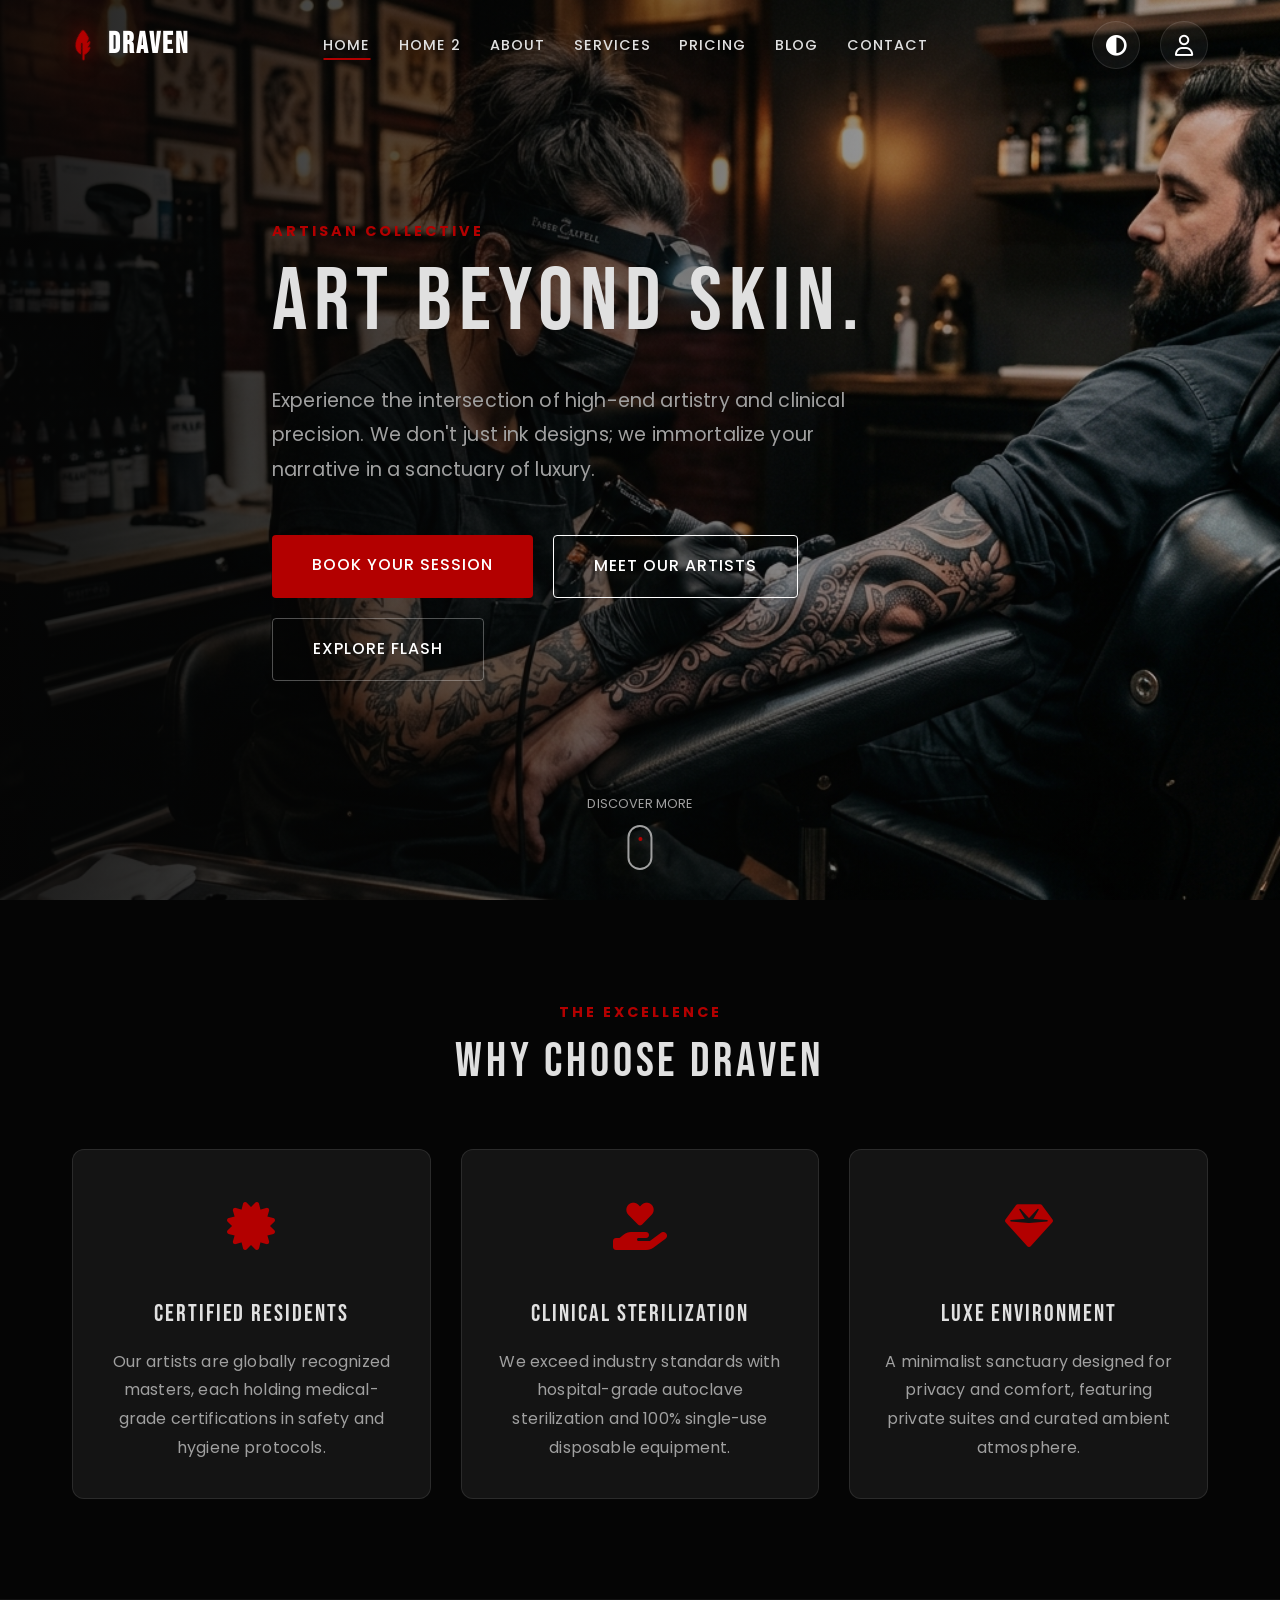
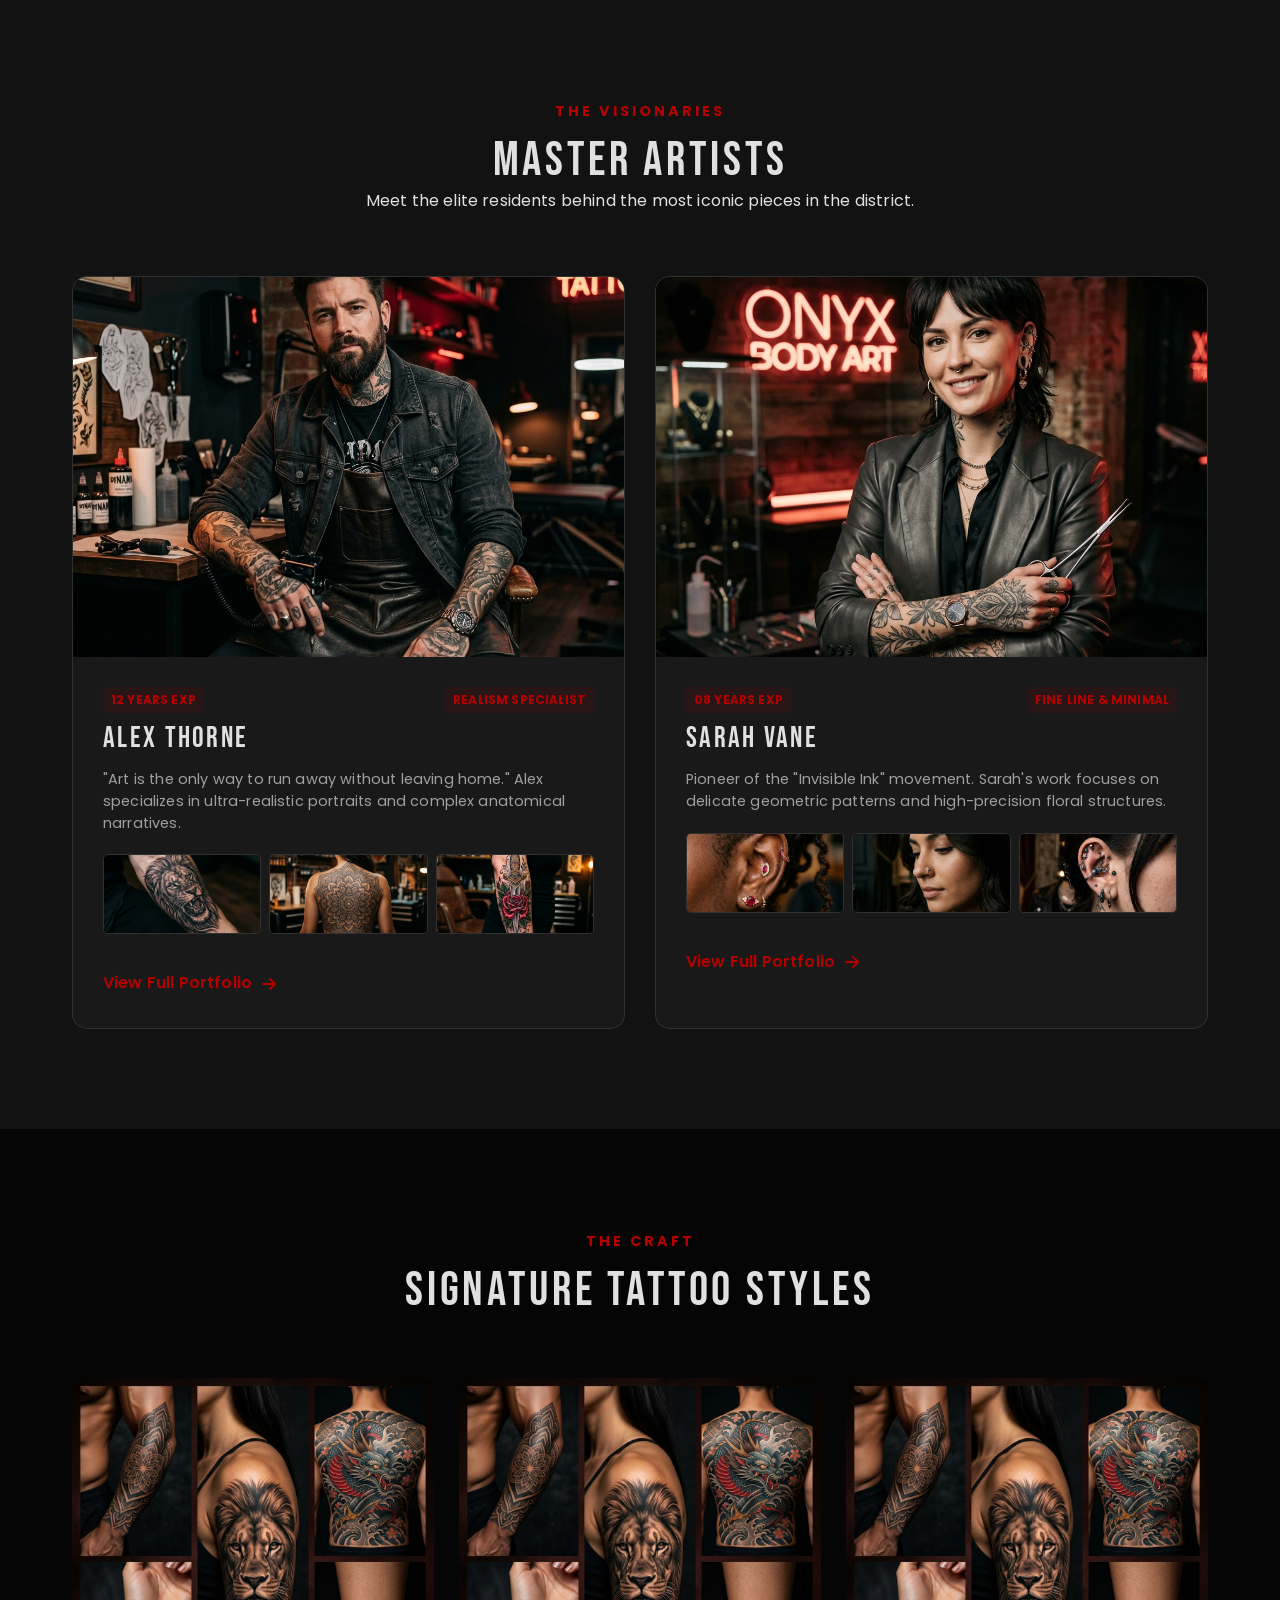
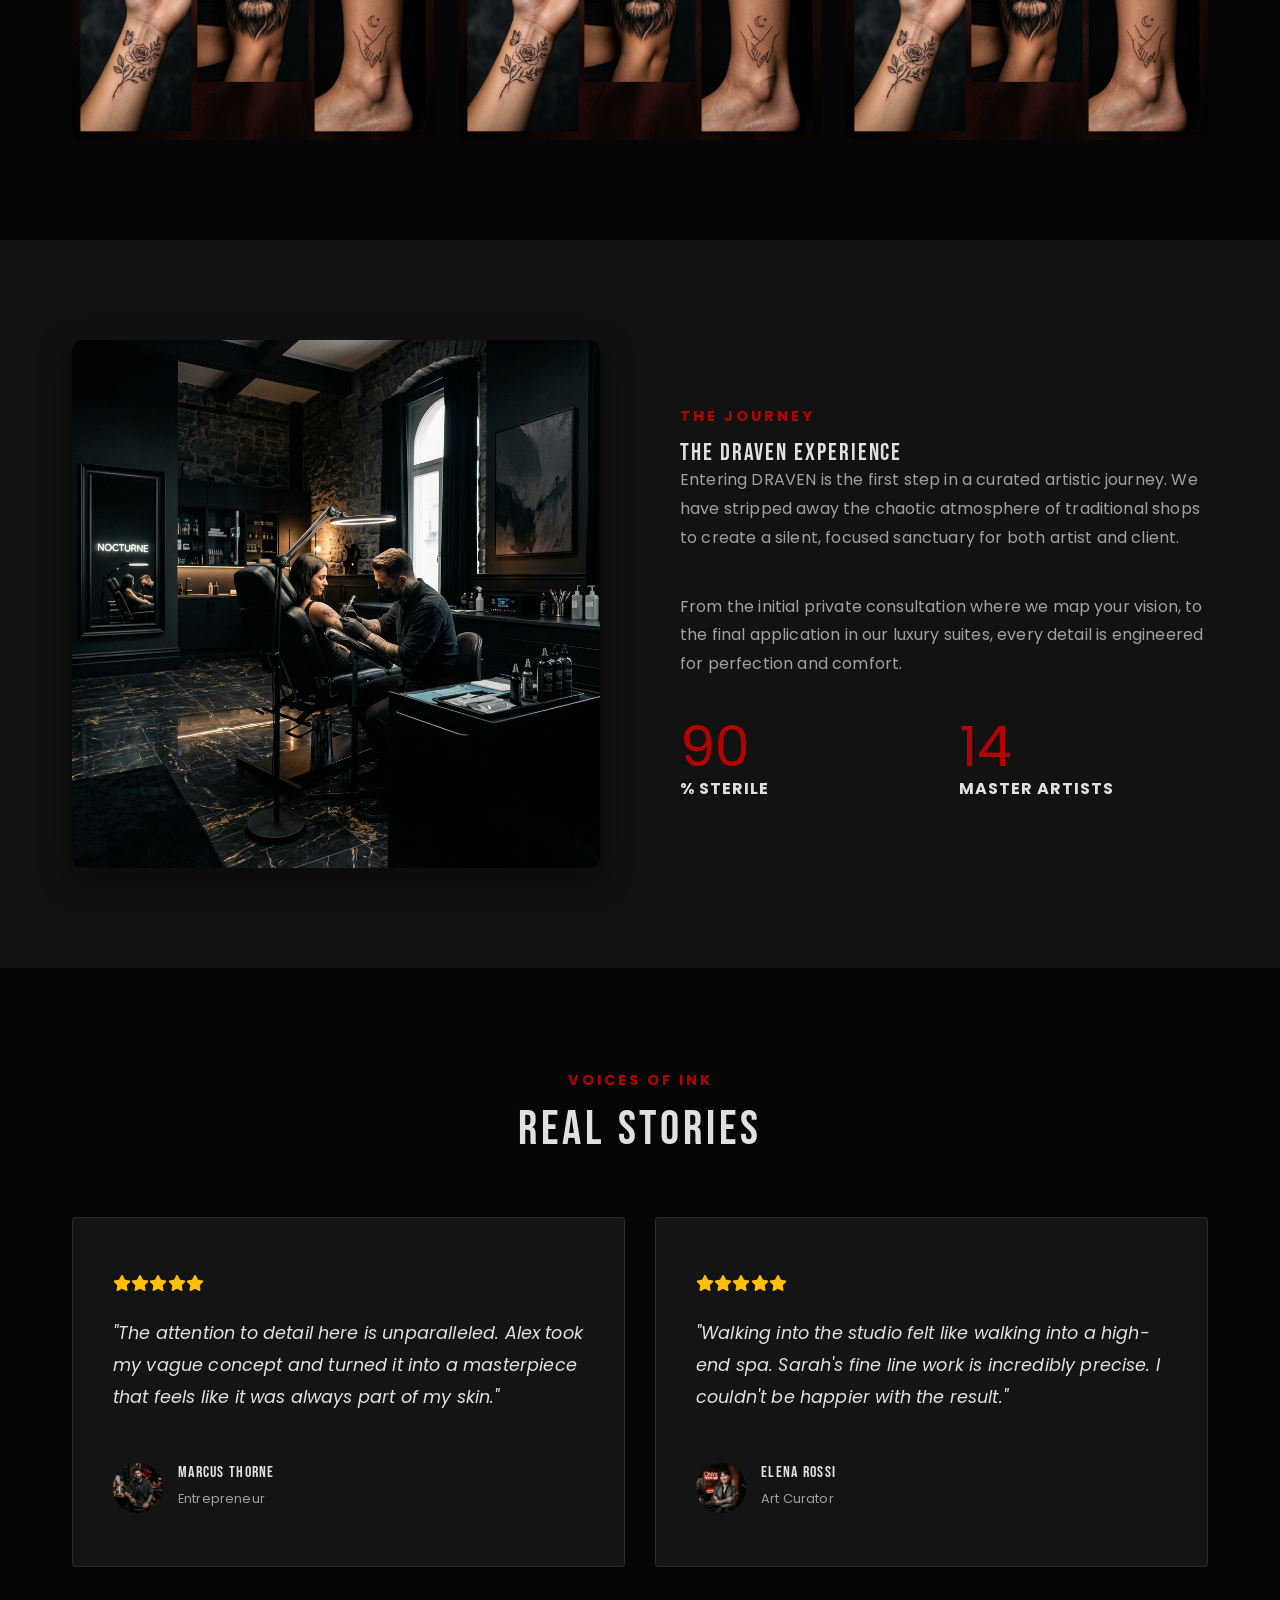
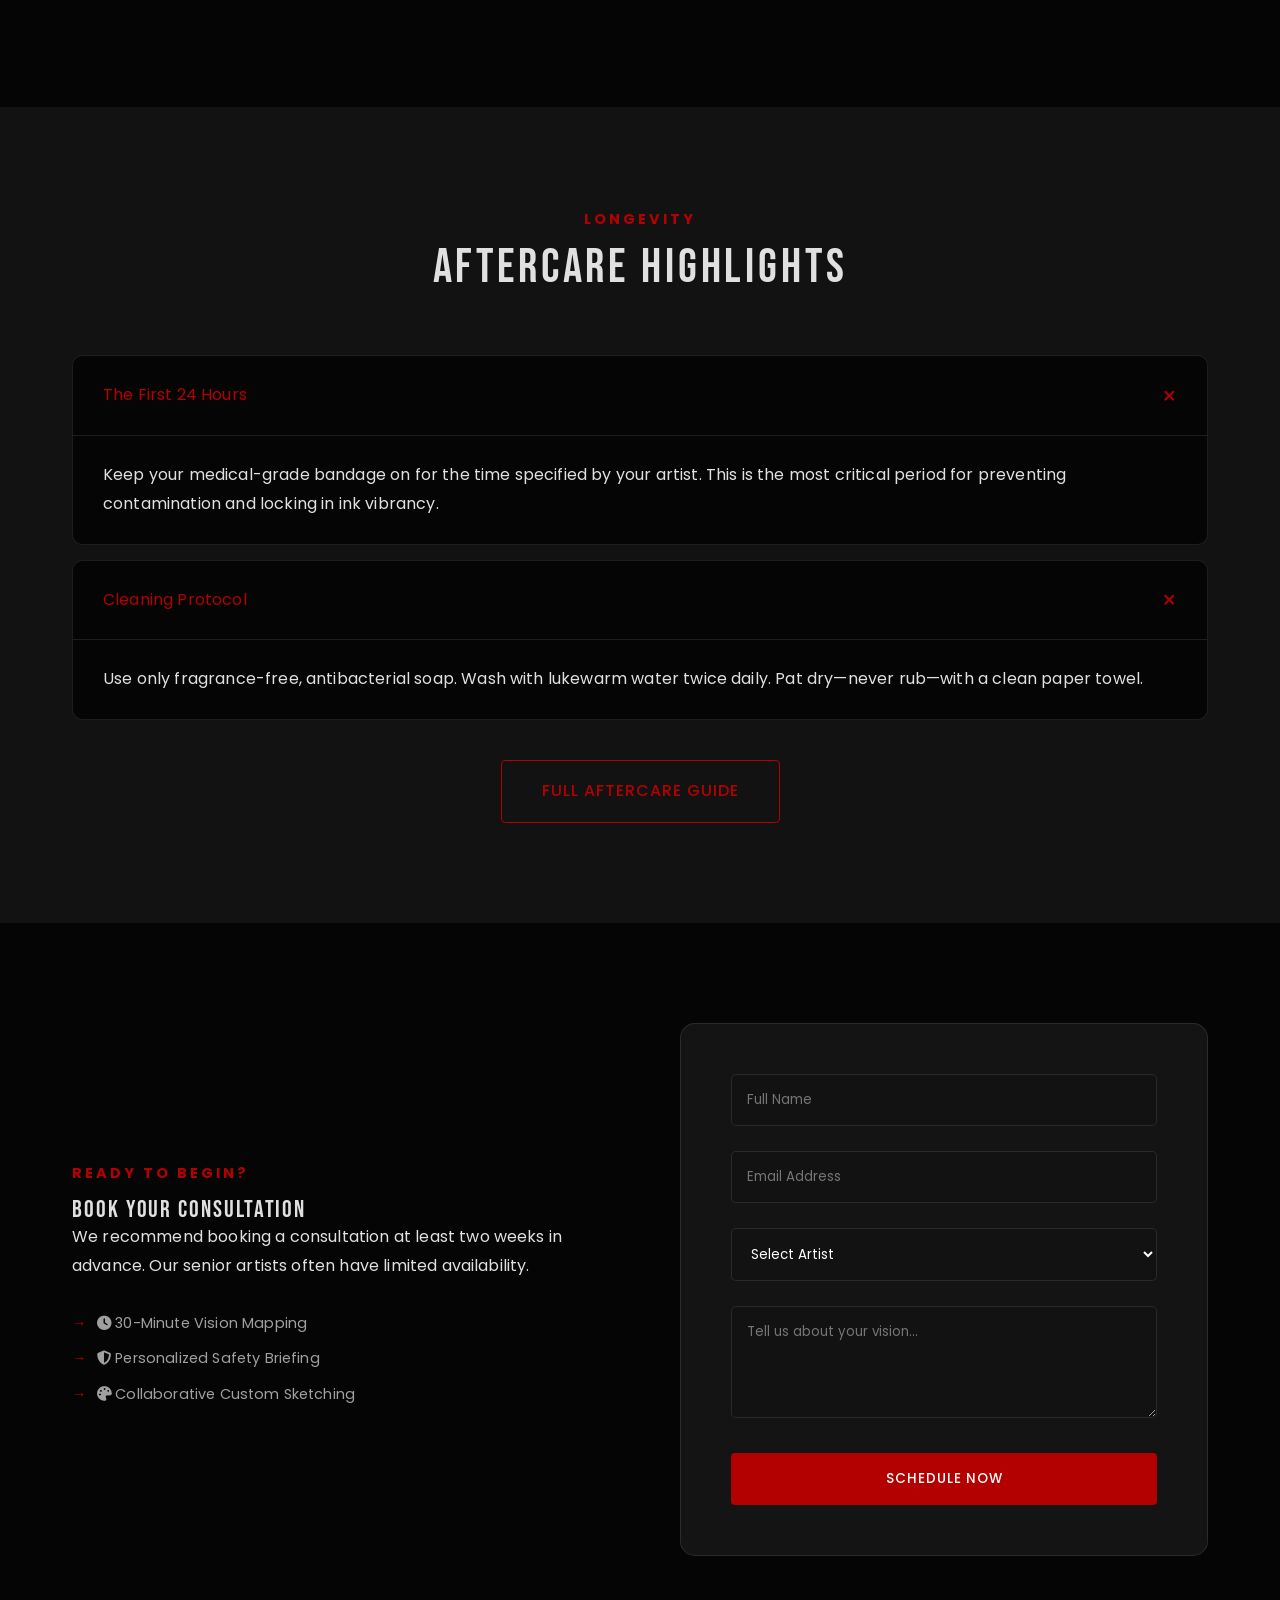
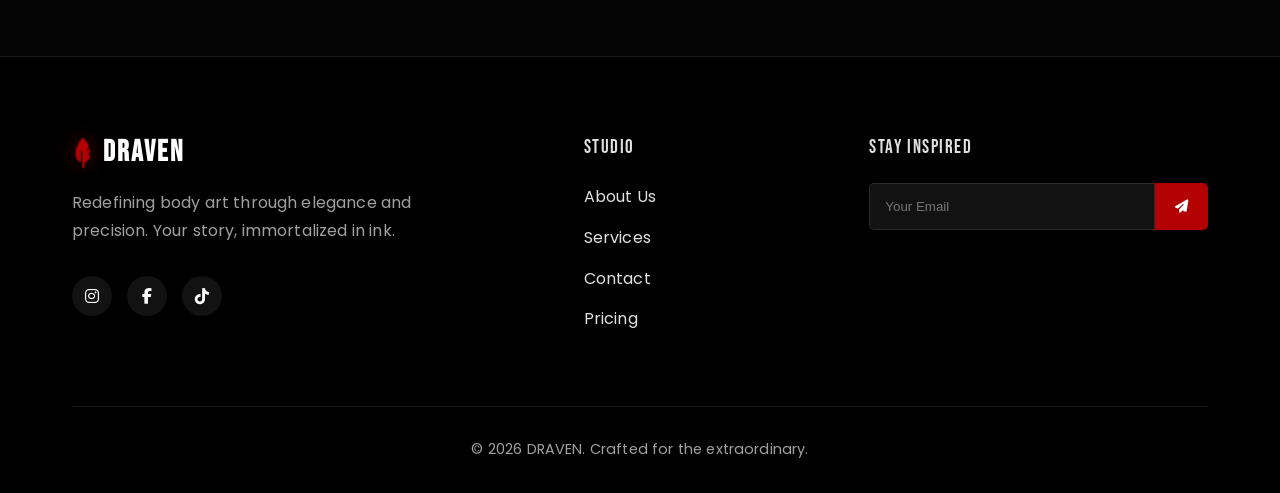
==== index.html @ 078c9ada "first commit" ====
<!DOCTYPE html>
<html lang="en">

<head>
    <meta charset="UTF-8">
    <meta name="viewport" content="width=device-width, initial-scale=1.0">
    <title>DRAVEN | Luxury Tattoo & Piercing Studio</title>
    <!-- Favicon -->
    <link rel="icon" type="image/svg+xml"
        href="data:image/svg+xml,<svg xmlns=%22http://www.w3.org/2000/svg%22 viewBox=%220 0 100 100%22><text y=%22.9em%22 font-size=%2290%22 fill=%22%23b30000%22>D</text></svg>">
    <link rel="preconnect" href="https://fonts.googleapis.com">
    <link rel="preconnect" href="https://fonts.gstatic.com" crossorigin>
    <link
        href="https://fonts.googleapis.com/css2?family=Bebas+Neue&family=Poppins:wght@300;400;500;600;700;800;900&display=swap"
        rel="stylesheet">
    <link rel="stylesheet" href="https://cdnjs.cloudflare.com/ajax/libs/font-awesome/6.4.0/css/all.min.css">
    <link rel="stylesheet" href="assets/css/style.css">
</head>

<body class="home-page">
    <div class="custom-cursor"></div>
    <div class="custom-cursor-follower"></div>
    <div class="bg-particles"></div>

    <!-- Preloader -->
    <div class="loader-wrapper">
        <div class="loader">
            <span class="loader-text">DRAVEN</span>
            <div class="loader-bar"></div>
        </div>
    </div>

    <!-- Header / Navbar -->
    <header class="header">
        <nav class="navbar">
            <div class="container">
                <a href="index.html" class="logo"><i class="fas fa-feather-pointed logo-icon"></i> DRAVEN</a>
                <ul class="nav-links">
                    <li><a href="index.html">Home</a></li>
                    <li><a href="home2.html">Home 2</a></li>
                    <li><a href="about.html">About</a></li>
                    <li><a href="services.html">Services</a></li>
                    <li><a href="pricing.html">Pricing</a></li>
                    <li><a href="blog.html">Blog</a></li>
                    <li><a href="contact.html">Contact</a></li>
                </ul>
                <div class="navbar-utility">
                    <button class="utility-btn" id="theme-toggle" title="Switch Theme">
                        <i class="fa-solid fa-circle-half-stroke"></i>
                    </button>
                    <div class="user-dropdown-container">
                        <button class="utility-btn" id="user-btn" title="Member Access">
                            <i class="fa-regular fa-user"></i>
                        </button>
                        <div class="user-dropdown" id="user-dropdown">
                            <a href="login.html"><i class="fa-solid fa-right-to-bracket"></i> Login</a>
                            <a href="signup.html"><i class="fa-solid fa-user-plus"></i> Sign Up</a>
                        </div>
                    </div>
                    <div class="hamburger"><span></span><span></span><span></span></div>
                </div>
            </div>
        </nav>
    </header>

    <main>
        <!-- Hero Section -->
        <section id="home" class="hero parallax">
            <div class="hero-overlay"></div>
            <div class="container hero-content">
                <span class="subtitle reveal">Artisan Collective</span>
                <h1 class="hero-title typing-text" data-text="Art Beyond Skin."></h1>
                <p class="hero-subtitle reveal">Experience the intersection of high-end artistry and clinical precision.
                    We don't just ink designs; we immortalize your narrative in a sanctuary of luxury.</p>
                <div class="hero-btns reveal">
                    <a href="contact.html" class="btn btn-primary">Book Your Session</a>
                    <a href="about.html" class="btn btn-secondary">Meet Our Artists</a>
                    <a href="home2.html#flash-sale" class="btn btn-outline"
                        style="border-color: rgba(255,255,255,0.3); color: white;">Explore Flash</a>
                </div>
            </div>
            <div class="scroll-indicator">
                <span>Discover More</span>
                <div class="mouse"></div>
            </div>
        </section>

        <!-- Why Choose Us -->
        <section class="section-padding">
            <div class="container">
                <div class="section-header text-center reveal">
                    <span class="subtitle">The Excellence</span>
                    <h2>Why Choose DRAVEN</h2>
                </div>
                <div class="services-grid">
                    <div class="service-card reveal tilt-card">
                        <div class="service-icon"><i class="fas fa-certificate"></i></div>
                        <h3>Certified Residents</h3>
                        <p>Our artists are globally recognized masters, each holding medical-grade certifications in
                            safety and hygiene protocols.</p>
                    </div>
                    <div class="service-card reveal tilt-card">
                        <div class="service-icon"><i class="fas fa-hand-holding-heart"></i></div>
                        <h3>Clinical Sterilization</h3>
                        <p>We exceed industry standards with hospital-grade autoclave sterilization and 100% single-use
                            disposable equipment.</p>
                    </div>
                    <div class="service-card reveal tilt-card">
                        <div class="service-icon"><i class="fas fa-gem"></i></div>
                        <h3>Luxe Environment</h3>
                        <p>A minimalist sanctuary designed for privacy and comfort, featuring private suites and curated
                            ambient atmosphere.</p>
                    </div>
                </div>
            </div>
        </section>

        <!-- Master Artists Showcase -->
        <section class="section-padding bg-charcoal">
            <div class="container">
                <div class="section-header text-center reveal">
                    <span class="subtitle">The Visionaries</span>
                    <h2>Master Artists</h2>
                    <p>Meet the elite residents behind the most iconic pieces in the district.</p>
                </div>
                <div class="artist-grid">
                    <div class="artist-card reveal tilt-card">
                        <div class="artist-img">
                            <img src="assets/images/artist1.png" alt="Master Artist 1">
                            <div class="artist-socials">
                                <a href="#"><i class="fab fa-instagram"></i></a>
                                <a href="#"><i class="fab fa-twitter"></i></a>
                            </div>
                        </div>
                        <div class="artist-info">
                            <div class="artist-meta">
                                <span>12 Years EXP</span>
                                <span>Realism Specialist</span>
                            </div>
                            <h3>Alex Thorne</h3>
                            <p class="artist-style">"Art is the only way to run away without leaving home." Alex
                                specializes in ultra-realistic portraits and complex anatomical narratives.</p>
                            <div class="artist-gallery-preview">
                                <img src="assets/images/gallery-tattoo1.png" alt="Work 1">
                                <img src="assets/images/gallery-tattoo2.png" alt="Work 2">
                                <img src="assets/images/gallery-tattoo3.png" alt="Work 3">
                            </div>
                            <a href="about.html" class="btn-text">View Full Portfolio <i
                                    class="fas fa-arrow-right"></i></a>
                        </div>
                    </div>
                    <div class="artist-card reveal tilt-card">
                        <div class="artist-img">
                            <img src="assets/images/artist2.png" alt="Master Artist 2">
                            <div class="artist-socials">
                                <a href="#"><i class="fab fa-instagram"></i></a>
                                <a href="#"><i class="fab fa-tiktok"></i></a>
                            </div>
                        </div>
                        <div class="artist-info">
                            <div class="artist-meta">
                                <span>08 Years EXP</span>
                                <span>Fine Line & Minimal</span>
                            </div>
                            <h3>Sarah Vane</h3>
                            <p class="artist-style">Pioneer of the "Invisible Ink" movement. Sarah's work focuses on
                                delicate geometric patterns and high-precision floral structures.</p>
                            <div class="artist-gallery-preview">
                                <img src="assets/images/gallery-piercing1.png" alt="Work 1">
                                <img src="assets/images/gallery-piercing2.png" alt="Work 2">
                                <img src="assets/images/gallery-piercing3.png" alt="Work 3">
                            </div>
                            <a href="about.html" class="btn-text">View Full Portfolio <i
                                    class="fas fa-arrow-right"></i></a>
                        </div>
                    </div>
                </div>
            </div>
        </section>

        <!-- Signature Styles -->
        <section class="section-padding">
            <div class="container">
                <div class="section-header text-center reveal">
                    <span class="subtitle">The Craft</span>
                    <h2>Signature Tattoo Styles</h2>
                </div>
                <div class="gallery-grid">
                    <div class="gallery-item reveal tilt-card">
                        <img src="assets/images/styles-collage.png" alt="Blackwork" style="object-position: top;">
                        <div class="gallery-overlay">
                            <div class="gallery-info">
                                <h4>BLACKWORK</h4>
                                <span>High Contrast & Solid Ink</span>
                            </div>
                        </div>
                    </div>
                    <div class="gallery-item reveal tilt-card">
                        <img src="assets/images/styles-collage.png" alt="Fine Line" style="object-position: center;">
                        <div class="gallery-overlay">
                            <div class="gallery-info">
                                <h4>FINE LINE</h4>
                                <span>Micro-Precision & Delicate</span>
                            </div>
                        </div>
                    </div>
                    <div class="gallery-item reveal tilt-card">
                        <img src="assets/images/styles-collage.png" alt="Realism" style="object-position: bottom;">
                        <div class="gallery-overlay">
                            <div class="gallery-info">
                                <h4>REALISM</h4>
                                <span>Lifelike Portrayal</span>
                            </div>
                        </div>
                    </div>
                </div>
            </div>
        </section>

        <!-- Studio Experience Storytelling -->
        <section class="section-padding bg-charcoal">
            <div class="container">
                <div class="about-grid">
                    <div class="about-image reveal reveal-left">
                        <div class="image-wrapper tilt-card">
                            <img src="assets/images/studio-experience.png" alt="Studio Atmosphere">
                        </div>
                    </div>
                    <div class="about-text reveal reveal-right">
                        <span class="subtitle">The Journey</span>
                        <h2>The DRAVEN Experience</h2>
                        <p>Entering DRAVEN is the first step in a curated artistic journey. We have stripped away the
                            chaotic atmosphere of traditional shops to create a silent, focused sanctuary for both
                            artist and client.</p>
                        <p>From the initial private consultation where we map your vision, to the final application in
                            our luxury suites, every detail is engineered for perfection and comfort.</p>
                        <div class="achievements-grid" style="margin-top: 40px; border: none; padding: 0;">
                            <div class="achievement-item" style="text-align: left;">
                                <span class="number">100</span><span>% Sterile</span>
                            </div>
                            <div class="achievement-item" style="text-align: left;">
                                <span class="number">15</span><span>Master Artists</span>
                            </div>
                        </div>
                    </div>
                </div>
            </div>
        </section>

        <!-- Testimonials -->
        <section class="section-padding">
            <div class="container">
                <div class="section-header text-center reveal">
                    <span class="subtitle">Voices of Ink</span>
                    <h2>Real Stories</h2>
                </div>
                <div class="testimonial-container reveal">
                    <div class="testimonial-card">
                        <div class="stars">
                            <i class="fas fa-star"></i><i class="fas fa-star"></i><i class="fas fa-star"></i><i
                                class="fas fa-star"></i><i class="fas fa-star"></i>
                        </div>
                        <p>"The attention to detail here is unparalleled. Alex took my vague concept and turned it into
                            a masterpiece that feels like it was always part of my skin."</p>
                        <div class="testimonial-user">
                            <img src="assets/images/artist1.png" alt="Client 1">
                            <div>
                                <h4>Marcus Thorne</h4>
                                <span>Entrepreneur</span>
                            </div>
                        </div>
                    </div>
                    <div class="testimonial-card">
                        <div class="stars">
                            <i class="fas fa-star"></i><i class="fas fa-star"></i><i class="fas fa-star"></i><i
                                class="fas fa-star"></i><i class="fas fa-star"></i>
                        </div>
                        <p>"Walking into the studio felt like walking into a high-end spa. Sarah's fine line work is
                            incredibly precise. I couldn't be happier with the result."</p>
                        <div class="testimonial-user">
                            <img src="assets/images/artist2.png" alt="Client 2">
                            <div>
                                <h4>Elena Rossi</h4>
                                <span>Art Curator</span>
                            </div>
                        </div>
                    </div>
                </div>
            </div>
        </section>

        <!-- Aftercare Highlights -->
        <section class="section-padding bg-charcoal">
            <div class="container">
                <div class="section-header text-center reveal">
                    <span class="subtitle">Longevity</span>
                    <h2>Aftercare Highlights</h2>
                </div>
                <div class="faq-grid">
                    <div class="faq-item reveal">
                        <div class="faq-question">
                            <span>The First 24 Hours</span>
                            <i class="fas fa-plus"></i>
                        </div>
                        <div class="faq-answer">
                            <p>Keep your medical-grade bandage on for the time specified by your artist. This is the
                                most critical period for preventing contamination and locking in ink vibrancy.</p>
                        </div>
                    </div>
                    <div class="faq-item reveal">
                        <div class="faq-question">
                            <span>Cleaning Protocol</span>
                            <i class="fas fa-plus"></i>
                        </div>
                        <div class="faq-answer">
                            <p>Use only fragrance-free, antibacterial soap. Wash with lukewarm water twice daily. Pat
                                dry—never rub—with a clean paper towel.</p>
                        </div>
                    </div>
                </div>
                <div class="text-center" style="margin-top: 40px;">
                    <a href="services.html" class="btn btn-outline">Full Aftercare Guide</a>
                </div>
            </div>
        </section>

        <!-- Final CTA / Consultation -->
        <section class="section-padding">
            <div class="container">
                <div class="booking-grid reveal">
                    <div class="booking-info">
                        <span class="subtitle">Ready to Begin?</span>
                        <h2>Book Your Consultation</h2>
                        <p>We recommend booking a consultation at least two weeks in advance. Our senior artists often
                            have limited availability.</p>
                        <ul class="care-list" style="margin-top: 30px;">
                            <li><i class="fas fa-clock"></i> 30-Minute Vision Mapping</li>
                            <li><i class="fas fa-shield-alt"></i> Personalized Safety Briefing</li>
                            <li><i class="fas fa-palette"></i> Collaborative Custom Sketching</li>
                        </ul>
                    </div>
                    <div class="booking-form-wrapper">
                        <form class="contact-form">
                            <div class="form-group">
                                <input type="text" placeholder="Full Name" required>
                            </div>
                            <div class="form-group">
                                <input type="email" placeholder="Email Address" required>
                            </div>
                            <div class="form-group">
                                <select required>
                                    <option value="" disabled selected>Select Artist</option>
                                    <option value="alex">Alex Thorne</option>
                                    <option value="sarah">Sarah Vane</option>
                                </select>
                            </div>
                            <div class="form-group">
                                <textarea placeholder="Tell us about your vision..." rows="4" required></textarea>
                            </div>
                            <button type="submit" class="btn btn-primary btn-block">Schedule Now</button>
                            <div class="form-status"></div>
                        </form>
                    </div>
                </div>
            </div>
        </section>
    </main>

    <footer class="footer">
        <div class="container">
            <div class="footer-grid">
                <div class="footer-brand">
                    <a href="index.html" class="logo"><i class="fas fa-feather-pointed logo-icon"></i> DRAVEN</a>
                    <p>Redefining body art through elegance and precision. Your story, immortalized in ink.</p>
                    <div class="social-icons">
                        <a href="#"><i class="fab fa-instagram"></i></a>
                        <a href="#"><i class="fab fa-facebook-f"></i></a>
                        <a href="#"><i class="fab fa-tiktok"></i></a>
                    </div>
                </div>
                <div class="footer-links">
                    <h4>Studio</h4>
                    <ul>
                        <li><a href="about.html">About Us</a></li>
                        <li><a href="services.html">Services</a></li>
                        <li><a href="contact.html">Contact</a></li>
                        <li><a href="pricing.html">Pricing</a></li>
                    </ul>
                </div>
                <div class="footer-newsletter">
                    <h4>Stay Inspired</h4>
                    <form class="newsletter-form">
                        <input type="email" placeholder="Your Email">
                        <button type="submit"><i class="fas fa-paper-plane"></i></button>
                    </form>
                </div>
            </div>
            <div class="footer-bottom">
                <p>&copy; 2026 DRAVEN. Crafted for the extraordinary.</p>
            </div>
        </div>
    </footer>

    <!-- Lightbox for Gallery -->
    <div class="lightbox">
        <span class="lightbox-close">&times;</span>
        <img src="" alt="Zoomed Image">
    </div>

    <script src="assets/js/script.js"></script>
</body>

</html>
---- assets/css/style.css ----
/* 
   DRAVEN 
   Design System & Styling
*/

@import url('https://fonts.googleapis.com/css2?family=Bebas+Neue&family=Poppins:wght@300;400;500;600;700;800;900&display=swap');

:root {
    /* Fonts */
    --font-heading: 'Bebas Neue', sans-serif;
    --font-body: 'Poppins', sans-serif;

    /* Colors */
    --primary: #b30000; /* Deep Red */
    --primary-light: #ff3333;
    --primary-dark: #800000;
    --accent: #ff0000; /* Neon Highlight */
    --bg-black: #050505;
    --bg-charcoal: #121212;
    --bg-card: rgba(30, 30, 30, 0.6);
    --text-main: #e0e0e0;
    --text-dim: #a0a0a0;
    --white: #ffffff;
    
    /* Effects */
    --glass: rgba(255, 255, 255, 0.05);
    --glass-border: rgba(255, 255, 255, 0.1);
    --shadow: 0 10px 30px rgba(0, 0, 0, 0.5);
    --transition: all 0.4s cubic-bezier(0.165, 0.84, 0.44, 1);
    
    /* Layout */
    --container: 1200px;
}

/* Reset & Base */
* {
    margin: 0;
    padding: 0;
    box-sizing: border-box;
}

html {
    scroll-behavior: smooth;
}

body {
    background-color: var(--bg-black);
    color: var(--text-main);
    font-family: var(--font-body);
    line-height: 1.8;
    overflow-x: hidden;
    -webkit-font-smoothing: antialiased;
    letter-spacing: 0.01em;
}

h1, h2, h3, h4, .logo {
    font-family: var(--font-heading);
    font-weight: 400; /* Bebas Neue looks bold natively; 400 is ideal weight */
    text-transform: uppercase;
    letter-spacing: 0.08em;
    line-height: 1.1;
}

ul {
    list-style: none;
}

a {
    text-decoration: none;
    color: inherit;
    transition: var(--transition);
}

img {
    max-width: 100%;
    display: block;
}

.container {
    max-width: var(--container);
    margin: 0 auto;
    padding: 0 2rem;
}

.section-padding {
    padding: 100px 0;
}

.text-center {
    text-align: center;
}

.bg-charcoal {
    background-color: var(--bg-charcoal);
}

.text-gradient {
    background: linear-gradient(45deg, var(--primary), var(--primary-light));
    -webkit-background-clip: text;
    -webkit-text-fill-color: transparent;
}

/* --- MOVING VISUALS & ANIMATIONS --- */
@keyframes float {
    0% { transform: translateY(0px) rotate(0deg); }
    50% { transform: translateY(-20px) rotate(2deg); }
    100% { transform: translateY(0px) rotate(0deg); }
}

@keyframes glow {
    0%, 100% { filter: drop-shadow(0 0 5px var(--primary)); }
    50% { filter: drop-shadow(0 0 20px var(--primary)); }
}

@keyframes slowZoom {
    0% { transform: scale(1); }
    100% { transform: scale(1.1); }
}

@keyframes gradientMove {
    0% { background-position: 0% 50%; }
    50% { background-position: 100% 50%; }
    100% { background-position: 0% 50%; }
}

@keyframes textReveal {
    from { clip-path: inset(0 100% 0 0); }
    to { clip-path: inset(0 0 0 0); }
}

@keyframes marquee {
    0% { transform: translateX(0); }
    100% { transform: translateX(-50%); }
}

.bg-particles {
    position: fixed;
    top: 0;
    left: 0;
    width: 100%;
    height: 100%;
    pointer-events: none;
    z-index: -1;
    overflow: hidden;
    background: radial-gradient(circle at 50% 50%, rgba(179, 0, 0, 0.05), transparent 50%);
}

.bg-particles::before,
.bg-particles::after {
    content: '';
    position: absolute;
    width: 200%;
    height: 200%;
    top: -50%;
    left: -50%;
    background: radial-gradient(circle at center, rgba(179, 0, 0, 0.1) 0%, transparent 20%);
    opacity: 0.3;
    animation: rotateBG 20s linear infinite;
}

.bg-particles::after {
    animation: rotateBG 30s linear infinite reverse;
    background: radial-gradient(circle at center, rgba(255, 255, 255, 0.05) 0%, transparent 15%);
}

@keyframes rotateBG {
    from { transform: rotate(0deg); }
    to { transform: rotate(360deg); }
}

.moving-gradient {
    background: linear-gradient(-45deg, #000, #111, #1a1a1a, #0d0d0d);
    background-size: 400% 400%;
    animation: gradientMove 15s ease infinite;
}

/* --- REVEAL EFFECTS --- */
.reveal {
    opacity: 0;
    transform: translateY(30px);
    transition: all 0.8s cubic-bezier(0.165, 0.84, 0.44, 1);
    filter: blur(5px);
}

.reveal.active {
    opacity: 1;
    transform: translateY(0);
    filter: blur(0);
}

.reveal-left {
    opacity: 0;
    transform: translateX(-50px);
    transition: all 0.8s cubic-bezier(0.165, 0.84, 0.44, 1);
}

.reveal-left.active {
    opacity: 1;
    transform: translateX(0);
}

.reveal-right {
    opacity: 0;
    transform: translateX(50px);
    transition: all 0.8s cubic-bezier(0.165, 0.84, 0.44, 1);
}

.reveal-right.active {
    opacity: 1;
    transform: translateX(0);
}

/* Custom Cursor */
.custom-cursor {
    width: 10px;
    height: 10px;
    background-color: var(--accent);
    border-radius: 50%;
    position: fixed;
    top: -100px;
    left: -100px;
    pointer-events: none;
    z-index: 9999;
    transition: transform 0.1s;
    mix-blend-mode: difference;
}

.custom-cursor-follower {
    width: 40px;
    height: 40px;
    border: 1px solid var(--accent);
    border-radius: 50%;
    position: fixed;
    top: -100px;
    left: -100px;
    pointer-events: none;
    z-index: 9998;
    transition: transform 0.2s cubic-bezier(0.23, 1, 0.32, 1);
}

/* Loader */
.loader-wrapper {
    position: fixed;
    top: 0;
    left: 0;
    width: 100%;
    height: 100%;
    background: var(--bg-black);
    display: flex;
    justify-content: center;
    align-items: center;
    z-index: 10000;
    transition: opacity 0.8s ease, visibility 0.8s;
}

.loader {
    text-align: center;
}

.loader-text {
    font-family: var(--font-heading);
    letter-spacing: 10px;
    display: block;
    margin-bottom: 20px;
    animation: glow 2s infinite;
}

.loader-bar {
    width: 200px;
    height: 2px;
    background: rgba(255, 255, 255, 0.1);
    position: relative;
    overflow: hidden;
}

.loader-bar::after {
    content: '';
    position: absolute;
    left: -100%;
    width: 100%;
    height: 100%;
    background: var(--primary);
    animation: loading 2s infinite;
}

@keyframes loading {
    0% { left: -100%; }
    50% { left: 0%; }
    100% { left: 100%; }
}

/* Header & Navbar */
@keyframes headerSlideDown {
    from {
        transform: translateY(-100%);
        opacity: 0;
    }
    to {
        transform: translateY(0);
        opacity: 1;
    }
}

.header {
    position: fixed;
    top: 0;
    left: 0;
    width: 100%;
    z-index: 1000;
    transition: var(--transition);
    animation: headerSlideDown 1s cubic-bezier(0.165, 0.84, 0.44, 1) forwards;
}

.navbar {
    height: 90px;
    display: flex;
    align-items: center;
    transition: var(--transition);
}

.header.scrolled .navbar {
    height: 70px;
    background: rgba(5, 5, 5, 0.85);
    backdrop-filter: blur(10px);
    border-bottom: 1px solid var(--glass-border);
}

.navbar .container {
    display: flex;
    justify-content: space-between;
    align-items: center;
    width: 100%;
}

.logo {
    font-size: 1.8rem;
    font-weight: 700;
    color: var(--white);
    display: flex;
    align-items: center;
    gap: 12px;
    letter-spacing: 2px;
}

.logo-icon {
    color: var(--primary);
    font-size: 1.4rem;
    transform: rotate(-45deg);
    filter: drop-shadow(0 0 10px rgba(179, 0, 0, 0.5));
}

.nav-links {
    display: flex;
    gap: 1.8rem;
    align-items: center;
}

.nav-links a {
    font-size: 0.9rem;
    font-weight: 500;
    text-transform: uppercase;
    letter-spacing: 1px;
    position: relative;
}

.nav-links a::after {
    content: '';
    position: absolute;
    bottom: -5px;
    left: 50%;
    width: 0;
    height: 2px;
    background: var(--primary);
    transition: var(--transition);
    transform: translateX(-50%);
}

.nav-links a:hover::after,
.nav-links a.active::after {
    width: 100%;
}

.nav-cta {
    background: var(--primary);
    padding: 0.8rem 1.5rem;
    border-radius: 4px;
}

.nav-cta::after {
    display: none !important;
}

.nav-cta:hover {
    background: var(--primary-dark);
    transform: translateY(-3px);
}

.hamburger {
    display: none;
    flex-direction: column;
    gap: 6px;
    cursor: pointer;
    z-index: 2000;
    position: relative;
}

.hamburger span {
    width: 30px;
    height: 2px;
    background: var(--white);
    transition: var(--transition);
}

.hamburger.toggle span:nth-child(1) {
    transform: translateY(8px) rotate(45deg);
}

.hamburger.toggle span:nth-child(2) {
    opacity: 0;
}

.hamburger.toggle span:nth-child(3) {
    transform: translateY(-8px) rotate(-45deg);
}

/* Buttons */
.btn {
    display: inline-block;
    padding: 1rem 2.5rem;
    font-family: var(--font-body);
    font-weight: 500;
    text-transform: uppercase;
    letter-spacing: 1px;
    border-radius: 4px;
    border: none;
    cursor: pointer;
    transition: var(--transition);
    text-align: center;
}

.btn-primary {
    background: var(--primary);
    color: var(--white);
}

.btn-primary:hover {
    background: var(--primary-dark);
    box-shadow: 0 0 20px rgba(179, 0, 0, 0.4);
    transform: translateY(-5px);
}

.btn-secondary {
    background: transparent;
    color: var(--white);
    border: 1px solid var(--white);
}

.btn-secondary:hover {
    background: var(--white);
    color: var(--bg-black);
    transform: translateY(-5px);
}

.btn-outline {
    background: transparent;
    color: var(--primary);
    border: 1px solid var(--primary);
}

.btn-outline:hover {
    background: var(--primary);
    color: var(--white);
}

.btn-block {
    width: 100%;
}

.btn-text {
    display: inline-flex;
    align-items: center;
    gap: 10px;
    color: var(--primary);
    font-weight: 600;
    margin-top: 15px;
}

.btn-text:hover i {
    transform: translateX(5px);
}

/* Hero Section */
.hero {
    height: 100vh;
    width: 100%;
    position: relative;
    background: url('../images/hero-bg.png') no-repeat center center/cover;
    display: flex;
    align-items: center;
}

.hero-overlay {
    position: absolute;
    top: 0;
    left: 0;
    width: 100%;
    height: 100%;
    background: linear-gradient(to right, rgba(5, 5, 5, 0.9), rgba(5, 5, 5, 0.2));
}

.hero-content {
    position: relative;
    z-index: 10;
    max-width: 800px;
}

.hero-title {
    font-size: 5.5rem;
    line-height: 1.1;
    margin-bottom: 2rem;
}

.hero-subtitle {
    font-size: 1.2rem;
    color: var(--text-dim);
    margin-bottom: 3rem;
    max-width: 600px;
}

.hero-btns {
    display: flex;
    gap: 20px;
}

.scroll-indicator {
    position: absolute;
    bottom: 30px;
    left: 50%;
    transform: translateX(-50%);
    display: flex;
    flex-direction: column;
    align-items: center;
    gap: 10px;
    color: var(--text-dim);
    font-size: 0.8rem;
    text-transform: uppercase;
}

.mouse {
    width: 25px;
    height: 45px;
    border: 2px solid var(--text-dim);
    border-radius: 15px;
    position: relative;
}

.mouse::before {
    content: '';
    position: absolute;
    top: 10px;
    left: 50%;
    transform: translateX(-50%);
    width: 4px;
    height: 4px;
    background: var(--primary);
    border-radius: 50%;
    animation: scrollMouse 1.5s infinite;
}

@keyframes scrollMouse {
    0% { transform: translate(-50%, 0); opacity: 0; }
    50% { transform: translate(-50%, 15px); opacity: 1; }
    100% { transform: translate(-50%, 30px); opacity: 0; }
}

/* About Section */
.section-header {
    margin-bottom: 60px;
}

.subtitle {
    color: var(--primary);
    text-transform: uppercase;
    letter-spacing: 3px;
    font-weight: 700;
    font-size: 0.9rem;
    display: block;
    margin-bottom: 10px;
}

.section-header h2 {
    font-size: 3rem;
}

.about-grid {
    display: grid;
    grid-template-columns: 1fr 1fr;
    gap: 80px;
    align-items: center;
}

.about-text h3 {
    font-size: 2rem;
    margin-bottom: 20px;
}

.about-text p {
    color: var(--text-dim);
    margin-bottom: 40px;
}

.about-features {
    display: grid;
    gap: 30px;
}

.feature {
    display: flex;
    gap: 20px;
}

.feature i {
    font-size: 1.5rem;
    color: var(--primary);
    padding-top: 5px;
}

.feature h4 {
    font-size: 1.2rem;
    margin-bottom: 5px;
}

.feature p {
    margin-bottom: 0;
    font-size: 0.95rem;
}

.about-image {
    position: relative;
}

.image-wrapper {
    position: relative;
    border-radius: 10px;
    overflow: hidden;
    box-shadow: var(--shadow);
}

.image-wrapper img {
    transition: var(--transition);
}

.image-wrapper:hover img {
    transform: scale(1.1);
}

.experience-badge {
    position: absolute;
    bottom: -20px;
    right: -20px;
    background: var(--primary);
    padding: 20px;
    border-radius: 10px;
    text-align: center;
    box-shadow: var(--shadow);
}

.experience-badge .years {
    display: block;
    font-family: var(--font-body);
    font-size: 2.5rem;
    font-weight: 700;
    line-height: 1;
}

.experience-badge .text {
    font-size: 0.8rem;
    text-transform: uppercase;
}

/* Artist Section */
.artist-grid {
    display: grid;
    grid-template-columns: repeat(auto-fit, minmax(320px, 1fr));
    gap: 30px;
}

.artist-card {
    background: var(--bg-card);
    border: 1px solid var(--glass-border);
    border-radius: 15px;
    overflow: hidden;
    transition: var(--transition);
    backdrop-filter: blur(10px);
}

.artist-card:hover {
    transform: translateY(-15px);
    border-color: var(--primary);
}

.artist-img {
    height: 380px;
    position: relative;
    overflow: hidden;
}

.artist-img img {
    width: 100%;
    height: 100%;
    object-fit: cover;
}

.artist-socials {
    position: absolute;
    bottom: 20px;
    right: -60px;
    display: flex;
    flex-direction: column;
    gap: 15px;
    transition: var(--transition);
}

.artist-card:hover .artist-socials {
    right: 20px;
}

.artist-socials a {
    width: 45px;
    height: 45px;
    background: var(--primary);
    color: var(--white);
    display: flex;
    justify-content: center;
    align-items: center;
    border-radius: 50%;
    font-size: 1.2rem;
}

.artist-socials a:hover {
    background: var(--white);
    color: var(--primary);
}

.artist-info {
    padding: 30px;
}

.artist-meta {
    display: flex;
    justify-content: space-between;
    margin-bottom: 10px;
}

.artist-meta span {
    font-size: 0.75rem;
    font-weight: 700;
    text-transform: uppercase;
    color: var(--primary);
    background: rgba(179, 0, 0, 0.1);
    padding: 2px 8px;
    border-radius: 4px;
}

.artist-info h3 {
    font-size: 1.8rem;
    margin-bottom: 15px;
}

.artist-style {
    color: var(--text-dim);
    font-size: 0.9rem;
    margin-bottom: 20px;
    line-height: 1.5;
}

.artist-gallery-preview {
    display: grid;
    grid-template-columns: repeat(3, 1fr);
    gap: 8px;
    margin-bottom: 20px;
}

.artist-gallery-preview img {
    width: 100%;
    height: 80px;
    object-fit: cover;
    border-radius: 5px;
    border: 1px solid var(--glass-border);
    transition: var(--transition);
}

.artist-gallery-preview img:hover {
    border-color: var(--primary);
    transform: scale(1.05);
}

/* Gallery Section */
.gallery-filters {
    display: flex;
    justify-content: center;
    gap: 20px;
    margin-bottom: 50px;
}

.filter-btn {
    background: transparent;
    border: 1px solid var(--glass-border);
    color: var(--text-main);
    padding: 0.8rem 2rem;
    border-radius: 30px;
    cursor: pointer;
    font-family: var(--font-body);
    text-transform: uppercase;
    transition: var(--transition);
}

.filter-btn.active, .filter-btn:hover {
    background: var(--primary);
    border-color: var(--primary);
}

.gallery-grid {
    display: grid;
    grid-template-columns: repeat(auto-fill, minmax(350px, 1fr));
    gap: 25px;
}

.gallery-item {
    position: relative;
    border-radius: 10px;
    overflow: hidden;
    aspect-ratio: 1/1;
    cursor: pointer;
}

.gallery-item img {
    width: 100%;
    height: 100%;
    object-fit: cover;
    transition: transform 0.6s cubic-bezier(0.165, 0.84, 0.44, 1);
}

.gallery-overlay {
    position: absolute;
    top: 0;
    left: 0;
    width: 100%;
    height: 100%;
    background: rgba(0, 0, 0, 0.8);
    display: flex;
    flex-direction: column;
    justify-content: center;
    align-items: center;
    opacity: 0;
    transition: var(--transition);
}

.gallery-item:hover img {
    transform: scale(1.15);
}

.gallery-item:hover .gallery-overlay {
    opacity: 1;
}

.gallery-info {
    text-align: center;
    transform: translateY(20px);
    transition: var(--transition);
}

.gallery-item:hover .gallery-info {
    transform: translateY(0);
}

.gallery-info h4 {
    font-size: 1.5rem;
    margin-bottom: 5px;
}

.gallery-info span {
    color: var(--primary);
    font-size: 0.9rem;
    text-transform: uppercase;
}

.gallery-zoom {
    margin-top: 20px;
    width: 50px;
    height: 50px;
    background: var(--primary);
    border-radius: 50%;
    display: flex;
    justify-content: center;
    align-items: center;
    color: var(--white);
    font-size: 1.2rem;
    transform: scale(0);
    transition: var(--transition);
}

.gallery-item:hover .gallery-zoom {
    transform: scale(1);
}

/* Services Section */
.services-grid {
    display: grid;
    grid-template-columns: repeat(auto-fit, minmax(280px, 1fr));
    gap: 30px;
}

.service-card {
    background: var(--bg-card);
    padding: 35px 30px;
    border-radius: 12px;
    border: 1px solid var(--glass-border);
    transition: var(--transition);
    text-align: center;
}

.service-card:hover {
    background: var(--bg-black);
    border-color: var(--primary);
    transform: translateY(-10px);
    box-shadow: 0 15px 40px rgba(179, 0, 0, 0.1);
}

.service-icon {
    font-size: 3rem;
    color: var(--primary);
    margin-bottom: 30px;
    transition: var(--transition);
}

.service-card:hover .service-icon {
    transform: scale(1.2) rotate(10deg);
}

.service-card h3 {
    margin-bottom: 20px;
    font-size: 1.5rem;
}

.service-card p {
    color: var(--text-dim);
}

/* Pricing Section */
.pricing-grid {
    display: grid;
    grid-template-columns: repeat(auto-fit, minmax(320px, 1fr));
    gap: 40px;
}

.pricing-card {
    background: var(--bg-card);
    padding: 50px;
    border-radius: 20px;
    border: 1px solid var(--glass-border);
    position: relative;
    overflow: hidden;
}

.pricing-card.featured {
    border-color: var(--primary);
    transform: scale(1.05);
    background: linear-gradient(135deg, var(--bg-charcoal), #250000);
}

.pricing-header {
    margin-bottom: 40px;
    border-bottom: 1px solid var(--glass-border);
    padding-bottom: 20px;
}

.pricing-header h3 {
    font-size: 1.8rem;
    margin-bottom: 10px;
}

.price {
    font-family: var(--font-body);
    font-size: 1.2rem;
    color: var(--text-dim);
}

.price span {
    font-size: 3rem;
    color: var(--white);
    margin-left: 5px;
}

.pricing-list {
    margin-bottom: 40px;
}

.pricing-list li {
    margin-bottom: 15px;
    display: flex;
    align-items: center;
    gap: 15px;
}

.pricing-list i {
    color: var(--primary);
}

/* Booking Section */
.booking-grid {
    display: grid;
    grid-template-columns: 1fr 1.5fr;
    gap: 80px;
    align-items: center;
}

.contact-info-list {
    margin-top: 40px;
}

.info-item {
    display: flex;
    align-items: center;
    gap: 20px;
    margin-bottom: 25px;
}

.info-item i {
    width: 50px;
    height: 50px;
    background: var(--bg-black);
    color: var(--primary);
    display: flex;
    justify-content: center;
    align-items: center;
    border-radius: 50%;
    font-size: 1.2rem;
    border: 1px solid var(--glass-border);
}

.booking-form {
    background: var(--bg-black);
    padding: 50px;
    border-radius: 20px;
    border: 1px solid var(--glass-border);
}

.form-row {
    display: grid;
    grid-template-columns: 1fr 1fr;
    gap: 20px;
}

.form-group {
    margin-bottom: 25px;
    position: relative;
}

.form-group label {
    display: block;
    margin-bottom: 8px;
    font-size: 0.9rem;
    color: var(--text-dim);
    text-transform: uppercase;
}

.form-group input, 
.form-group select, 
.form-group textarea {
    width: 100%;
    background: var(--bg-charcoal);
    border: 1px solid var(--glass-border);
    padding: 15px;
    color: var(--white);
    border-radius: 5px;
    font-family: inherit;
    transition: var(--transition);
}

.form-group input:focus, 
.form-group select:focus, 
.form-group textarea:focus {
    outline: none;
    border-color: var(--primary);
}

.error-msg {
    color: var(--accent);
    font-size: 0.8rem;
    position: absolute;
    bottom: -18px;
    left: 0;
    display: none;
}

/* Testimonials */
.testimonial-container {
    display: flex;
    gap: 30px;
    overflow-x: auto;
    padding-bottom: 40px;
    scroll-snap-type: x mandatory;
}

.testimonial-container::-webkit-scrollbar {
    height: 5px;
}

.testimonial-container::-webkit-scrollbar-thumb {
    background: var(--primary);
    border-radius: 10px;
}

.testimonial-card {
    flex: 0 0 calc(50% - 15px);
    background: var(--bg-card);
    padding: 40px;
    border-radius: 4px; /* Premium Sharp Look */
    border: 1px solid var(--glass-border);
    scroll-snap-align: center;
    display: flex;
    flex-direction: column;
    justify-content: center;
    min-height: 350px;
}

@media (max-width: 768px) {
    .testimonial-card {
        flex: 0 0 85%;
        aspect-ratio: 1/1;
        min-height: auto;
        padding: 30px;
    }
}

.stars {
    color: #ffc107;
    margin-bottom: 20px;
}

.testimonial-card p {
    font-style: italic;
    font-size: 1.1rem;
    margin-bottom: 30px;
}

.client-info strong {
    display: block;
    font-size: 1.2rem;
    color: var(--white);
}

.client-info span {
    font-size: 0.9rem;
    color: var(--primary);
}

/* FAQ Section */
.faq-accordion {
    max-width: 800px;
    margin: 0 auto;
}

.faq-item {
    background: var(--bg-black);
    border: 1px solid var(--glass-border);
    border-radius: 10px;
    margin-bottom: 15px;
    overflow: hidden;
}

.faq-question {
    padding: 25px 30px;
    display: flex;
    justify-content: space-between;
    align-items: center;
    cursor: pointer;
    transition: var(--transition);
}

.faq-question:hover {
    background: rgba(255, 255, 255, 0.05);
}

.faq-question h3 {
    font-size: 1.1rem;
    text-transform: none;
    letter-spacing: normal;
}

.faq-question i {
    transition: var(--transition);
}

.faq-item.active .faq-question {
    border-bottom: 1px solid var(--glass-border);
    color: var(--primary);
}

.faq-item.active .faq-question i {
    transform: rotate(45deg);
}

.faq-answer {
    padding: 0 30px;
    max-height: 0;
    overflow: hidden;
    transition: var(--transition);
}

.faq-item.active .faq-answer {
    padding: 25px 30px;
    max-height: 300px;
}

/* Footer */
.footer {
    padding: 80px 0 30px;
    background: #000;
    border-top: 1px solid var(--glass-border);
}

.footer-grid {
    display: grid;
    grid-template-columns: 2fr 1fr 1.5fr;
    gap: 60px;
    margin-bottom: 60px;
}

.footer-brand .logo {
    margin-bottom: 20px;
    display: inline-block;
}

.footer-brand p {
    color: var(--text-dim);
    margin-bottom: 30px;
    max-width: 400px;
}

.social-icons {
    display: flex;
    gap: 15px;
}

.social-icons a {
    width: 40px;
    height: 40px;
    background: var(--bg-charcoal);
    display: flex;
    justify-content: center;
    align-items: center;
    border-radius: 50%;
    color: var(--white);
}

.social-icons a:hover {
    background: var(--primary);
    transform: translateY(-5px);
}

.footer-links h4, .footer-newsletter h4 {
    margin-bottom: 25px;
    font-size: 1.2rem;
}

.footer-links li {
    margin-bottom: 12px;
}

.footer-links a:hover {
    color: var(--primary);
    padding-left: 5px;
}

.newsletter-form {
    display: flex;
    margin-top: 20px;
}

.newsletter-form input {
    flex: 1;
    background: var(--bg-charcoal);
    border: 1px solid var(--glass-border);
    padding: 15px;
    color: var(--white);
    border-radius: 5px 0 0 5px;
}

.newsletter-form button {
    background: var(--primary);
    color: var(--white);
    border: none;
    padding: 0 20px;
    border-radius: 0 5px 5px 0;
    cursor: pointer;
}

.footer-bottom {
    text-align: center;
    padding-top: 30px;
    border-top: 1px solid var(--glass-border);
    color: var(--text-dim);
    font-size: 0.9rem;
}

/* Lightbox */
.lightbox {
    position: fixed;
    top: 0;
    left: 0;
    width: 100%;
    height: 100%;
    background: rgba(0, 0, 0, 0.95);
    z-index: 2000;
    display: none;
    justify-content: center;
    align-items: center;
    padding: 50px;
}

.lightbox img {
    max-width: 100%;
    max-height: 100%;
    box-shadow: 0 0 50px rgba(179, 0, 0, 0.3);
}

.lightbox-close {
    position: absolute;
    top: 30px;
    right: 40px;
    color: var(--white);
    font-size: 3rem;
    cursor: pointer;
}

/* Scroll Animation Utilities */
.reveal {
    opacity: 0;
    transform: translateY(30px);
    transition: all 0.8s ease-out;
}

.reveal.active {
    opacity: 1;
    transform: translateY(0);
}

/* --- AFTERCARE SECTION --- */
.aftercare-grid {
    display: grid;
    grid-template-columns: repeat(auto-fit, minmax(320px, 1fr));
    gap: 30px;
}

.aftercare-card {
    background: var(--bg-card);
    padding: 40px;
    border-radius: 20px;
    border: 1px solid var(--glass-border);
    transition: var(--transition);
}

.aftercare-card:hover {
    border-color: var(--primary);
    transform: translateY(-10px);
}

.aftercare-icon {
    font-size: 2.5rem;
    color: var(--primary);
    margin-bottom: 25px;
}

.care-list {
    margin-top: 20px;
    list-style: none;
}

.care-list li {
    position: relative;
    padding-left: 25px;
    margin-bottom: 10px;
    font-size: 0.9rem;
    color: var(--text-dim);
}

.care-list li::before {
    content: '→';
    position: absolute;
    left: 0;
    color: var(--primary);
    font-weight: 700;
}

.aftercare-notice {
    margin-top: 50px;
    padding: 20px;
    background: rgba(179, 0, 0, 0.05);
    border-left: 4px solid var(--primary);
    border-radius: 5px;
    text-align: center;
}

.aftercare-notice p {
    margin-bottom: 0;
    color: var(--white);
    font-weight: 500;
}
.hero-split {
    display: flex;
    height: 100vh;
    overflow: hidden;
}

.split-side {
    flex: 1;
    position: relative;
    display: flex;
    align-items: center;
    justify-content: center;
    overflow: hidden;
    transition: var(--transition);
}

.split-side::after {
    content: '';
    position: absolute;
    top: 0;
    left: 0;
    width: 100%;
    height: 100%;
    background: rgba(0, 0, 0, 0.6);
    transition: var(--transition);
}

.split-side:hover::after {
    background: rgba(0, 0, 0, 0.4);
}

.split-side img {
    position: absolute;
    top: 0;
    left: 0;
    width: 100%;
    height: 100%;
    object-fit: cover;
    transition: transform 1.5s ease;
}

.split-side:hover img {
    transform: scale(1.1);
}

.split-content {
    position: relative;
    z-index: 10;
    text-align: center;
    padding: 2rem;
}

.split-content h2 {
    font-size: 4rem;
    margin-bottom: 1rem;
    text-shadow: 0 0 20px rgba(0,0,0,0.8);
}

/* --- FLASH SALE SECTION --- */
.flash-grid {
    display: grid;
    grid-template-columns: repeat(auto-fit, minmax(300px, 1fr));
    gap: 30px;
}

.flash-item {
    background: var(--bg-card);
    border-radius: 15px;
    overflow: hidden;
    border: 1px solid var(--glass-border);
    transition: var(--transition);
}

.flash-item:hover {
    border-color: var(--primary);
    transform: translateY(-10px);
    box-shadow: 0 10px 30px rgba(179, 0, 0, 0.2);
}

.flash-img {
    height: 300px;
    position: relative;
    overflow: hidden;
}

.flash-img img {
    width: 100%;
    height: 100%;
    object-fit: cover;
    transition: transform 0.6s cubic-bezier(0.165, 0.84, 0.44, 1);
}

.flash-item:hover .flash-img img {
    transform: scale(1.1);
}

.flash-tag {
    position: absolute;
    top: 15px;
    right: 15px;
    background: var(--primary);
    color: var(--white);
    padding: 5px 12px;
    border-radius: 4px;
    font-size: 0.75rem;
    font-weight: 700;
    text-transform: uppercase;
    box-shadow: 0 0 10px rgba(179, 0, 0, 0.5);
}

.flash-info {
    padding: 25px;
}

.flash-info h4 {
    font-size: 1.4rem;
    margin-bottom: 15px;
}

.flash-meta {
    display: flex;
    justify-content: space-between;
    margin-bottom: 20px;
}

.flash-price {
    font-size: 1.5rem;
    font-weight: 700;
    color: var(--white);
    font-family: var(--font-body);
}

.flash-size {
    color: var(--primary);
    font-weight: 600;
    font-size: 0.9rem;
}

/* Global Responsive Fixes */
@media (max-width: 1200px) {
    .container {
        padding: 0 5%;
    }
}

@media (max-width: 991px) {
    .nav-links {
        position: fixed;
        right: -100%;
        top: 0;
        width: 100%;
        height: 100vh;
        background: var(--bg-black);
        flex-direction: column;
        justify-content: center;
        align-items: center;
        transition: 0.5s cubic-bezier(0.77,0.2,0.05,1.0);
        z-index: 1000;
        gap: 30px;
    }

    .nav-links.active {
        right: 0;
    }

    .hamburger {
        display: block;
        cursor: pointer;
        z-index: 1001;
    }

    .nav-links li {
        width: auto;
        border: none;
        padding: 0;
    }

    .nav-links li a {
        font-size: 2rem;
        font-family: var(--font-body);
    }
}

@media (max-width: 768px) {
    .section-padding {
        padding: 60px 0;
    }
    
    .section-header h2 {
        font-size: 2rem;
    }
}

/* Fix for overlapping buttons on mobile */
.hero-btns {
    flex-wrap: wrap;
}

/* Specific optimization for 360px and below */
@media (max-width: 360px) {
    .container {
        padding: 0 20px;
    }

    .hero-title {
        font-size: 2rem !important;
        line-height: 1.1;
    }

    .hero-subtitle {
        font-size: 0.9rem !important;
        margin-bottom: 25px;
    }

    .hero-btns {
        flex-direction: column;
        gap: 15px;
    }

    .btn {
        width: 100% !important;
        text-align: center;
        padding: 15px 20px;
    }

    .logo {
        font-size: 1.3rem;
    }

    .section-header h2 {
        font-size: 1.7rem;
    }

    .services-grid, .artist-grid, .blog-grid-view, .gallery-grid {
        grid-template-columns: 1fr !important;
        gap: 25px;
    }

    .footer-grid {
        grid-template-columns: 1fr;
        text-align: center;
    }

    .footer-brand .logo {
        justify-content: center;
    }

    .social-icons {
        justify-content: center;
    }
}

/* Image Scaling Fix */
img {
    height: auto;
}

/* Form Visibility Fix */
input, select, textarea {
    color-scheme: dark;
}

/* Section Spacing Consistency */
.bg-charcoal + .bg-charcoal {
    padding-top: 0;
}

/* --- FORM STATUS --- */
.form-status {
    margin-top: 20px;
    padding: 15px;
    border-radius: 5px;
    text-align: center;
    display: none;
    font-weight: 600;
}

.form-status.success {
    display: block;
    background: rgba(40, 167, 69, 0.1);
    color: #28a745;
    border: 1px solid #28a745;
}

.form-status.error {
    display: block;
    background: rgba(220, 53, 69, 0.1);
    color: #dc3545;
    border: 1px solid #dc3545;
}

.error-msg {
    color: #dc3545;
    font-size: 0.8rem;
    position: absolute;
    bottom: -18px;
    left: 0;
    display: none;
}

input:invalid:not(:placeholder-shown) {
    border-color: #dc3545;
}

/* --- POLICY SECTION --- */
.policy-grid {
    display: grid;
    grid-template-columns: repeat(auto-fit, minmax(250px, 1fr));
    gap: 30px;
}

.policy-card {
    background: var(--bg-card);
    padding: 30px;
    border-radius: 15px;
    border: 1px solid var(--glass-border);
    text-align: center;
    transition: var(--transition);
}

.policy-card:hover {
    border-color: var(--primary);
    transform: scale(1.05);
}

.policy-card i {
    font-size: 2rem;
    color: var(--primary);
    margin-bottom: 20px;
}

.policy-card h4 {
    font-size: 1.2rem;
    margin-bottom: 15px;
    color: var(--white);
}

.policy-card p {
    font-size: 0.9rem;
    color: var(--text-dim);
    margin-bottom: 0;
}

/* --- BLOG PAGE --- */
.blog-layout {
    display: grid;
    grid-template-columns: 2fr 1fr;
    gap: 50px;
}

.blog-grid-view {
    display: grid;
    grid-template-columns: repeat(auto-fill, minmax(300px, 1fr));
    gap: 30px;
}

.blog-card {
    background: var(--bg-card);
    border-radius: 15px;
    overflow: hidden;
    border: 1px solid var(--glass-border);
    transition: var(--transition);
}

.blog-card:hover {
    transform: translateY(-10px);
    border-color: var(--primary);
}

.blog-card-img {
    height: 220px;
    position: relative;
    overflow: hidden;
}

.blog-card-img img {
    width: 100%;
    height: 100%;
    object-fit: cover;
}

.blog-category {
    position: absolute;
    top: 20px;
    left: 20px;
    background: var(--primary);
    padding: 5px 15px;
    border-radius: 20px;
    font-size: 0.75rem;
    font-weight: 700;
}

.blog-card-info {
    padding: 25px;
}

.blog-date {
    font-size: 0.8rem;
    color: var(--text-dim);
    display: block;
    margin-bottom: 10px;
}

.blog-card-info h3 {
    font-size: 1.4rem;
    margin-bottom: 15px;
    line-height: 1.3;
}

/* Sidebar */
.sidebar {
    display: flex;
    flex-direction: column;
    gap: 40px;
}

.sidebar-widget {
    background: var(--bg-card);
    padding: 30px;
    border-radius: 15px;
    border: 1px solid var(--glass-border);
}

.widget-title {
    font-size: 1.2rem;
    margin-bottom: 25px;
    border-left: 3px solid var(--primary);
    padding-left: 15px;
}

.search-form {
    display: flex;
    background: var(--bg-charcoal);
    border-radius: 5px;
    overflow: hidden;
}

.search-form input {
    flex: 1;
    background: transparent;
    border: none;
    padding: 12px;
    color: var(--white);
}

.search-form button {
    background: var(--primary);
    border: none;
    padding: 0 15px;
    color: var(--white);
    cursor: pointer;
}

.category-list li {
    margin-bottom: 12px;
}

.category-list a {
    display: flex;
    justify-content: space-between;
    color: var(--text-dim);
}

.category-list a:hover {
    color: var(--primary);
}

/* Page Header */
.page-header {
    padding: 150px 0 80px;
    background: linear-gradient(rgba(0,0,0,0.8), rgba(0,0,0,0.8)), url('../images/hero-bg.png') center/cover;
    text-align: center;
}

.page-header h1 {
    font-size: 4rem;
    margin-bottom: 10px;
}

.breadcrumb {
    color: var(--text-dim);
    font-size: 0.9rem;
}

.breadcrumb a {
    color: var(--primary);
}

/* Achievements */
.achievements-grid {
    display: grid;
    grid-template-columns: repeat(auto-fit, minmax(200px, 1fr));
    gap: 30px;
    text-align: center;
}

.achievement-item .number {
    display: block;
    font-size: 3.5rem;
    font-family: var(--font-body);
    color: var(--primary);
    line-height: 1;
}

.achievement-item span:not(.number) {
    text-transform: uppercase;
    font-weight: 700;
    letter-spacing: 1px;
}

@media (max-width: 768px) {
    .blog-layout {
        grid-template-columns: 1fr;
    }
    
    .hero-split {
        flex-direction: column;
    }
    
    .split-side {
        height: 50vh;
    }
    
    .split-content h2 {
        font-size: 2.5rem;
    }
    
    .page-header h1 {
        font-size: 2.5rem;
    }
}

/* --- HOME REDESIGN EXTRAS --- */
.booking-grid { display: grid; grid-template-columns: 1fr 1fr; gap: 80px; align-items: center; }
.booking-form-wrapper { background: var(--bg-card); padding: 50px; border-radius: 15px; border: 1px solid var(--glass-border); backdrop-filter: blur(20px); }
.testimonial-user { display: flex; align-items: center; gap: 15px; margin-top: 20px; }
.testimonial-user img { width: 50px; height: 50px; border-radius: 50%; object-fit: cover; }
.testimonial-user h4 { font-size: 1rem; margin-bottom: 2px; }
.testimonial-user span { font-size: 0.8rem; color: var(--text-dim); }
@media (max-width: 992px) { .booking-grid { grid-template-columns: 1fr; gap: 50px; } }

/* --- UNIQUE HERO SYSTEM --- */
.hero-unique-container { display: grid; grid-template-columns: 80px 1fr 200px; gap: 40px; align-items: center; min-height: 80vh; position: relative; z-index: 10; }
.hero-vertical-text { writing-mode: vertical-rl; transform: rotate(180deg); color: var(--primary); font-family: var(--font-heading); font-weight: 700; letter-spacing: 5px; opacity: 0.5; }
.hero-glass-hub { background: rgba(5, 5, 5, 0.4); backdrop-filter: blur(30px); border: 1px solid var(--glass-border); padding: 80px; border-radius: 4px; box-shadow: 0 40px 100px rgba(0,0,0,0.8); }
.hero-stats-strip { display: flex; flex-direction: column; gap: 40px; border-left: 1px solid var(--glass-border); padding-left: 40px; }
.stat-item .number { font-size: 2.5rem; font-family: var(--font-heading); color: var(--primary); display: block; }
.stat-item p { font-size: 0.8rem; text-transform: uppercase; letter-spacing: 2px; color: var(--text-dim); }
.btn-link { color: var(--white); text-transform: uppercase; letter-spacing: 2px; font-weight: 600; font-size: 0.8rem; position: relative; padding-bottom: 5px; }
.btn-link::after { content: ""; position: absolute; bottom: 0; left: 0; width: 0; height: 1px; background: var(--primary); transition: var(--transition); }
.btn-link:hover::after { width: 100%; }
.btn-group { display: flex; gap: 30px; align-items: center; margin-left: 30px; }
@media (max-width: 1200px) { .hero-unique-container { grid-template-columns: 1fr; } .hero-vertical-text { display: none; } .hero-stats-strip { flex-direction: row; border-left: none; padding-left: 0; border-top: 1px solid var(--glass-border); padding-top: 40px; } }

/* --- DEFINITIVE MOBILE FIXES (360PX) --- */
@media (max-width: 991px) {
  .nav-links { position: fixed; right: -100%; top: 0; width: 100%; height: 100vh; background: var(--bg-black); flex-direction: column; justify-content: center; align-items: center; transition: 0.5s ease; z-index: 1000; gap: 30px; backdrop-filter: blur(15px); }
  .nav-links.active { right: 0; }
  .hamburger { display: flex !important; }
  .nav-links li { width: auto; }
  .nav-links a { font-size: 1.8rem; }
}
@media (max-width: 480px) {
  .hero-title { font-size: 2.2rem !important; }
  .hero-subtitle { font-size: 0.95rem; }
  .hero-btns { flex-direction: column; width: 100%; gap: 15px; }
  .btn { width: 100% !important; text-align: center; }
  .services-grid, .artist-grid, .blog-grid-view, .gallery-grid { grid-template-columns: 1fr !important; }
  .about-grid { display: flex !important; flex-direction: column-reverse !important; gap: 40px !important; }
  .about-image { position: relative; width: 100%; height: 300px; overflow: hidden; border-radius: 8px; }
  .about-image img { width: 100%; height: 100%; object-fit: cover; }
  .experience-badge { bottom: 10px !important; right: 10px !important; transform: scale(0.8); }
  .logo { font-size: 1.2rem; }
  .navbar-utility { gap: 8px; margin-left: 5px; }
  .utility-btn { width: 36px; height: 36px; font-size: 1rem; }
  
  /* Mobile Hero Contrast Perfection */
  .hero-overlay, .home2-hero::before {
      background: linear-gradient(to bottom, rgba(0,0,0,0.4) 0%, transparent 20%),
                  linear-gradient(to top, rgba(0,0,0,0.8) 0%, transparent 50%) !important;
  }
  
  body.light-theme .hero-overlay, body.light-theme .home2-hero::before {
      background: rgba(252, 251, 249, 0.85) !important; /* Near solid on mobile for readability */
  }
  
  .hero-title, .editorial-text h1 { font-size: 2.2rem !important; line-height: 1.1; }
  .hero-subtitle { font-size: 0.95rem; margin-bottom: 30px; }
}

/* --- PREMIUM USER DROPDOWN --- */

/* --- PREMIUM NAVBAR UTILITY --- */
.navbar-utility {
    display: flex;
    align-items: center;
    gap: 20px;
    margin-left: 30px;
}

.utility-btn {
    background: rgba(255, 255, 255, 0.05);
    border: 1px solid var(--glass-border);
    color: var(--white);
    width: 48px;
    height: 48px;
    border-radius: 50%;
    display: flex;
    align-items: center;
    justify-content: center;
    cursor: pointer;
    font-size: 1.3rem;
    transition: var(--transition);
    position: relative;
}

.user-dropdown-container {
    position: relative;
}

.user-dropdown {
    position: absolute;
    top: 60px;
    right: 0;
    width: 220px;
    background: rgba(15, 15, 15, 0.95);
    backdrop-filter: blur(20px);
    border: 1px solid var(--glass-border);
    border-radius: 8px;
    padding: 10px 0;
    box-shadow: 0 20px 40px rgba(0, 0, 0, 0.5);
    opacity: 0;
    visibility: hidden;
    transform: translateY(15px);
    transition: all 0.3s cubic-bezier(0.165, 0.84, 0.44, 1);
    z-index: 1000;
}

body.light-theme .user-dropdown {
    background: rgba(255, 255, 255, 0.95);
    box-shadow: 0 20px 40px rgba(0, 0, 0, 0.1);
}

.user-dropdown.active {
    opacity: 1;
    visibility: visible;
    transform: translateY(0);
}

.user-dropdown a {
    display: flex;
    align-items: center;
    gap: 12px;
    padding: 12px 20px;
    color: var(--text-main);
    font-size: 0.95rem;
    transition: var(--transition);
    text-transform: none;
    letter-spacing: 0.5px;
}

.user-dropdown a::after {
    display: none !important;
}

.user-dropdown a:hover {
    background: rgba(179, 0, 0, 0.1);
    color: var(--primary);
    padding-left: 25px;
}

.user-dropdown i {
    font-size: 1.1rem;
    color: var(--primary);
}

.utility-btn:hover {
    background: rgba(179, 0, 0, 0.15);
    border-color: var(--primary);
    color: var(--primary);
    transform: translateY(-2px);
    box-shadow: 0 5px 15px rgba(179, 0, 0, 0.2);
}



/* --- FULL THEME ENGINE & LUXURY LIGHT MODE --- */
:root { 
    --theme-transition: background-color 0.5s ease, color 0.5s ease, border-color 0.5s ease, box-shadow 0.5s ease, opacity 0.5s ease; 
}
/* Custom Cursor Visibility Fix */
.custom-cursor, .custom-cursor-follower { 
    opacity: 0; 
    transition: opacity 0.3s ease-in-out, transform 0.1s; 
    pointer-events: none; 
    display: none; /* Hide by default */
}
@media (min-width: 992px) {
    body:hover .custom-cursor, body:hover .custom-cursor-follower { 
        opacity: 1; 
        display: block;
    }
}

body { transition: var(--theme-transition); }

body.light-theme { 
    --bg-black: #ffffff; 
    --bg-charcoal: #ffffff; 
    --bg-card: #ffffff; 
    --text-main: #111111; 
    --text-dim: #444444; 
    --white: #000000; 
    --glass: rgba(255, 255, 255, 0.7); 
    --glass-border: rgba(0, 0, 0, 0.05); 
    --shadow: 0 15px 45px rgba(0, 0, 0, 0.05); 
    --primary: #b30000; 
}

/* Transitions */
.header, .navbar, .section-padding, .bg-charcoal, .service-card, .artist-card, .blog-card, .pricing-card, .footer, h1, h2, h3, h4, p, a, i, span, input, textarea, select { transition: var(--theme-transition) !important; }

/* Typography Contrast Improvements */
body.light-theme h1, body.light-theme h2, body.light-theme h3, body.light-theme h4 {
    color: #000000;
    font-weight: 800;
}

body.light-theme p, body.light-theme .hero-subtitle, body.light-theme .editorial-text p {
    color: #222222;
    font-weight: 500;
}

body.light-theme .subtitle {
    color: var(--primary);
    font-weight: 700;
}

/* Navigation Links & Logo */
body.light-theme .nav-links a { color: #000000; font-weight: 700; }
body.light-theme .nav-links a.active { color: var(--primary); }
body.light-theme .logo { color: #000000; font-weight: 800; }
body.light-theme .logo-icon { color: var(--primary); }

/* Breadcrumbs */
body.light-theme .breadcrumb { color: #444444; }
body.light-theme .breadcrumb a { color: #000000; font-weight: 600; }
body.light-theme .breadcrumb a:hover { color: var(--primary); }

/* Buttons Contrast */
body.light-theme .btn-primary { 
    background: var(--primary);
    color: #ffffff !important; 
    box-shadow: 0 10px 20px rgba(158, 0, 0, 0.2);
}
body.light-theme .btn-secondary { 
    border-color: #000000; 
    color: #000000; 
    background: transparent;
}
body.light-theme .btn-secondary:hover { 
    background: #000000; 
    color: #ffffff !important; 
}
body.light-theme .btn-outline { 
    border-color: var(--primary); 
    color: var(--primary); 
    background: transparent;
}
body.light-theme .btn-outline:hover { 
    background: var(--primary); 
    color: #ffffff !important; 
}

/* Cinematic Hero Overlay - Premium Dark Overlay for Text Visibility */
body.light-theme .hero-overlay, body.light-theme .home2-hero::before { 
    background: linear-gradient(to right, rgba(5, 5, 5, 0.8) 0%, rgba(5, 5, 5, 0.4) 60%, transparent 100%) !important;
    opacity: 1 !important;
    display: block !important;
}

@media (max-width: 480px) {
    body.light-theme .hero-overlay, body.light-theme .home2-hero::before {
        background: rgba(0, 0, 0, 0.6) !important; /* Darker on mobile for white text contrast */
    }
}

/* Home 2 Hero Title & Content visibility - Using White for Premium Contrast */
body.light-theme .editorial-text h1, 
body.light-theme .hero-title,
body.light-theme .hero-subtitle,
body.light-theme .editorial-text p,
body.light-theme .typing-text,
body.light-theme .page-header h1,
body.light-theme .breadcrumb,
body.light-theme .breadcrumb a {
    color: #ffffff !important;
    text-shadow: 0 2px 10px rgba(0,0,0,0.3) !important;
    opacity: 1 !important;
}

body.light-theme .bg-particles { opacity: 0.1; filter: invert(1); }

/* Header & Utility Glassmorphism in Light Mode */
body.light-theme .header {
    background: rgba(252, 251, 249, 0.85);
    backdrop-filter: blur(15px);
    border-bottom: 1px solid rgba(0, 0, 0, 0.05);
    box-shadow: 0 5px 25px rgba(0, 0, 0, 0.03);
}

body.light-theme .header.scrolled .navbar {
    background: rgba(252, 251, 249, 0.95);
    backdrop-filter: blur(20px);
}

body.light-theme .utility-btn {
    background: #f0f0f0;
    border: 1px solid rgba(0, 0, 0, 0.1);
    color: #000000;
}

body.light-theme .utility-btn:hover {
    background: var(--primary);
    color: #ffffff;
    border-color: var(--primary);
    box-shadow: 0 5px 15px rgba(158, 0, 0, 0.3);
}

/* Floating Content Boxes & Cards (Home 2 / Services / Pricing) */
body.light-theme .choice-card, 
body.light-theme .service-card, 
body.light-theme .artist-card, 
body.light-theme .blog-card, 
body.light-theme .pricing-card,
body.light-theme .hero-glass-hub {
    background: #ffffff !important;
    border: 1px solid rgba(0, 0, 0, 0.08) !important;
    box-shadow: 0 15px 40px rgba(0, 0, 0, 0.06) !important;
}

body.light-theme .choice-card:hover, 
body.light-theme .service-card:hover, 
body.light-theme .artist-card:hover {
    border-color: var(--primary) !important;
    box-shadow: 0 25px 60px rgba(158, 0, 0, 0.12) !important;
    transform: translateY(-5px);
}

body.light-theme .choice-info h3, 
body.light-theme .service-card h3, 
body.light-theme .artist-info h3 {
    color: #000000;
}

body.light-theme .choice-info p, 
body.light-theme .service-card p {
    color: #444444;
}

/* User Dropdown */
body.light-theme .user-dropdown {
    background: #ffffff;
    border: 1px solid rgba(0, 0, 0, 0.1);
    box-shadow: 0 20px 50px rgba(0, 0, 0, 0.15);
}
body.light-theme .user-dropdown a { color: #000000; font-weight: 600; }
body.light-theme .user-dropdown a:hover { background: #f8f8f8; color: var(--primary); }

/* Footer Light Mode */
body.light-theme .footer { 
    background: #f8f7f5; 
    border-top: 1px solid rgba(0,0,0,0.08); 
    color: #333333;
}
body.light-theme .footer h4, 
body.light-theme .footer .logo, 
body.light-theme .footer-bottom p { 
    color: #000000; 
}
body.light-theme .footer a { color: #444444; }
body.light-theme .footer a:hover { color: var(--primary); }
body.light-theme .footer .social-icons a { background: #ffffff; color: #000000; box-shadow: 0 5px 15px rgba(0,0,0,0.05); }

/* Other Sections */
body.light-theme .bg-charcoal { background: #ffffff; }
body.light-theme .aftercare-card, 
body.light-theme .achievement-item,
body.light-theme .info-item {
    background: #ffffff;
    border: 1px solid rgba(0,0,0,0.05);
    box-shadow: 0 10px 30px rgba(0,0,0,0.03);
}
body.light-theme .aftercare-card h3, 
body.light-theme .achievement-item .number {
    color: #000000;
}

/* Gallery & Overlays */
body.light-theme .gallery-overlay {
    background: linear-gradient(to top, rgba(255, 255, 255, 0.98), transparent);
}
body.light-theme .gallery-info h4 { color: #000000; }

/* Forms */
body.light-theme input, body.light-theme textarea, body.light-theme select {
    background: #fcfcfc;
    border: 1px solid rgba(0, 0, 0, 0.15);
    color: #000000;
    font-weight: 500;
}
body.light-theme input:focus, body.light-theme textarea:focus {
    border-color: var(--primary);
    box-shadow: 0 0 0 4px rgba(158, 0, 0, 0.1);
    background: #ffffff;
}

/* Mobile Nav in Light Mode */
@media (max-width: 991px) {
    body.light-theme .nav-links {
        background: #ffffff;
        border-left: 2px solid rgba(0, 0, 0, 0.05);
    }
    body.light-theme .hamburger span { background: #000000; }
}

/* Auth Pages Light Mode */
body.light-theme .auth-page .header {
    background: #ffffff;
}
body.light-theme .auth-card {
    background: #ffffff;
    border: 1px solid rgba(0, 0, 0, 0.1);
    box-shadow: 0 30px 70px rgba(0, 0, 0, 0.12);
}

/* --- AUTH PAGES (LOGIN / SIGNUP) --- */
.auth-page .header {
    background: rgba(5, 5, 5, 0.85);
    backdrop-filter: blur(10px);
    border-bottom: 1px solid var(--glass-border);
}

.auth-main {
    min-height: 100vh;
    display: flex;
    align-items: center;
    justify-content: center;
    padding-top: 90px;
    position: relative;
    z-index: 10;
}

.auth-container {
    width: 100%;
    max-width: 500px;
    padding: 20px;
}

.auth-card {
    background: var(--bg-card);
    border: 1px solid var(--glass-border);
    border-radius: 15px;
    padding: 50px 40px;
    backdrop-filter: blur(20px);
    box-shadow: var(--shadow);
}

.auth-header {
    text-align: center;
    margin-bottom: 40px;
}

.auth-header h2 {
    font-size: 2.2rem;
    margin-bottom: 10px;
    color: var(--white);
}

.auth-header p {
    color: var(--text-dim);
    font-size: 0.95rem;
}

.auth-form .form-group {
    margin-bottom: 25px;
}

.auth-form input {
    width: 100%;
    background: rgba(255, 255, 255, 0.05);
    border: 1px solid var(--glass-border);
    color: var(--white);
    padding: 15px 20px;
    border-radius: 4px;
    font-family: var(--font-body);
    transition: var(--transition);
}

.auth-form input:focus {
    border-color: var(--primary);
    outline: none;
    background: rgba(255, 255, 255, 0.08);
}

.auth-options {
    display: flex;
    justify-content: space-between;
    align-items: center;
    margin-bottom: 30px;
    font-size: 0.9rem;
}

.remember-me {
    display: flex;
    align-items: center;
    gap: 8px;
    color: var(--text-dim);
    cursor: pointer;
}

.forgot-pass {
    color: var(--primary);
    text-transform: uppercase;
    font-size: 0.8rem;
    font-weight: 600;
    letter-spacing: 1px;
}

.forgot-pass:hover {
    color: var(--primary-light);
}

.auth-footer {
    text-align: center;
    margin-top: 30px;
    padding-top: 20px;
    border-top: 1px solid var(--glass-border);
    color: var(--text-dim);
    font-size: 0.95rem;
}

.auth-footer a {
    color: var(--primary);
    font-weight: 600;
    margin-left: 5px;
}

.auth-footer a:hover {
    text-decoration: underline;
}
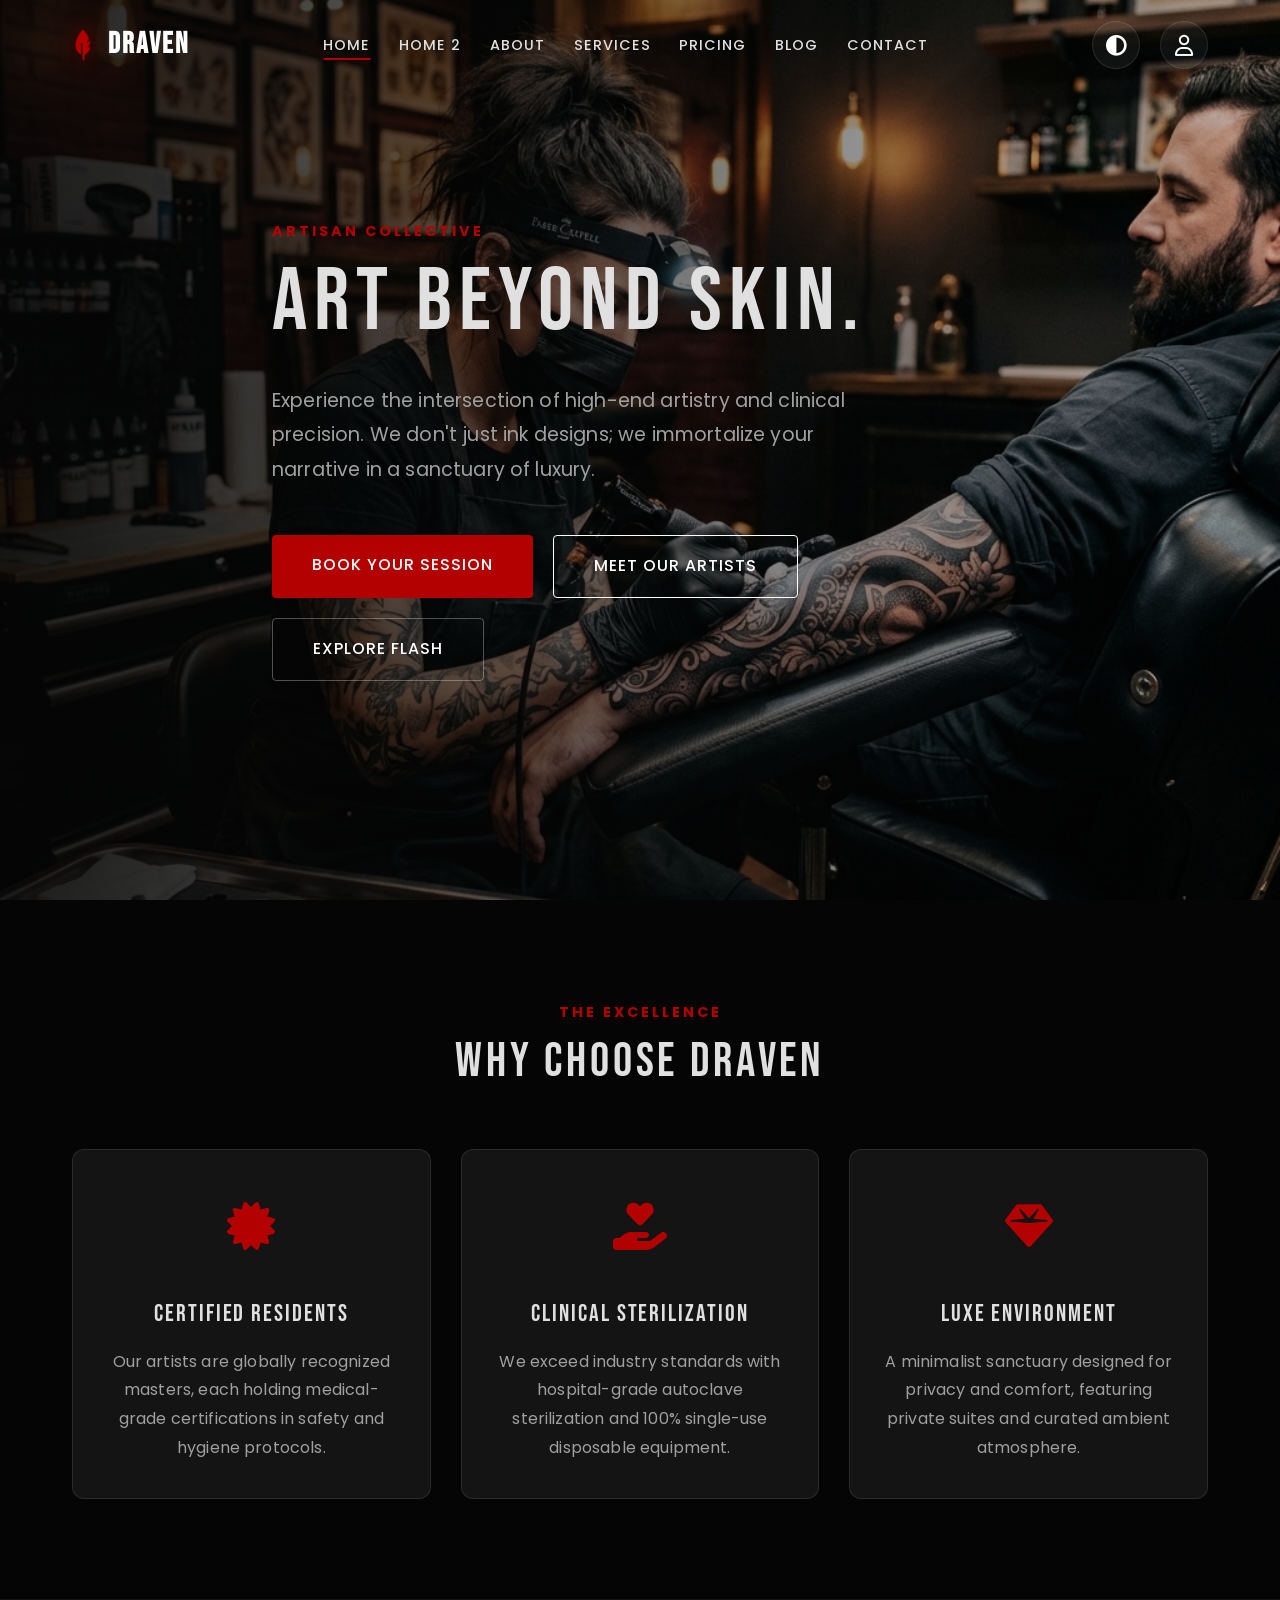
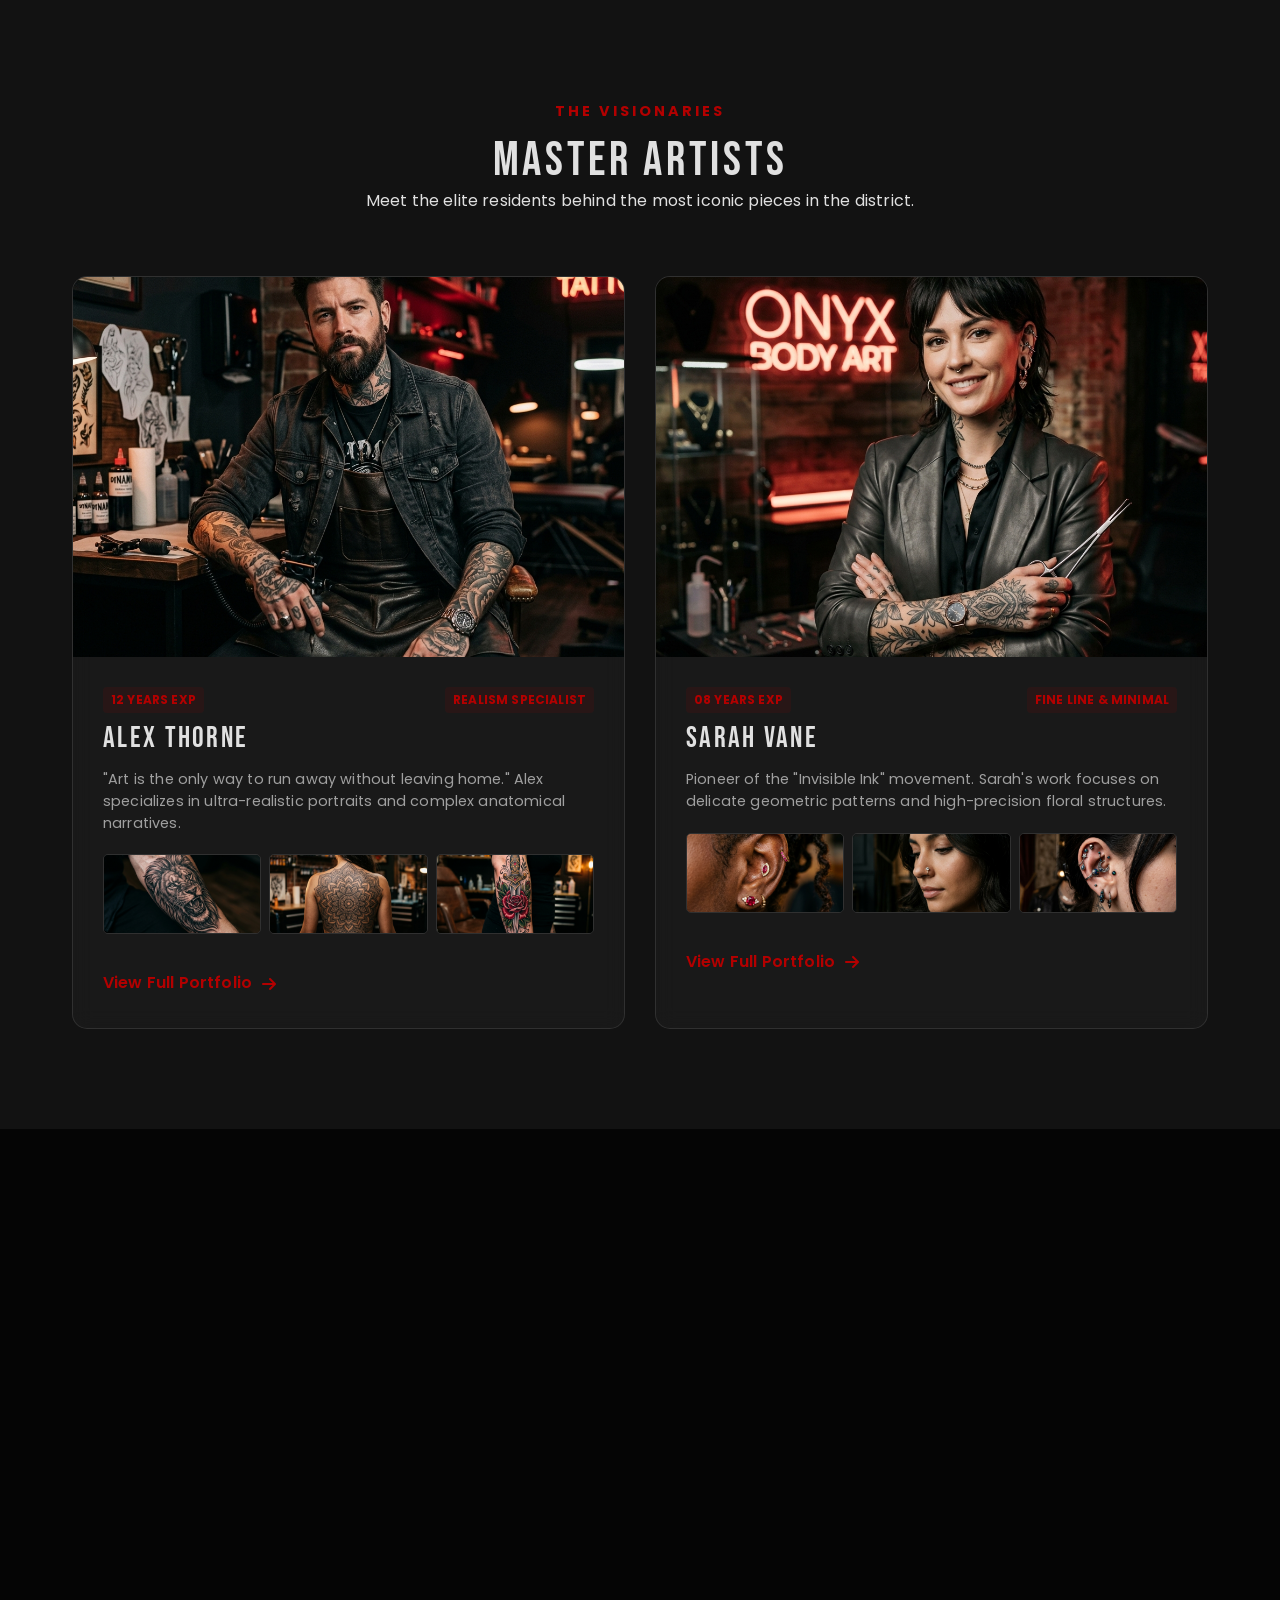
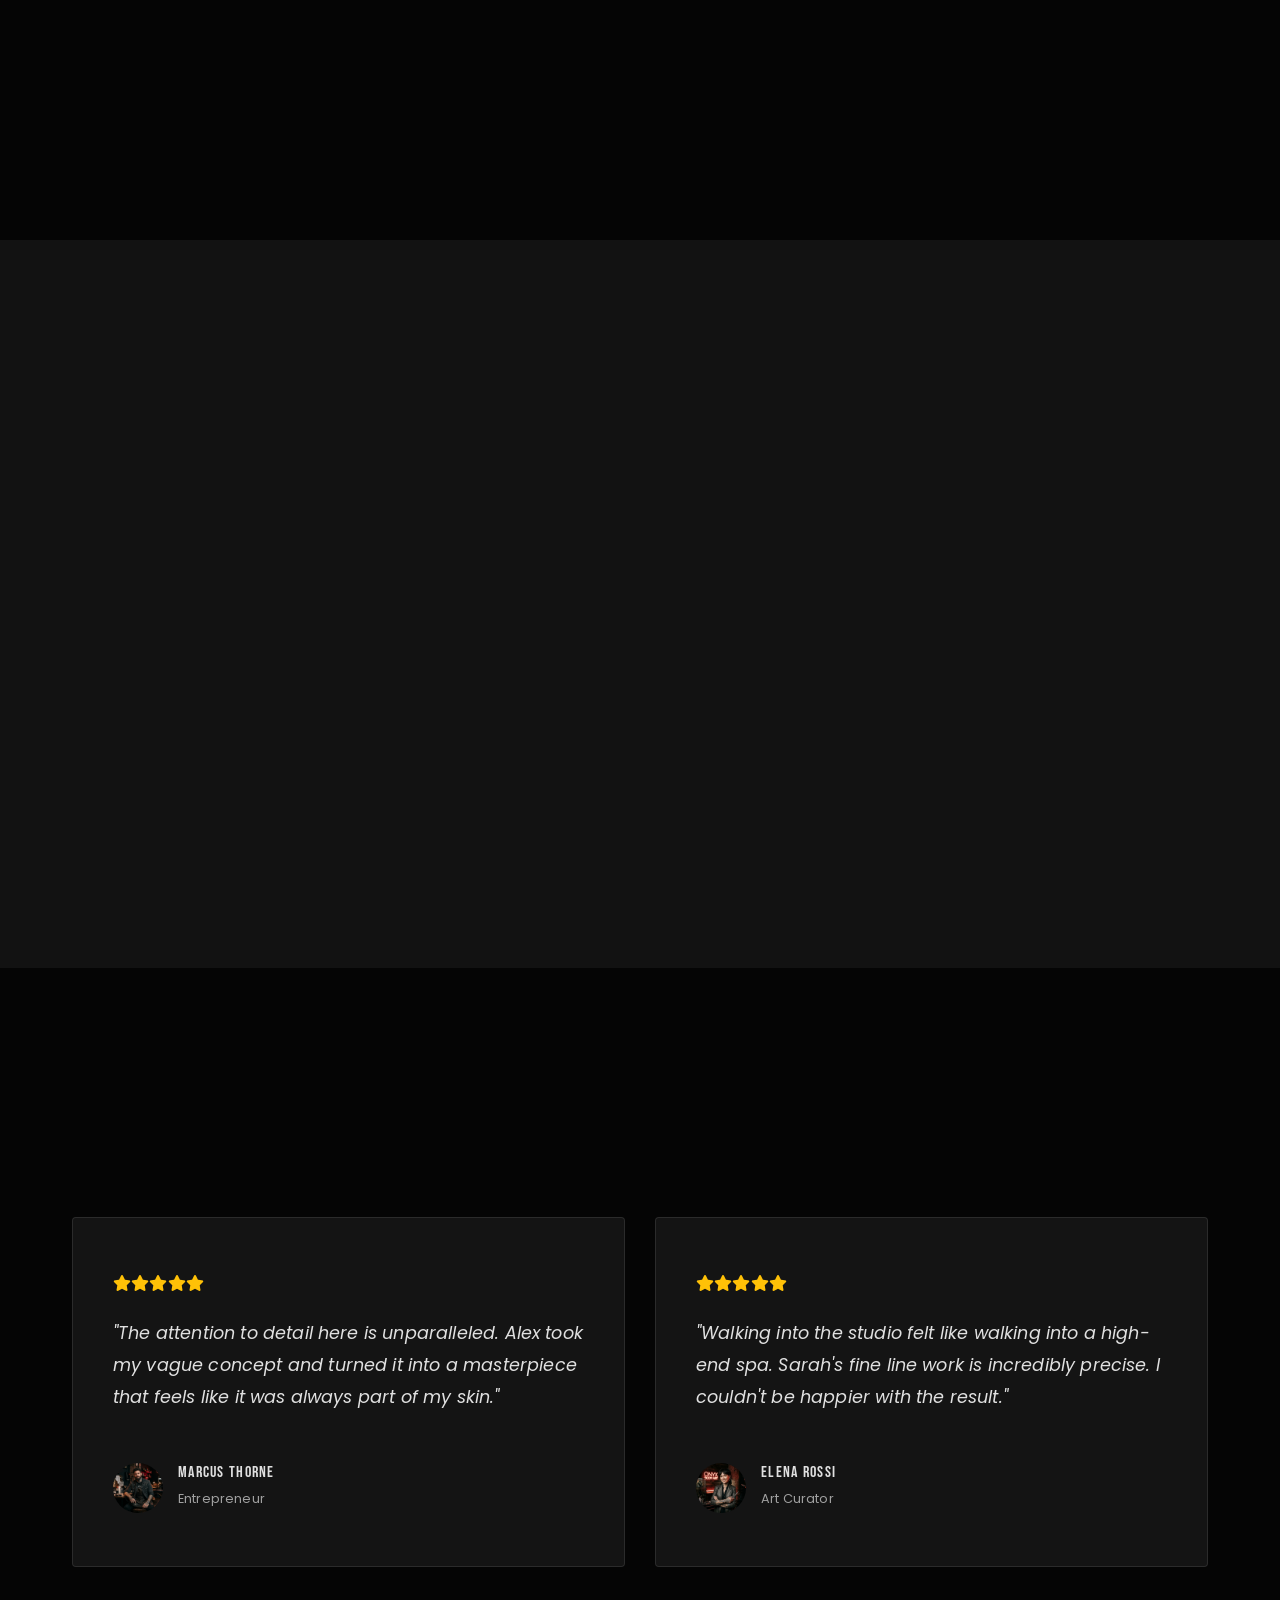
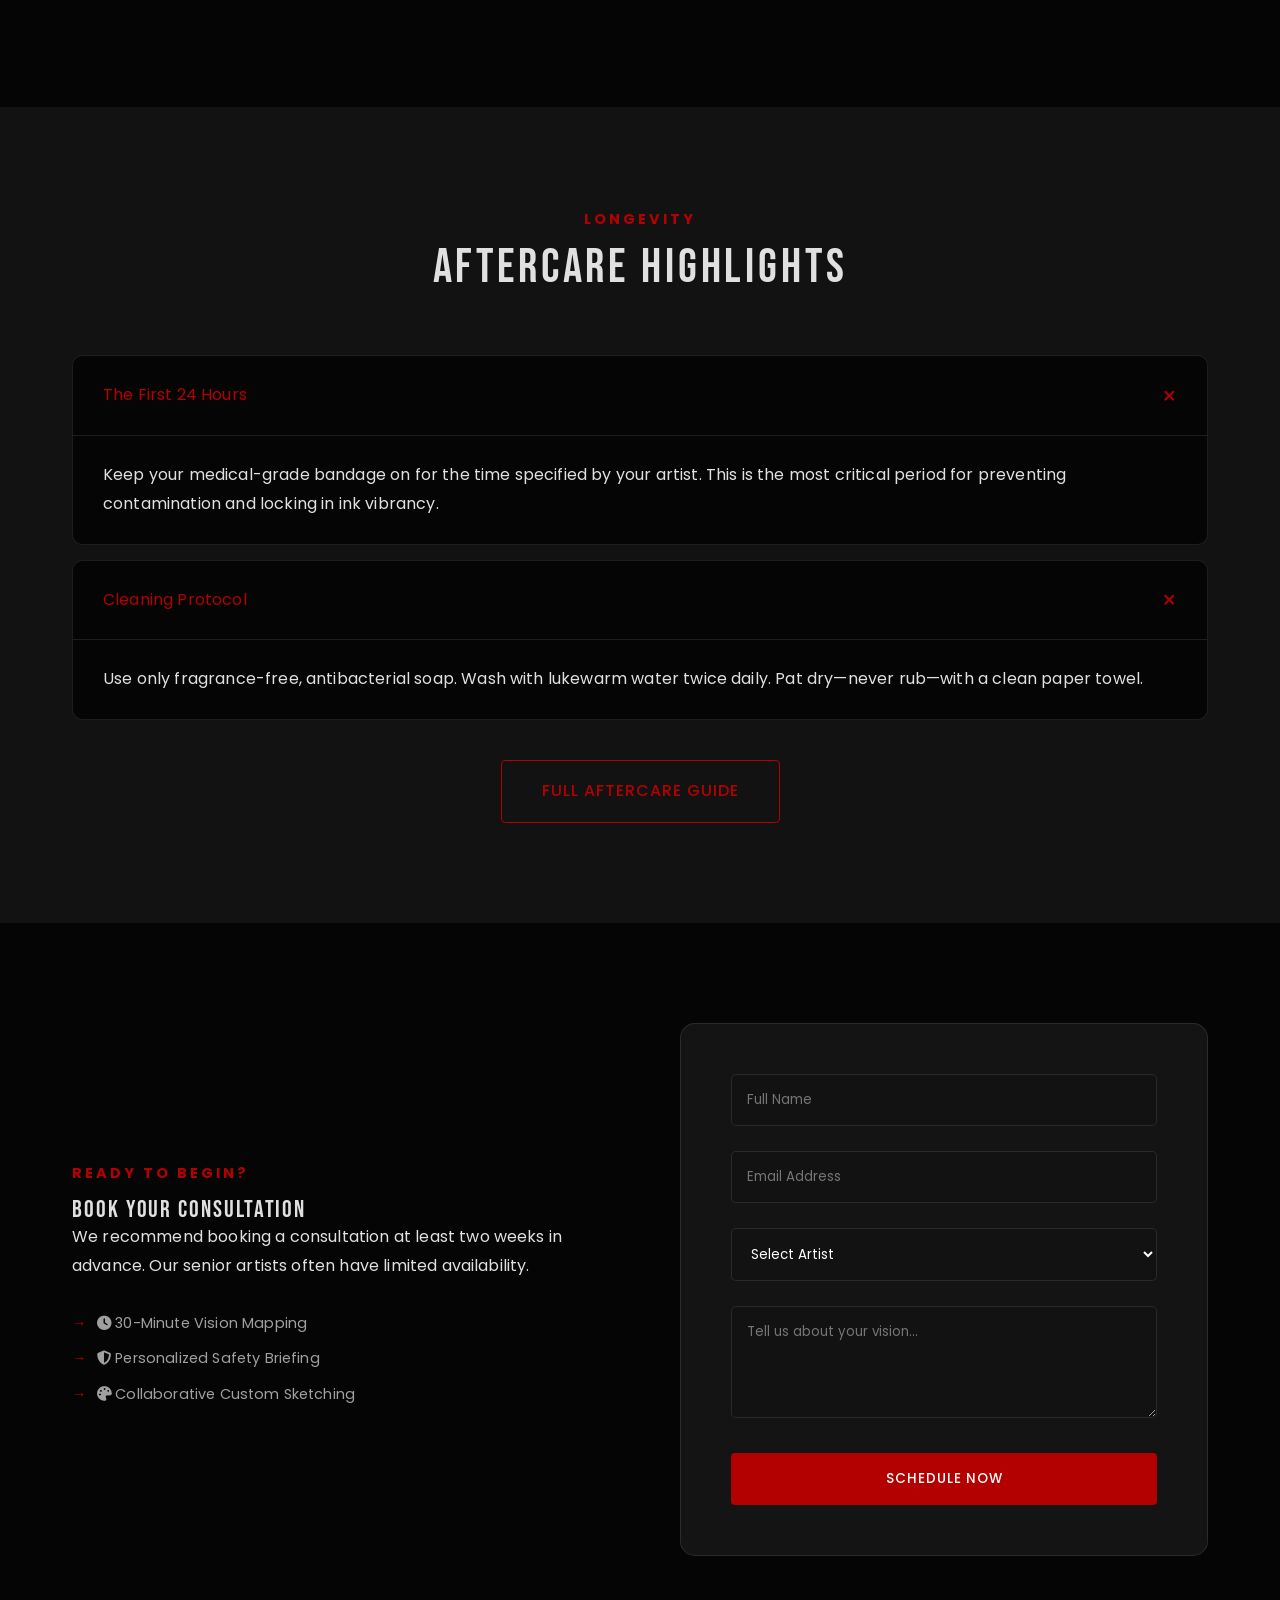
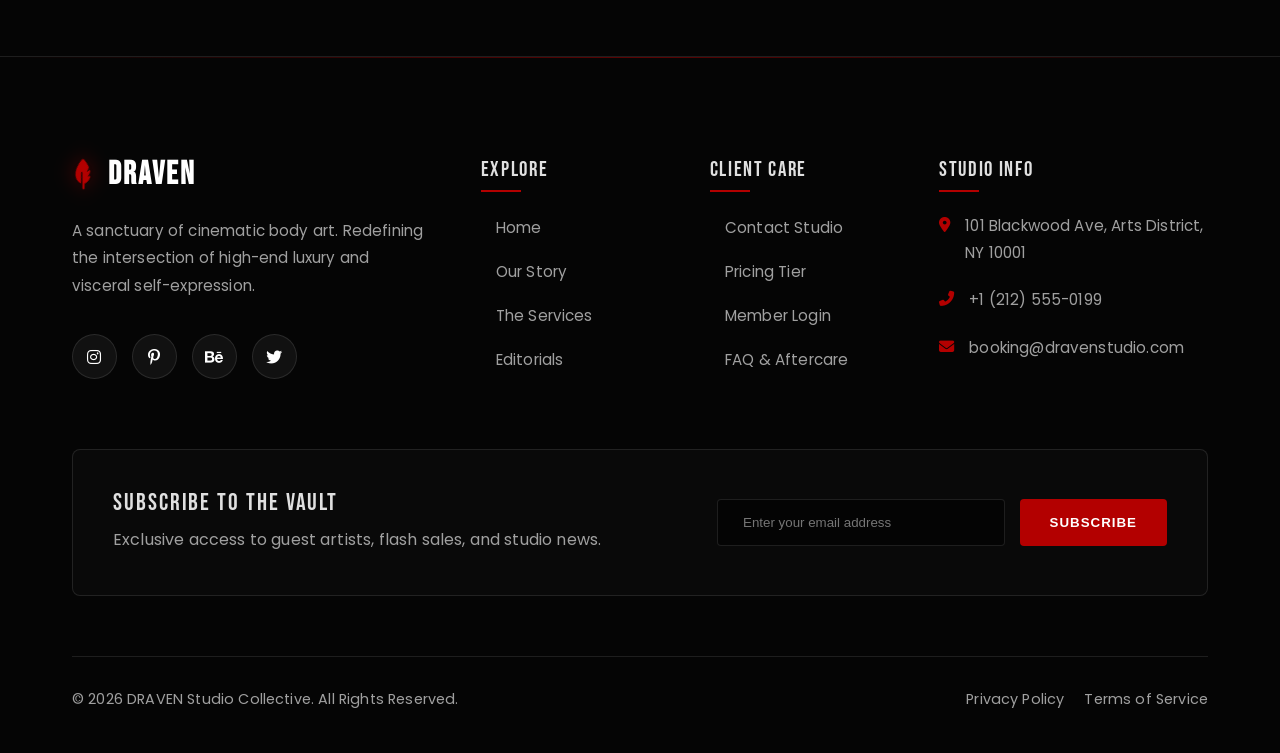
==== commit 0a68af5b: "Fix mobile viewport overlap, header button contrast, and footer responsiveness at 360px" ====
--- a/index.html
+++ b/index.html
@@ -79,10 +79,6 @@
                         style="border-color: rgba(255,255,255,0.3); color: white;">Explore Flash</a>
                 </div>
             </div>
-            <div class="scroll-indicator">
-                <span>Discover More</span>
-                <div class="mouse"></div>
-            </div>
         </section>
 
         <!-- Why Choose Us -->
@@ -366,37 +362,72 @@
         </section>
     </main>
 
+    <!-- PREMIUM FOOTER -->
     <footer class="footer">
         <div class="container">
             <div class="footer-grid">
-                <div class="footer-brand">
+                <!-- Brand Info -->
+                <div class="footer-col footer-brand">
                     <a href="index.html" class="logo"><i class="fas fa-feather-pointed logo-icon"></i> DRAVEN</a>
-                    <p>Redefining body art through elegance and precision. Your story, immortalized in ink.</p>
+                    <p class="footer-desc">A sanctuary of cinematic body art. Redefining the intersection of high-end
+                        luxury and visceral self-expression.</p>
                     <div class="social-icons">
-                        <a href="#"><i class="fab fa-instagram"></i></a>
-                        <a href="#"><i class="fab fa-facebook-f"></i></a>
-                        <a href="#"><i class="fab fa-tiktok"></i></a>
-                    </div>
-                </div>
-                <div class="footer-links">
-                    <h4>Studio</h4>
+                        <a href="#" aria-label="Instagram"><i class="fab fa-instagram"></i></a>
+                        <a href="#" aria-label="Pinterest"><i class="fab fa-pinterest-p"></i></a>
+                        <a href="#" aria-label="Behance"><i class="fab fa-behance"></i></a>
+                        <a href="#" aria-label="Twitter"><i class="fab fa-twitter"></i></a>
+                    </div>
+                </div>
+
+                <!-- Navigation Links -->
+                <div class="footer-col footer-links">
+                    <h4>Explore</h4>
                     <ul>
-                        <li><a href="about.html">About Us</a></li>
-                        <li><a href="services.html">Services</a></li>
-                        <li><a href="contact.html">Contact</a></li>
-                        <li><a href="pricing.html">Pricing</a></li>
+                        <li><a href="index.html"><i class="fas fa-chevron-right"></i> Home</a></li>
+                        <li><a href="about.html"><i class="fas fa-chevron-right"></i> Our Story</a></li>
+                        <li><a href="services.html"><i class="fas fa-chevron-right"></i> The Services</a></li>
+                        <li><a href="blog.html"><i class="fas fa-chevron-right"></i> Editorials</a></li>
                     </ul>
                 </div>
-                <div class="footer-newsletter">
-                    <h4>Stay Inspired</h4>
-                    <form class="newsletter-form">
-                        <input type="email" placeholder="Your Email">
-                        <button type="submit"><i class="fas fa-paper-plane"></i></button>
-                    </form>
-                </div>
-            </div>
+
+                <!-- Support Links -->
+                <div class="footer-col footer-links">
+                    <h4>Client Care</h4>
+                    <ul>
+                        <li><a href="contact.html"><i class="fas fa-chevron-right"></i> Contact Studio</a></li>
+                        <li><a href="pricing.html"><i class="fas fa-chevron-right"></i> Pricing Tier</a></li>
+                        <li><a href="login.html"><i class="fas fa-chevron-right"></i> Member Login</a></li>
+                        <li><a href="contact.html"><i class="fas fa-chevron-right"></i> FAQ & Aftercare</a></li>
+                    </ul>
+                </div>
+
+                <!-- Newsletter & Contact -->
+                <div class="footer-col footer-contact">
+                    <h4>Studio Info</h4>
+                    <p class="contact-info"><i class="fas fa-map-marker-alt"></i> 101 Blackwood Ave, Arts District, NY
+                        10001</p>
+                    <p class="contact-info"><i class="fas fa-phone-alt"></i> +1 (212) 555-0199</p>
+                    <p class="contact-info"><i class="fas fa-envelope"></i> booking@dravenstudio.com</p>
+                </div>
+            </div>
+
+            <div class="footer-newsletter-row">
+                <div class="newsletter-content">
+                    <h4>Subscribe to The Vault</h4>
+                    <p>Exclusive access to guest artists, flash sales, and studio news.</p>
+                </div>
+                <form class="newsletter-form premium-form">
+                    <input type="email" placeholder="Enter your email address" required>
+                    <button type="submit">Subscribe</button>
+                </form>
+            </div>
+
             <div class="footer-bottom">
-                <p>&copy; 2026 DRAVEN. Crafted for the extraordinary.</p>
+                <p>&copy; 2026 DRAVEN Studio Collective. All Rights Reserved.</p>
+                <div class="footer-legal">
+                    <a href="#">Privacy Policy</a>
+                    <a href="#">Terms of Service</a>
+                </div>
             </div>
         </div>
     </footer>
--- a/assets/css/style.css
+++ b/assets/css/style.css
@@ -1216,27 +1216,44 @@
 
 /* Footer */
 .footer {
-    padding: 80px 0 30px;
-    background: #000;
+    padding: 100px 0 40px;
+    background: #050505;
     border-top: 1px solid var(--glass-border);
+    position: relative;
+    overflow: hidden;
+}
+
+.footer::before {
+    content: '';
+    position: absolute;
+    top: 0;
+    left: 0;
+    width: 100%;
+    height: 1px;
+    background: linear-gradient(90deg, transparent, var(--primary), transparent);
+    opacity: 0.5;
 }
 
 .footer-grid {
     display: grid;
-    grid-template-columns: 2fr 1fr 1.5fr;
-    gap: 60px;
+    grid-template-columns: 2fr 1fr 1fr 1.5fr;
+    gap: 50px;
     margin-bottom: 60px;
 }
 
 .footer-brand .logo {
-    margin-bottom: 20px;
-    display: inline-block;
-}
-
-.footer-brand p {
+    margin-bottom: 25px;
+    display: inline-flex;
+    align-items: center;
+    font-size: 2rem;
+}
+
+.footer-brand .footer-desc {
     color: var(--text-dim);
-    margin-bottom: 30px;
-    max-width: 400px;
+    margin-bottom: 35px;
+    max-width: 380px;
+    font-size: 0.95rem;
+    line-height: 1.8;
 }
 
 .social-icons {
@@ -1245,64 +1262,173 @@
 }
 
 .social-icons a {
-    width: 40px;
-    height: 40px;
-    background: var(--bg-charcoal);
+    width: 45px;
+    height: 45px;
+    background: rgba(255, 255, 255, 0.05);
+    border: 1px solid var(--glass-border);
     display: flex;
     justify-content: center;
     align-items: center;
     border-radius: 50%;
     color: var(--white);
+    transition: var(--transition);
 }
 
 .social-icons a:hover {
     background: var(--primary);
+    border-color: var(--primary);
     transform: translateY(-5px);
-}
-
-.footer-links h4, .footer-newsletter h4 {
-    margin-bottom: 25px;
-    font-size: 1.2rem;
+    box-shadow: 0 10px 20px rgba(179, 0, 0, 0.3);
+}
+
+.footer-col h4 {
+    margin-bottom: 30px;
+    font-size: 1.3rem;
+    position: relative;
+    display: inline-block;
+}
+
+.footer-col h4::after {
+    content: '';
+    position: absolute;
+    bottom: -10px;
+    left: 0;
+    width: 40px;
+    height: 2px;
+    background: var(--primary);
+}
+
+.footer-links ul {
+    list-style: none;
 }
 
 .footer-links li {
-    margin-bottom: 12px;
+    margin-bottom: 15px;
+}
+
+.footer-links a {
+    color: var(--text-dim);
+    font-size: 0.95rem;
+    display: inline-flex;
+    align-items: center;
+    gap: 8px;
+    transition: var(--transition);
+}
+
+.footer-links a i {
+    font-size: 0.7rem;
+    color: var(--primary);
+    opacity: 0;
+    transform: translateX(-10px);
+    transition: var(--transition);
 }
 
 .footer-links a:hover {
-    color: var(--primary);
-    padding-left: 5px;
-}
-
-.newsletter-form {
-    display: flex;
-    margin-top: 20px;
-}
-
-.newsletter-form input {
+    color: var(--white);
+}
+
+.footer-links a:hover i {
+    opacity: 1;
+    transform: translateX(0);
+}
+
+.footer-contact .contact-info {
+    color: var(--text-dim);
+    margin-bottom: 20px;
+    display: flex;
+    align-items: flex-start;
+    gap: 15px;
+    font-size: 0.95rem;
+}
+
+.footer-contact .contact-info i {
+    color: var(--primary);
+    margin-top: 5px;
+}
+
+.footer-newsletter-row {
+    display: flex;
+    justify-content: space-between;
+    align-items: center;
+    padding: 40px;
+    background: rgba(255, 255, 255, 0.02);
+    border: 1px solid var(--glass-border);
+    border-radius: 8px;
+    margin-bottom: 60px;
+}
+
+.newsletter-content h4 {
+    font-size: 1.5rem;
+    margin-bottom: 10px;
+}
+
+.newsletter-content p {
+    color: var(--text-dim);
+    margin: 0;
+}
+
+.premium-form {
+    display: flex;
+    gap: 15px;
+    width: 100%;
+    max-width: 450px;
+}
+
+.premium-form input {
     flex: 1;
-    background: var(--bg-charcoal);
+    background: rgba(0, 0, 0, 0.5);
     border: 1px solid var(--glass-border);
-    padding: 15px;
+    padding: 15px 25px;
     color: var(--white);
-    border-radius: 5px 0 0 5px;
-}
-
-.newsletter-form button {
+    border-radius: 4px;
+    outline: none;
+    transition: var(--transition);
+}
+
+.premium-form input:focus {
+    border-color: var(--primary);
+}
+
+.premium-form button {
     background: var(--primary);
     color: var(--white);
     border: none;
-    padding: 0 20px;
-    border-radius: 0 5px 5px 0;
+    padding: 0 30px;
+    border-radius: 4px;
     cursor: pointer;
+    font-weight: 600;
+    text-transform: uppercase;
+    letter-spacing: 1px;
+    transition: var(--transition);
+}
+
+.premium-form button:hover {
+    background: #ff1a1a;
+    box-shadow: 0 5px 15px rgba(179, 0, 0, 0.4);
 }
 
 .footer-bottom {
-    text-align: center;
+    display: flex;
+    justify-content: space-between;
+    align-items: center;
     padding-top: 30px;
     border-top: 1px solid var(--glass-border);
     color: var(--text-dim);
     font-size: 0.9rem;
+}
+
+.footer-legal {
+    display: flex;
+    gap: 20px;
+}
+
+.footer-legal a {
+    color: var(--text-dim);
+    transition: var(--transition);
+}
+
+.footer-legal a:hover {
+    color: var(--primary);
 }
 
 /* Lightbox */
@@ -1646,17 +1772,62 @@
         gap: 25px;
     }
 
+    .footer {
+        padding: 60px 0 30px;
+    }
+
     .footer-grid {
         grid-template-columns: 1fr;
         text-align: center;
+        gap: 40px;
+        margin-bottom: 40px;
     }
 
     .footer-brand .logo {
         justify-content: center;
     }
 
+    .footer-brand .footer-desc {
+        margin-left: auto;
+        margin-right: auto;
+    }
+
     .social-icons {
         justify-content: center;
+    }
+
+    .footer-contact .contact-info {
+        justify-content: center;
+        font-size: 0.9rem;
+    }
+
+    .footer-newsletter-row {
+        flex-direction: column;
+        text-align: center;
+        gap: 20px;
+        padding: 25px 15px;
+    }
+
+    .premium-form {
+        flex-direction: column;
+        gap: 12px;
+    }
+
+    .premium-form button {
+        width: 100%;
+        padding: 15px;
+    }
+
+    .footer-bottom {
+        flex-direction: column;
+        gap: 15px;
+        text-align: center;
+    }
+
+    .footer-legal {
+        justify-content: center;
+        flex-wrap: wrap;
+        gap: 10px;
     }
 }
 
@@ -2285,12 +2456,41 @@
 }
 body.light-theme .footer h4, 
 body.light-theme .footer .logo, 
-body.light-theme .footer-bottom p { 
+body.light-theme .footer-bottom p,
+body.light-theme .newsletter-content h4 { 
     color: #000000; 
 }
-body.light-theme .footer a { color: #444444; }
-body.light-theme .footer a:hover { color: var(--primary); }
-body.light-theme .footer .social-icons a { background: #ffffff; color: #000000; box-shadow: 0 5px 15px rgba(0,0,0,0.05); }
+body.light-theme .footer-brand .footer-desc,
+body.light-theme .footer-contact .contact-info,
+body.light-theme .footer-links a,
+body.light-theme .footer-legal a,
+body.light-theme .newsletter-content p {
+    color: #555555;
+}
+body.light-theme .footer a:hover,
+body.light-theme .footer-legal a:hover { 
+    color: var(--primary); 
+}
+body.light-theme .footer .social-icons a { 
+    background: #ffffff; 
+    color: #000000; 
+    box-shadow: 0 5px 15px rgba(0,0,0,0.05); 
+    border-color: rgba(0,0,0,0.05);
+}
+body.light-theme .footer .social-icons a:hover {
+    background: var(--primary);
+    color: #ffffff;
+    border-color: var(--primary);
+}
+body.light-theme .footer-newsletter-row {
+    background: #ffffff;
+    border-color: rgba(0,0,0,0.08);
+}
+body.light-theme .premium-form input {
+    background: #f0f0f0;
+    color: #000000;
+    border-color: rgba(0,0,0,0.1);
+}
 
 /* Other Sections */
 body.light-theme .bg-charcoal { background: #ffffff; }
@@ -2394,6 +2594,7 @@
 
 .auth-form .form-group {
     margin-bottom: 25px;
+    position: relative;
 }
 
 .auth-form input {
@@ -2401,7 +2602,7 @@
     background: rgba(255, 255, 255, 0.05);
     border: 1px solid var(--glass-border);
     color: var(--white);
-    padding: 15px 20px;
+    padding: 15px 45px 15px 20px;
     border-radius: 4px;
     font-family: var(--font-body);
     transition: var(--transition);
@@ -2413,12 +2614,29 @@
     background: rgba(255, 255, 255, 0.08);
 }
 
+.toggle-password {
+    position: absolute;
+    right: 20px;
+    top: 50%;
+    transform: translateY(-50%);
+    cursor: pointer;
+    color: var(--text-dim);
+    transition: var(--transition);
+    z-index: 5;
+}
+
+.toggle-password:hover {
+    color: var(--primary);
+}
+
 .auth-options {
     display: flex;
     justify-content: space-between;
     align-items: center;
     margin-bottom: 30px;
     font-size: 0.9rem;
+    flex-wrap: wrap;
+    gap: 15px;
 }
 
 .remember-me {
@@ -2459,3 +2677,127 @@
 .auth-footer a:hover {
     text-decoration: underline;
 }
+
+/* --- MOBILE & VIEWPORT OPTIMIZATIONS (360PX AND BELOW) --- */
+@media (max-width: 480px) {
+    /* Prevent fixed header and centered hero content overlap on mobile */
+    .hero {
+        min-height: 100vh !important;
+        height: auto !important;
+        padding-top: 130px !important;
+        padding-bottom: 60px !important;
+        display: flex !important;
+        align-items: flex-start !important;
+    }
+    
+    /* Sleeker typography for 360px viewport screen sizes */
+    .hero-title {
+        font-size: 2.3rem !important;
+        line-height: 1.1 !important;
+        margin-bottom: 1rem !important;
+    }
+    
+    .hero-subtitle {
+        font-size: 0.95rem !important;
+        margin-bottom: 1.8rem !important;
+        line-height: 1.6 !important;
+    }
+    
+    /* Sleeker mobile buttons with stacking and full-width */
+    .hero-btns {
+        flex-direction: column !important;
+        width: 100% !important;
+        gap: 12px !important;
+    }
+    
+    .hero-btns .btn {
+        width: 100% !important;
+        text-align: center !important;
+        padding: 14px 20px !important;
+        font-size: 0.9rem !important;
+        display: block !important;
+    }
+}
+
+/* --- LIGHT MODE HEADER & BUTTON CONTRAST IN THE HERO --- */
+/* The hero section is always dark, so text and buttons inside it must stay highly readable (white/red) regardless of the theme toggle! */
+
+/* Force hero secondary/outline buttons to remain white/primary in Light Mode */
+body.light-theme .hero-btns .btn-secondary,
+body.light-theme .home2-hero .btn-secondary {
+    border-color: #ffffff !important;
+    color: #ffffff !important;
+    background: transparent !important;
+}
+
+body.light-theme .hero-btns .btn-secondary:hover,
+body.light-theme .home2-hero .btn-secondary:hover {
+    background: #ffffff !important;
+    color: #000000 !important;
+}
+
+body.light-theme .hero-btns .btn-outline,
+body.light-theme .home2-hero .btn-outline {
+    border-color: rgba(255, 255, 255, 0.4) !important;
+    color: #ffffff !important;
+    background: transparent !important;
+}
+
+body.light-theme .hero-btns .btn-outline:hover,
+body.light-theme .home2-hero .btn-outline:hover {
+    background: #ffffff !important;
+    color: #000000 !important;
+    border-color: #ffffff !important;
+}
+
+/* --- HEADER UX ENHANCEMENT --- */
+/* In Light Mode, when at the top of the page, the fixed header is transparent over the dark hero background.
+   So the logo, navigation links, utility buttons, and hamburger icon MUST stay white.
+   They only turn black when the user scrolls and the header gets its solid light background! */
+
+body.light-theme .header:not(.scrolled) .logo {
+    color: #ffffff !important;
+}
+
+body.light-theme .header:not(.scrolled) .nav-links a {
+    color: #ffffff !important;
+}
+
+body.light-theme .header:not(.scrolled) .utility-btn {
+    color: #ffffff !important;
+    background: rgba(255, 255, 255, 0.1) !important;
+    border-color: rgba(255, 255, 255, 0.2) !important;
+}
+
+body.light-theme .header:not(.scrolled) .hamburger span {
+    background: #ffffff !important;
+}
+
+/* Ensure hamburger icon is completely visible and centered inside utility list on all mobile viewports */
+@media (max-width: 991px) {
+    .navbar-utility {
+        display: flex !important;
+        align-items: center !important;
+        gap: 12px !important;
+    }
+    
+    .hamburger {
+        display: flex !important;
+        flex-direction: column !important;
+        justify-content: space-between !important;
+        width: 28px !important;
+        height: 18px !important;
+        cursor: pointer !important;
+        z-index: 2000 !important;
+        background: transparent !important;
+        border: none !important;
+        padding: 0 !important;
+    }
+    
+    .hamburger span {
+        display: block !important;
+        width: 100% !important;
+        height: 2px !important;
+        transition: var(--transition) !important;
+    }
+}
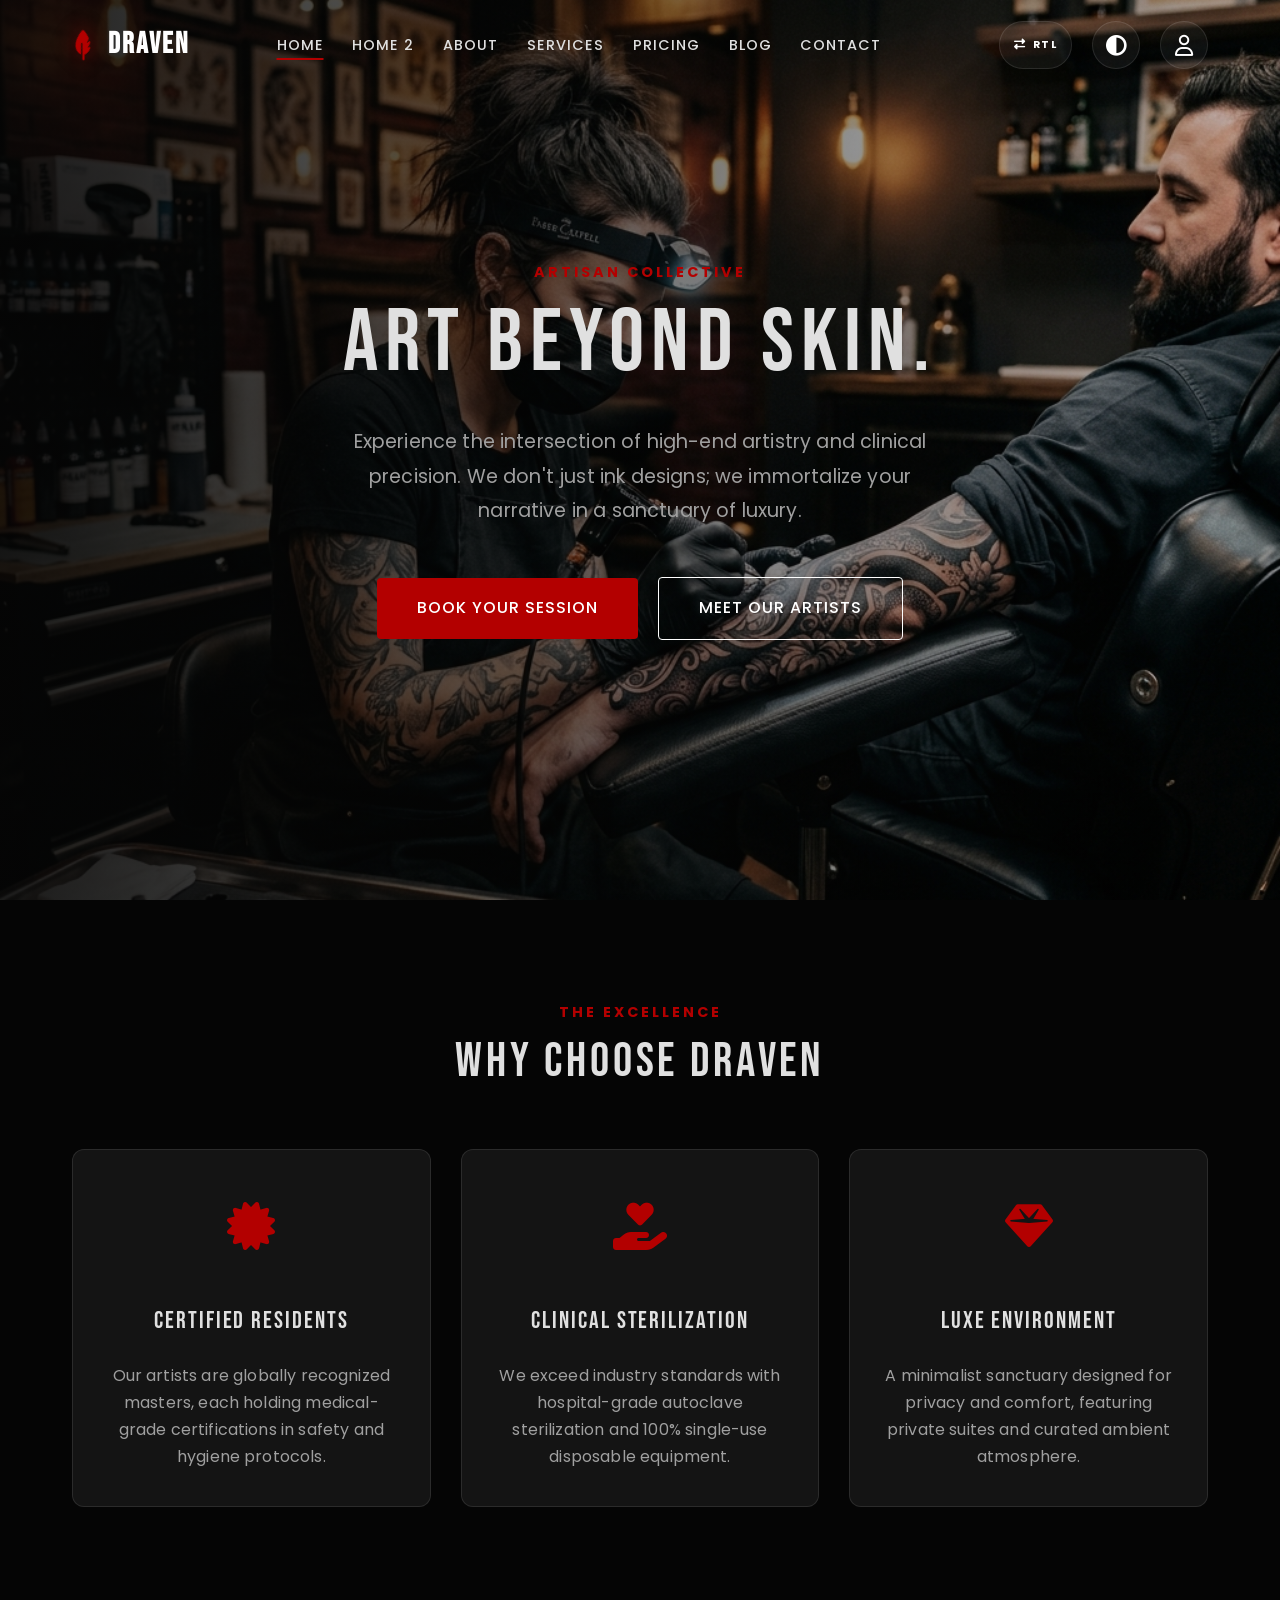
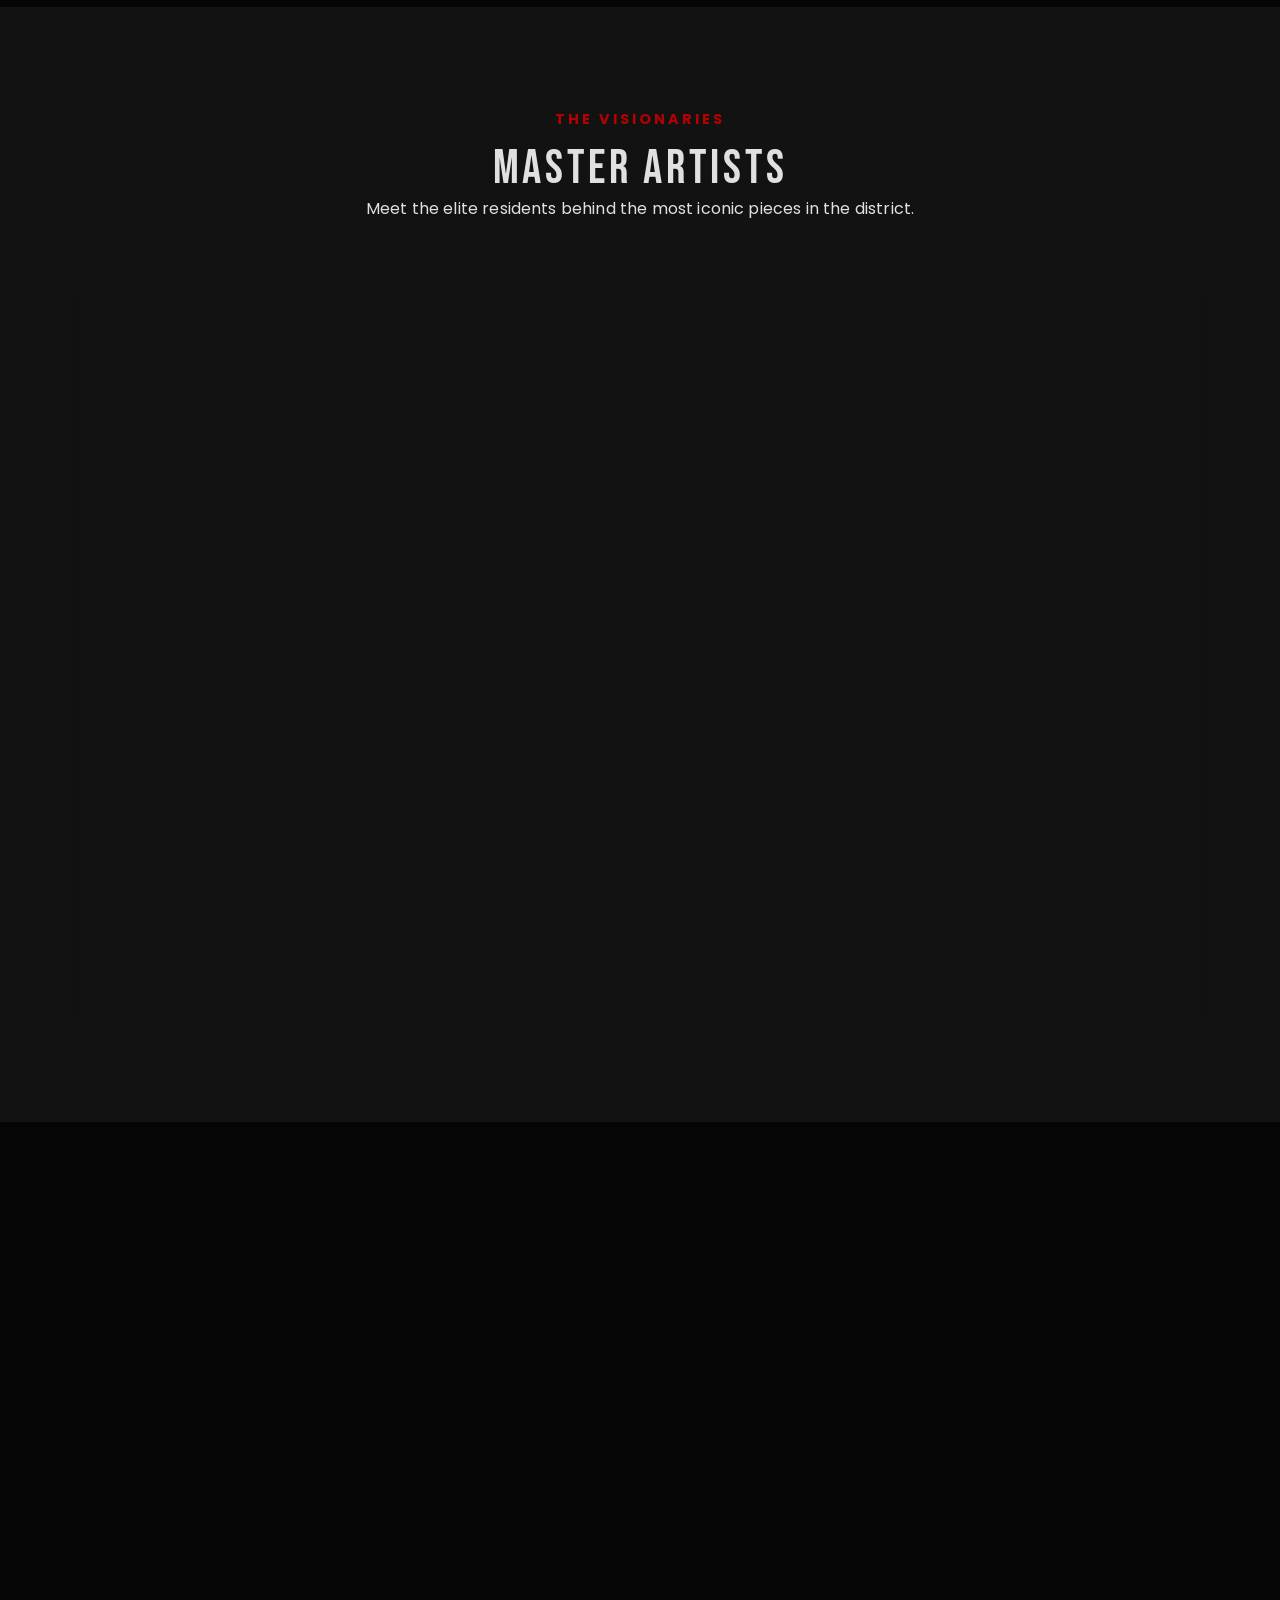
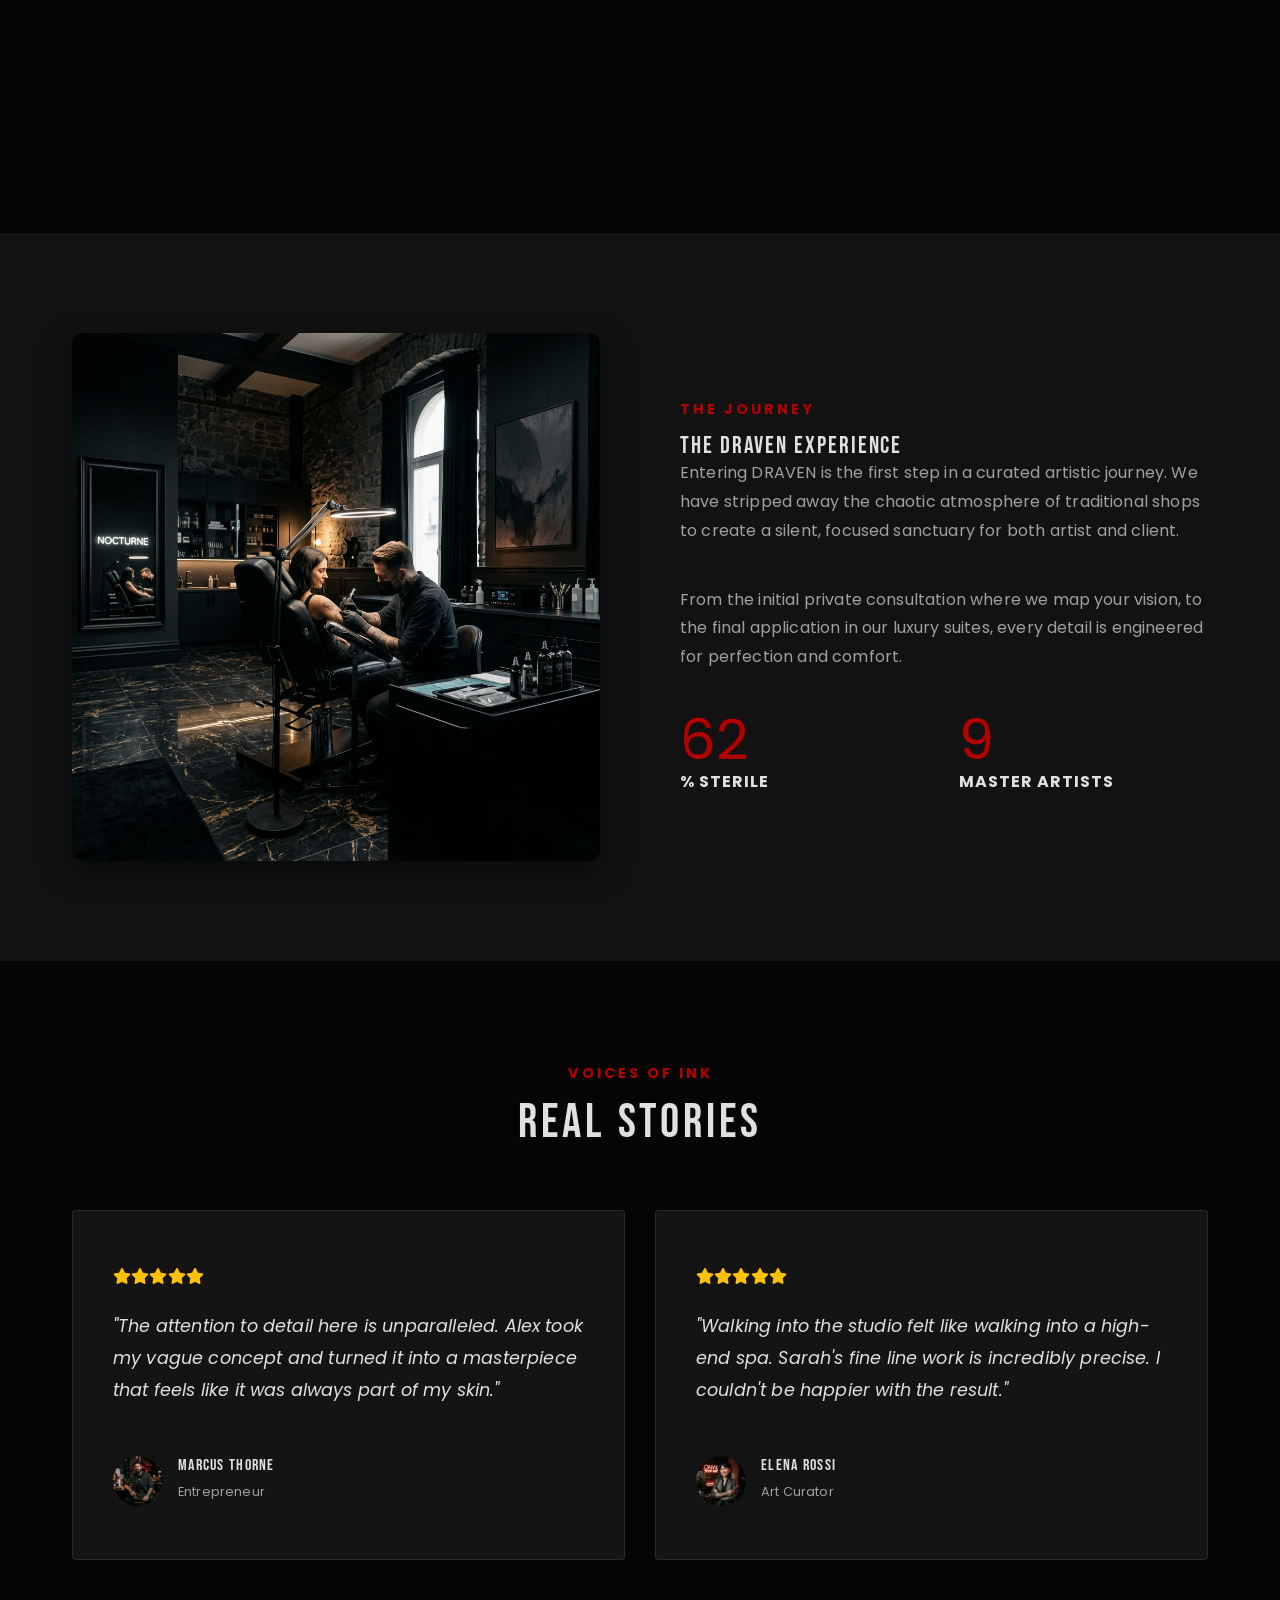
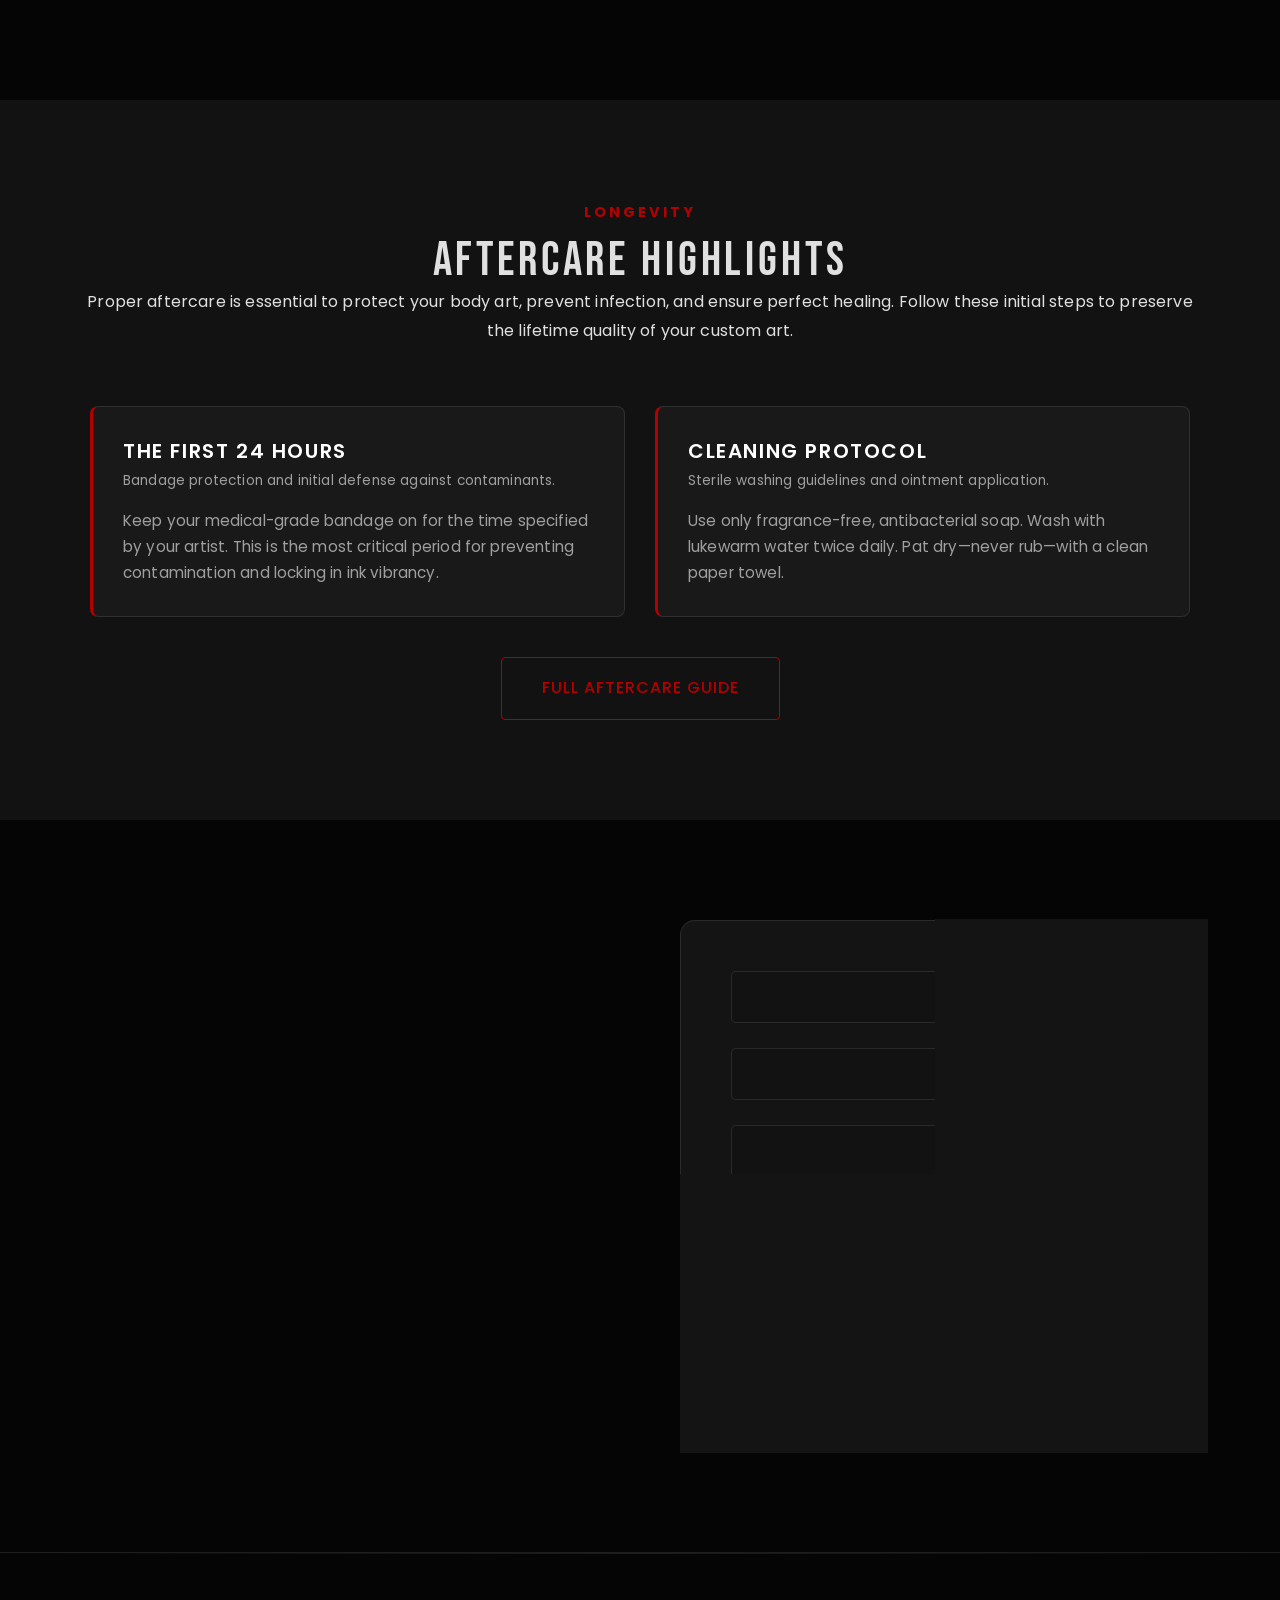
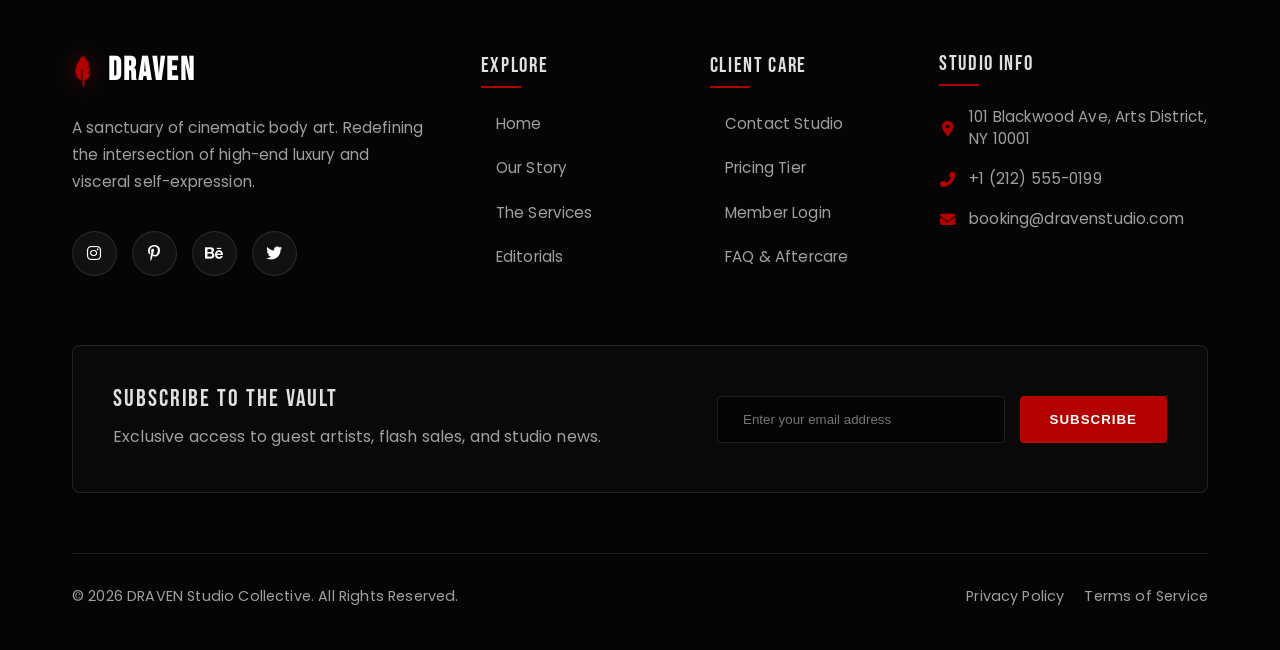
==== commit 4b7af756: "first commit" ====
--- a/index.html
+++ b/index.html
@@ -18,8 +18,6 @@
 </head>
 
 <body class="home-page">
-    <div class="custom-cursor"></div>
-    <div class="custom-cursor-follower"></div>
     <div class="bg-particles"></div>
 
     <!-- Preloader -->
@@ -75,8 +73,6 @@
                 <div class="hero-btns reveal">
                     <a href="contact.html" class="btn btn-primary">Book Your Session</a>
                     <a href="about.html" class="btn btn-secondary">Meet Our Artists</a>
-                    <a href="home2.html#flash-sale" class="btn btn-outline"
-                        style="border-color: rgba(255,255,255,0.3); color: white;">Explore Flash</a>
                 </div>
             </div>
         </section>
@@ -291,12 +287,15 @@
                 <div class="section-header text-center reveal">
                     <span class="subtitle">Longevity</span>
                     <h2>Aftercare Highlights</h2>
+                    <p>Proper aftercare is essential to protect your body art, prevent infection, and ensure perfect
+                        healing. Follow these initial steps to preserve the lifetime quality of your custom art.</p>
                 </div>
                 <div class="faq-grid">
                     <div class="faq-item reveal">
                         <div class="faq-question">
-                            <span>The First 24 Hours</span>
-                            <i class="fas fa-plus"></i>
+                            <h3 class="faq-title">The First 24 Hours</h3>
+                            <span class="faq-subtitle">Bandage protection and initial defense against
+                                contaminants.</span>
                         </div>
                         <div class="faq-answer">
                             <p>Keep your medical-grade bandage on for the time specified by your artist. This is the
@@ -305,8 +304,8 @@
                     </div>
                     <div class="faq-item reveal">
                         <div class="faq-question">
-                            <span>Cleaning Protocol</span>
-                            <i class="fas fa-plus"></i>
+                            <h3 class="faq-title">Cleaning Protocol</h3>
+                            <span class="faq-subtitle">Sterile washing guidelines and ointment application.</span>
                         </div>
                         <div class="faq-answer">
                             <p>Use only fragrance-free, antibacterial soap. Wash with lukewarm water twice daily. Pat
--- a/assets/css/style.css
+++ b/assets/css/style.css
@@ -53,6 +53,105 @@
     letter-spacing: 0.01em;
 }
 
+body.rtl-mode {
+    direction: rtl;
+    text-align: right;
+}
+
+/* ---- RTL: Grid & Flex containers ---- */
+body.rtl-mode .nav-links,
+body.rtl-mode .hero-btns,
+body.rtl-mode .services-grid,
+body.rtl-mode .artist-grid,
+body.rtl-mode .gallery-grid,
+body.rtl-mode .booking-grid,
+body.rtl-mode .footer-grid,
+body.rtl-mode .faq-grid,
+body.rtl-mode .testimonial-container,
+body.rtl-mode .achievements-grid,
+body.rtl-mode .social-login-group,
+body.rtl-mode .auth-options,
+body.rtl-mode .remember-me {
+    direction: rtl;
+}
+
+/* ---- RTL: Text elements ---- */
+body.rtl-mode .nav-links a,
+body.rtl-mode .footer-links a,
+body.rtl-mode .btn,
+body.rtl-mode input,
+body.rtl-mode textarea,
+body.rtl-mode select,
+body.rtl-mode .auth-header,
+body.rtl-mode .auth-header h2,
+body.rtl-mode .auth-header p,
+body.rtl-mode .auth-footer,
+body.rtl-mode .section-header,
+body.rtl-mode p {
+    text-align: right;
+}
+
+/* ---- RTL: Dropdowns ---- */
+body.rtl-mode .user-dropdown {
+    right: auto;
+    left: 0;
+}
+
+/* ---- RTL: Cards ---- */
+body.rtl-mode .artist-card,
+body.rtl-mode .service-card,
+body.rtl-mode .flash-item,
+body.rtl-mode .faq-item,
+body.rtl-mode .testimonial-card,
+body.rtl-mode .auth-card {
+    text-align: right;
+}
+
+body.rtl-mode .artist-card .btn-text {
+    justify-content: flex-end;
+}
+
+body.rtl-mode .hero-btns {
+    justify-content: center;
+}
+
+body.rtl-mode .nav-links a::after {
+    left: auto;
+    right: 50%;
+    transform: translateX(50%);
+}
+
+/* ---- RTL: Password toggle icon flips to left side ---- */
+body.rtl-mode .toggle-password {
+    right: auto;
+    left: 20px;
+}
+
+/* ---- RTL: Auth form inputs get padding mirrored ---- */
+body.rtl-mode .auth-form input {
+    padding: 15px 20px 15px 45px;
+    text-align: right;
+}
+
+/* ---- RTL: Auth brand bar — reverse logo and controls ---- */
+body.rtl-mode .auth-brand-bar {
+    flex-direction: row-reverse;
+}
+body.rtl-mode .auth-controls {
+    flex-direction: row-reverse;
+}
+
+/* ---- RTL: Footer links ---- */
+body.rtl-mode .footer-col,
+body.rtl-mode .footer-bottom {
+    text-align: right;
+}
+
+/* ---- RTL: FAQ question row ---- */
+body.rtl-mode .faq-question {
+    flex-direction: row-reverse;
+}
+
 h1, h2, h3, h4, .logo {
     font-family: var(--font-heading);
     font-weight: 400; /* Bebas Neue looks bold natively; 400 is ideal weight */
@@ -208,34 +307,6 @@
 .reveal-right.active {
     opacity: 1;
     transform: translateX(0);
-}
-
-/* Custom Cursor */
-.custom-cursor {
-    width: 10px;
-    height: 10px;
-    background-color: var(--accent);
-    border-radius: 50%;
-    position: fixed;
-    top: -100px;
-    left: -100px;
-    pointer-events: none;
-    z-index: 9999;
-    transition: transform 0.1s;
-    mix-blend-mode: difference;
-}
-
-.custom-cursor-follower {
-    width: 40px;
-    height: 40px;
-    border: 1px solid var(--accent);
-    border-radius: 50%;
-    position: fixed;
-    top: -100px;
-    left: -100px;
-    pointer-events: none;
-    z-index: 9998;
-    transition: transform 0.2s cubic-bezier(0.23, 1, 0.32, 1);
 }
 
 /* Loader */
@@ -497,6 +568,7 @@
     background: url('../images/hero-bg.png') no-repeat center center/cover;
     display: flex;
     align-items: center;
+    justify-content: center;
 }
 
 .hero-overlay {
@@ -512,6 +584,13 @@
     position: relative;
     z-index: 10;
     max-width: 800px;
+    width: 100%;
+    margin: 0 auto;
+    text-align: center;
+    display: flex;
+    flex-direction: column;
+    align-items: center;
+    justify-content: center;
 }
 
 .hero-title {
@@ -523,13 +602,16 @@
 .hero-subtitle {
     font-size: 1.2rem;
     color: var(--text-dim);
-    margin-bottom: 3rem;
+    margin: 0 auto 3rem auto;
     max-width: 600px;
 }
 
 .hero-btns {
     display: flex;
+    flex-wrap: wrap;
+    align-items: center;
     gap: 20px;
+    justify-content: center;
 }
 
 .scroll-indicator {
@@ -647,11 +729,18 @@
 }
 
 .image-wrapper img {
-    transition: var(--transition);
+    transform: none;
+    transition: transform 0.35s cubic-bezier(0.165, 0.84, 0.44, 1), filter 0.35s ease;
+    will-change: auto;
 }
 
 .image-wrapper:hover img {
-    transform: scale(1.1);
+    transform: scale(1.05);
+}
+
+.parallax {
+    transform: none !important;
+    will-change: auto;
 }
 
 .experience-badge {
@@ -692,6 +781,10 @@
     overflow: hidden;
     transition: var(--transition);
     backdrop-filter: blur(10px);
+    display: flex;
+    flex-direction: column;
+    height: 100%;
+    align-items: stretch;
 }
 
 .artist-card:hover {
@@ -744,6 +837,17 @@
 
 .artist-info {
     padding: 30px;
+    display: flex;
+    flex-direction: column;
+    flex: 1;
+}
+
+.artist-info h3,
+.artist-info p,
+.artist-info .artist-meta,
+.artist-info .artist-gallery-preview,
+.artist-info .btn-text {
+    width: 100%;
 }
 
 .artist-meta {
@@ -778,7 +882,14 @@
     display: grid;
     grid-template-columns: repeat(3, 1fr);
     gap: 8px;
+    margin-top: auto;
     margin-bottom: 20px;
+}
+
+.artist-card .btn-text {
+    margin-top: auto;
+    justify-content: flex-start;
+    align-items: center;
 }
 
 .artist-gallery-preview img {
@@ -909,6 +1020,11 @@
     display: grid;
     grid-template-columns: repeat(auto-fit, minmax(280px, 1fr));
     gap: 30px;
+    align-items: stretch;
+}
+
+.services-grid > .service-card {
+    height: 100%;
 }
 
 .service-card {
@@ -918,6 +1034,63 @@
     border: 1px solid var(--glass-border);
     transition: var(--transition);
     text-align: center;
+    display: flex;
+    flex-direction: column;
+    align-items: center;
+    justify-content: flex-start;
+    overflow: hidden;
+    min-height: 320px;
+}
+
+/* Service/Pricing card image banner */
+.card-img {
+    width: calc(100% + 60px);
+    margin: -35px -30px 28px;
+    height: 185px;
+    overflow: hidden;
+    position: relative;
+    flex-shrink: 0;
+}
+
+.card-img img {
+    width: 100%;
+    height: 100%;
+    object-fit: cover;
+    object-position: center;
+    transition: transform 0.6s ease;
+    display: block;
+}
+
+.service-card:hover .card-img img,
+.pricing-card:hover .card-img img {
+    transform: scale(1.08);
+}
+
+.card-img::after {
+    content: '';
+    position: absolute;
+    bottom: 0;
+    left: 0;
+    width: 100%;
+    height: 60%;
+    background: linear-gradient(to top, var(--bg-card), transparent);
+    pointer-events: none;
+}
+
+/* Pricing card image banner — bleed matches 40px/35px padding */
+.pricing-card .card-img {
+    width: calc(100% + 70px);
+    margin: -40px -35px 28px;
+    height: 190px;
+    flex-shrink: 0;
+}
+
+.pricing-card .card-img::after {
+    background: linear-gradient(to top, var(--bg-card), transparent);
+}
+
+.pricing-card.featured .card-img::after {
+    background: linear-gradient(to top, #250000, transparent);
 }
 
 .service-card:hover {
@@ -930,8 +1103,9 @@
 .service-icon {
     font-size: 3rem;
     color: var(--primary);
-    margin-bottom: 30px;
+    margin-bottom: 24px;
     transition: var(--transition);
+    flex-shrink: 0;
 }
 
 .service-card:hover .service-icon {
@@ -939,12 +1113,28 @@
 }
 
 .service-card h3 {
-    margin-bottom: 20px;
+    margin-bottom: 14px;
     font-size: 1.5rem;
+    min-height: 2.2em;
+    display: flex;
+    align-items: center;
+    justify-content: center;
 }
 
 .service-card p {
     color: var(--text-dim);
+    flex: 1 1 auto;
+    line-height: 1.7;
+    margin-bottom: 0;
+    display: flex;
+    align-items: flex-start;
+    justify-content: center;
+    text-align: center;
+}
+
+.service-card .btn-text {
+    margin-top: auto;
+    align-self: center;
 }
 
 /* Pricing Section */
@@ -956,17 +1146,20 @@
 
 .pricing-card {
     background: var(--bg-card);
-    padding: 50px;
-    border-radius: 20px;
+    padding: 40px 35px;
+    border-radius: 15px;
     border: 1px solid var(--glass-border);
     position: relative;
     overflow: hidden;
+    display: flex;
+    flex-direction: column;
+    transition: var(--transition);
 }
 
 .pricing-card.featured {
     border-color: var(--primary);
-    transform: scale(1.05);
     background: linear-gradient(135deg, var(--bg-charcoal), #250000);
+    box-shadow: 0 0 40px rgba(179, 0, 0, 0.15);
 }
 
 .pricing-header {
@@ -1012,7 +1205,12 @@
     display: grid;
     grid-template-columns: 1fr 1.5fr;
     gap: 80px;
-    align-items: center;
+    align-items: start;
+}
+
+.booking-info {
+    display: flex;
+    flex-direction: column;
 }
 
 .contact-info-list {
@@ -1157,61 +1355,78 @@
 }
 
 /* FAQ Section */
-.faq-accordion {
-    max-width: 800px;
+.faq-grid {
+    display: grid;
+    grid-template-columns: repeat(auto-fit, minmax(320px, 1fr));
+    gap: 30px;
+    max-width: 1100px;
     margin: 0 auto;
+    position: relative;
+    z-index: 1;
 }
 
 .faq-item {
-    background: var(--bg-black);
+    background: var(--bg-card);
     border: 1px solid var(--glass-border);
-    border-radius: 10px;
-    margin-bottom: 15px;
-    overflow: hidden;
+    border-left: 3px solid var(--primary);
+    border-radius: 8px;
+    padding: 30px;
+    display: flex;
+    flex-direction: column;
+    gap: 15px;
+    height: 100%;
 }
 
 .faq-question {
-    padding: 25px 30px;
-    display: flex;
-    justify-content: space-between;
-    align-items: center;
-    cursor: pointer;
-    transition: var(--transition);
-}
-
-.faq-question:hover {
-    background: rgba(255, 255, 255, 0.05);
-}
-
-.faq-question h3 {
-    font-size: 1.1rem;
-    text-transform: none;
-    letter-spacing: normal;
-}
-
-.faq-question i {
-    transition: var(--transition);
-}
-
-.faq-item.active .faq-question {
-    border-bottom: 1px solid var(--glass-border);
-    color: var(--primary);
-}
-
-.faq-item.active .faq-question i {
-    transform: rotate(45deg);
+    display: block;
+}
+
+.faq-question h3,
+.faq-title {
+    font-family: var(--font-body);
+    font-weight: 600;
+    font-size: 1.25rem;
+    color: var(--white);
+    margin: 0;
+    line-height: 1.4;
+}
+
+.faq-subtitle {
+    display: block;
+    font-size: 0.85rem;
+    color: var(--text-dim);
+    font-weight: 400;
+    margin-top: 4px;
+}
+
+body.light-theme .faq-subtitle {
+    color: #555555;
 }
 
 .faq-answer {
-    padding: 0 30px;
-    max-height: 0;
-    overflow: hidden;
-    transition: var(--transition);
-}
-
-.faq-item.active .faq-answer {
-    padding: 25px 30px;
-    max-height: 300px;
+    color: var(--text-dim);
+    font-size: 0.95rem;
+    line-height: 1.7;
+}
+
+.faq-answer p {
+    margin: 0;
+}
+
+/* Light theme overrides */
+body.light-theme .faq-item {
+    background: #ffffff;
+    border-color: rgba(0, 0, 0, 0.08);
+    border-left-color: var(--primary);
+}
+
+body.light-theme .faq-question h3,
+body.light-theme .faq-title {
+    color: #111111;
+}
+
+body.light-theme .faq-answer {
+    color: #444444;
 }
 
 /* Footer */
@@ -1239,6 +1454,19 @@
     grid-template-columns: 2fr 1fr 1fr 1.5fr;
     gap: 50px;
     margin-bottom: 60px;
+    text-align: left;
+}
+
+.footer-col,
+.footer-brand,
+.footer-links,
+.footer-contact,
+.newsletter-content,
+.footer-newsletter-row,
+.footer-bottom,
+.footer-bottom p,
+.footer-legal {
+    text-align: left;
 }
 
 .footer-brand .logo {
@@ -1254,6 +1482,7 @@
     max-width: 380px;
     font-size: 0.95rem;
     line-height: 1.8;
+    text-align: left;
 }
 
 .social-icons {
@@ -1332,18 +1561,46 @@
     transform: translateX(0);
 }
 
+.footer-contact {
+    display: flex;
+    flex-direction: column;
+    align-items: flex-start;
+}
+
+.footer-contact {
+    display: flex;
+    flex-direction: column;
+    align-items: flex-start;
+}
+
 .footer-contact .contact-info {
     color: var(--text-dim);
-    margin-bottom: 20px;
-    display: flex;
-    align-items: flex-start;
-    gap: 15px;
+    margin-bottom: 18px;
+    display: flex;
+    align-items: center;
+    gap: 12px;
     font-size: 0.95rem;
+    line-height: 1.45;
+    text-align: left;
+    width: 100%;
 }
 
 .footer-contact .contact-info i {
     color: var(--primary);
-    margin-top: 5px;
+    width: 18px;
+    height: 18px;
+    flex: 0 0 18px;
+    display: inline-flex;
+    justify-content: center;
+    align-items: center;
+    margin-top: 0;
+}
+
+.footer-contact .contact-info span,
+.footer-contact .contact-info a {
+    display: inline-block;
+    min-width: 0;
+    word-break: normal;
 }
 
 .footer-newsletter-row {
@@ -1355,6 +1612,7 @@
     border: 1px solid var(--glass-border);
     border-radius: 8px;
     margin-bottom: 60px;
+    text-align: left;
 }
 
 .newsletter-content h4 {
@@ -1415,6 +1673,7 @@
     border-top: 1px solid var(--glass-border);
     color: var(--text-dim);
     font-size: 0.9rem;
+    text-align: left;
 }
 
 .footer-legal {
@@ -1476,8 +1735,9 @@
 /* --- AFTERCARE SECTION --- */
 .aftercare-grid {
     display: grid;
-    grid-template-columns: repeat(auto-fit, minmax(320px, 1fr));
+    grid-template-columns: repeat(auto-fit, minmax(300px, 1fr));
     gap: 30px;
+    align-items: stretch;
 }
 
 .aftercare-card {
@@ -1486,6 +1746,14 @@
     border-radius: 20px;
     border: 1px solid var(--glass-border);
     transition: var(--transition);
+    display: flex;
+    flex-direction: column;
+}
+
+.aftercare-card p {
+    flex: 1;
+    line-height: 1.7;
+    color: var(--text-dim);
 }
 
 .aftercare-card:hover {
@@ -1502,22 +1770,42 @@
 .care-list {
     margin-top: 20px;
     list-style: none;
+    padding-left: 0;
 }
 
 .care-list li {
-    position: relative;
-    padding-left: 25px;
-    margin-bottom: 10px;
-    font-size: 0.9rem;
+    display: flex;
+    align-items: center;
+    gap: 12px;
+    margin-bottom: 14px;
+    font-size: 0.95rem;
     color: var(--text-dim);
+    line-height: 1.5;
+    padding-left: 0;
+}
+
+.care-list li i {
+    color: var(--primary);
+    font-size: 1rem;
+    flex-shrink: 0;
+    width: 20px;
+    text-align: center;
 }
 
 .care-list li::before {
-    content: '→';
-    position: absolute;
-    left: 0;
+    display: none;
+}
+
+/* Care list with plain text items (no icons): show arrow bullet */
+.care-list--arrow li::before {
+    content: '\203A';
+    display: inline-block;
     color: var(--primary);
     font-weight: 700;
+    flex-shrink: 0;
+    font-size: 1.1rem;
+    line-height: 1;
+    width: 16px;
 }
 
 .aftercare-notice {
@@ -1597,6 +1885,11 @@
     display: grid;
     grid-template-columns: repeat(auto-fit, minmax(300px, 1fr));
     gap: 30px;
+    align-items: stretch;
+}
+
+.flash-grid > .flash-item {
+    height: 100%;
 }
 
 .flash-item {
@@ -1605,6 +1898,9 @@
     overflow: hidden;
     border: 1px solid var(--glass-border);
     transition: var(--transition);
+    display: flex;
+    flex-direction: column;
+    height: 100%;
 }
 
 .flash-item:hover {
@@ -1646,17 +1942,30 @@
 
 .flash-info {
     padding: 25px;
+    display: flex;
+    flex-direction: column;
+    flex: 1 1 auto;
 }
 
 .flash-info h4 {
     font-size: 1.4rem;
-    margin-bottom: 15px;
+    margin-bottom: 12px;
+    min-height: 2.2em;
+    display: flex;
+    align-items: center;
 }
 
 .flash-meta {
     display: flex;
     justify-content: space-between;
-    margin-bottom: 20px;
+    align-items: center;
+    gap: 12px;
+    margin-bottom: 18px;
+}
+
+.flash-info .btn-block {
+    margin-top: auto;
+    width: 100%;
 }
 
 .flash-price {
@@ -1778,39 +2087,76 @@
 
     .footer-grid {
         grid-template-columns: 1fr;
-        text-align: center;
-        gap: 40px;
-        margin-bottom: 40px;
+        text-align: left;
+        gap: 36px;
+        margin-bottom: 36px;
+    }
+
+    .footer-col,
+    .footer-brand,
+    .newsletter-content,
+    .footer-bottom,
+    .footer-bottom p,
+    .footer-legal {
+        text-align: left;
     }
 
     .footer-brand .logo {
-        justify-content: center;
+        justify-content: flex-start;
     }
 
     .footer-brand .footer-desc {
-        margin-left: auto;
-        margin-right: auto;
+        margin-left: 0;
+        margin-right: 0;
+        max-width: none;
+        text-align: left;
     }
 
     .social-icons {
-        justify-content: center;
+        justify-content: flex-start;
+    }
+
+    .footer-contact {
+        align-items: flex-start;
+        width: 100%;
     }
 
     .footer-contact .contact-info {
-        justify-content: center;
+        display: flex;
+        align-items: center;
+        justify-content: flex-start;
+        text-align: left;
+        gap: 10px;
+        margin-bottom: 14px;
         font-size: 0.9rem;
+        width: 100%;
+        max-width: none;
+        margin-left: 0;
+        margin-right: 0;
+        line-height: 1.4;
+    }
+
+    .footer-contact .contact-info i {
+        flex: 0 0 16px;
+        width: 16px;
+        height: 16px;
+        margin-top: 0;
     }
 
     .footer-newsletter-row {
         flex-direction: column;
-        text-align: center;
-        gap: 20px;
-        padding: 25px 15px;
+        align-items: flex-start;
+        text-align: left;
+        gap: 18px;
+        padding: 24px 16px;
     }
 
     .premium-form {
         flex-direction: column;
+        align-items: stretch;
         gap: 12px;
+        max-width: none;
+        width: 100%;
     }
 
     .premium-form button {
@@ -1820,12 +2166,13 @@
 
     .footer-bottom {
         flex-direction: column;
-        gap: 15px;
-        text-align: center;
+        align-items: flex-start;
+        gap: 14px;
+        text-align: left;
     }
 
     .footer-legal {
-        justify-content: center;
+        justify-content: flex-start;
         flex-wrap: wrap;
         gap: 10px;
     }
@@ -1888,26 +2235,32 @@
     display: grid;
     grid-template-columns: repeat(auto-fit, minmax(250px, 1fr));
     gap: 30px;
+    align-items: stretch;
 }
 
 .policy-card {
     background: var(--bg-card);
-    padding: 30px;
+    padding: 35px 30px;
     border-radius: 15px;
     border: 1px solid var(--glass-border);
     text-align: center;
     transition: var(--transition);
+    display: flex;
+    flex-direction: column;
+    align-items: center;
 }
 
 .policy-card:hover {
     border-color: var(--primary);
-    transform: scale(1.05);
+    transform: translateY(-8px);
+    box-shadow: 0 15px 40px rgba(179, 0, 0, 0.12);
 }
 
 .policy-card i {
     font-size: 2rem;
     color: var(--primary);
     margin-bottom: 20px;
+    flex-shrink: 0;
 }
 
 .policy-card h4 {
@@ -1920,6 +2273,8 @@
     font-size: 0.9rem;
     color: var(--text-dim);
     margin-bottom: 0;
+    flex: 1;
+    line-height: 1.7;
 }
 
 /* --- BLOG PAGE --- */
@@ -2046,25 +2401,176 @@
     color: var(--primary);
 }
 
-/* Page Header */
+/* =============================================
+   PAGE HEADER — Inner Page Hero Banner
+   (About, Services, Blog, Contact, etc.)
+   ============================================= */
 .page-header {
-    padding: 150px 0 80px;
-    background: linear-gradient(rgba(0,0,0,0.8), rgba(0,0,0,0.8)), url('../images/hero-bg.png') center/cover;
+    position: relative;
+    padding: 0;
+    min-height: 320px;
+    display: flex;
+    align-items: center;
+    justify-content: center;
     text-align: center;
+    overflow: hidden;
+
+    /* Background image: single, centered, cover — NO repeat, NO tile */
+    background-image: url('../images/hero-bg.png');
+    background-repeat: no-repeat;
+    background-position: center center;
+    background-size: cover;
+    background-attachment: scroll;
+}
+
+/* Unique Page Header Hero Backgrounds */
+.page-header.about-header {
+    background-image: url('../images/about-hero.png');
+}
+
+.page-header.services-header {
+    background-image: url('../images/services-hero.png');
+}
+
+.page-header.blog-header {
+    background-image: url('../images/blog-hero.png');
+}
+
+.page-header.contact-header {
+    background-image: url('../images/contact-hero.png');
+}
+
+/* Dark gradient overlay via pseudo-element — keeps image visible */
+.page-header::before {
+    content: '';
+    position: absolute;
+    inset: 0;
+    background: linear-gradient(
+        160deg,
+        rgba(5, 5, 5, 0.45) 0%,
+        rgba(5, 5, 5, 0.25) 60%,
+        rgba(5, 5, 5, 0.40) 100%
+    );
+    z-index: 1;
+}
+
+/* Content sits above the overlay */
+.page-header .container {
+    position: relative;
+    z-index: 2;
+    padding-top: calc(72px + 50px); /* navbar height + breathing room */
+    padding-bottom: 60px;
+    width: 100%;
 }
 
 .page-header h1 {
-    font-size: 4rem;
-    margin-bottom: 10px;
+    font-size: clamp(2.2rem, 5vw, 4.5rem);
+    margin-bottom: 14px;
+    line-height: 1.05;
+    color: #ffffff;
+    text-shadow: 0 2px 20px rgba(0, 0, 0, 0.5);
+    word-break: break-word;
+    overflow-wrap: break-word;
 }
 
 .breadcrumb {
-    color: var(--text-dim);
-    font-size: 0.9rem;
+    color: rgba(255, 255, 255, 0.75);
+    font-size: 0.88rem;
+    letter-spacing: 0.5px;
+    word-break: break-word;
 }
 
 .breadcrumb a {
-    color: var(--primary);
+    color: var(--primary-light);
+    font-weight: 600;
+    transition: color 0.2s ease;
+}
+
+.breadcrumb a:hover {
+    color: #ffffff;
+}
+
+/* Separator — styled automatically in markup as " / " */
+
+/* Light mode: slightly lighter overlay so image pops equally */
+body.light-theme .page-header::before {
+    background: linear-gradient(
+        160deg,
+        rgba(10, 10, 10, 0.40) 0%,
+        rgba(10, 10, 10, 0.20) 60%,
+        rgba(10, 10, 10, 0.35) 100%
+    );
+}
+
+body.light-theme .page-header h1 {
+    color: #ffffff;
+    text-shadow: 0 2px 24px rgba(0, 0, 0, 0.6);
+}
+
+body.light-theme .breadcrumb {
+    color: rgba(255, 255, 255, 0.80);
+}
+
+body.light-theme .breadcrumb a {
+    color: #ffaaaa;
+}
+
+/* --- Responsive: 1024px (tablet landscape) --- */
+@media (max-width: 1024px) {
+    .page-header {
+        min-height: 280px;
+    }
+
+    .page-header .container {
+        padding-top: calc(72px + 40px);
+        padding-bottom: 50px;
+    }
+}
+
+/* --- Responsive: 768px (tablet portrait) --- */
+@media (max-width: 768px) {
+    .page-header {
+        min-height: 240px;
+    }
+
+    .page-header .container {
+        padding-top: calc(70px + 36px);
+        padding-bottom: 44px;
+        padding-left: 20px;
+        padding-right: 20px;
+    }
+
+    .page-header h1 {
+        font-size: clamp(1.9rem, 7vw, 2.8rem);
+        margin-bottom: 10px;
+    }
+
+    .breadcrumb {
+        font-size: 0.82rem;
+    }
+}
+
+/* --- Responsive: 360px (small mobile) --- */
+@media (max-width: 420px) {
+    .page-header {
+        min-height: 210px;
+    }
+
+    .page-header .container {
+        padding-top: calc(64px + 28px);
+        padding-bottom: 36px;
+        padding-left: 16px;
+        padding-right: 16px;
+    }
+
+    .page-header h1 {
+        font-size: clamp(1.6rem, 8vw, 2.2rem);
+        letter-spacing: 1px;
+    }
+
+    .breadcrumb {
+        font-size: 0.78rem;
+    }
 }
 
 /* Achievements */
@@ -2106,13 +2612,26 @@
         font-size: 2.5rem;
     }
     
-    .page-header h1 {
-        font-size: 2.5rem;
-    }
 }
 
 /* --- HOME REDESIGN EXTRAS --- */
 .booking-grid { display: grid; grid-template-columns: 1fr 1fr; gap: 80px; align-items: center; }
+.booking-info h2 {
+    font-size: 4rem;
+    line-height: 1.1;
+    margin-bottom: 25px;
+    letter-spacing: 2px;
+}
+@media (max-width: 991px) {
+    .booking-info h2 {
+        font-size: 3.2rem;
+    }
+}
+@media (max-width: 480px) {
+    .booking-info h2 {
+        font-size: 2.6rem;
+    }
+}
 .booking-form-wrapper { background: var(--bg-card); padding: 50px; border-radius: 15px; border: 1px solid var(--glass-border); backdrop-filter: blur(20px); }
 .testimonial-user { display: flex; align-items: center; gap: 15px; margin-top: 20px; }
 .testimonial-user img { width: 50px; height: 50px; border-radius: 50%; object-fit: cover; }
@@ -2263,6 +2782,179 @@
     box-shadow: 0 5px 15px rgba(179, 0, 0, 0.2);
 }
 
+/* RTL Toggle Button — labeled variant */
+.utility-btn.rtl-toggle {
+    width: auto;
+    min-width: 48px;
+    padding: 0 14px;
+    gap: 6px;
+    font-size: 0.7rem;
+    font-family: var(--font-body);
+    font-weight: 700;
+    letter-spacing: 1.5px;
+    text-transform: uppercase;
+    border-radius: 24px;
+}
+
+.utility-btn.rtl-toggle .rtl-label {
+    font-size: 0.65rem;
+    font-weight: 700;
+    letter-spacing: 1.5px;
+    text-transform: uppercase;
+    line-height: 1;
+}
+
+/* Active RTL state — glowing red indicator */
+.utility-btn.rtl-toggle.active {
+    background: rgba(179, 0, 0, 0.2);
+    border-color: var(--primary);
+    color: var(--primary);
+    box-shadow: 0 0 12px rgba(179, 0, 0, 0.35), inset 0 0 8px rgba(179, 0, 0, 0.1);
+}
+
+.utility-btn.rtl-toggle.active .rtl-label {
+    color: var(--primary);
+}
+
+body.light-theme .utility-btn.rtl-toggle.active {
+    background: rgba(179, 0, 0, 0.1);
+    border-color: var(--primary);
+    color: var(--primary);
+    box-shadow: 0 0 12px rgba(179, 0, 0, 0.2);
+}
+
+/* ---- AUTH TOPBAR: Logo + Theme + RTL controls ---- */
+.auth-brand-bar {
+    position: fixed;
+    top: 0;
+    left: 0;
+    width: 100%;
+    z-index: 200;
+    padding: 0 40px;
+    height: 72px;
+    display: flex;
+    align-items: center;
+    justify-content: space-between;
+    background: rgba(5, 5, 5, 0.55);
+    backdrop-filter: blur(16px);
+    -webkit-backdrop-filter: blur(16px);
+    border-bottom: 1px solid rgba(255, 255, 255, 0.06);
+    pointer-events: none;
+}
+
+.auth-controls {
+    display: flex;
+    align-items: center;
+    gap: 12px;
+    pointer-events: all;
+}
+
+.auth-controls .utility-btn {
+    width: 42px;
+    height: 42px;
+    font-size: 1.1rem;
+    background: rgba(255, 255, 255, 0.06);
+    border: 1px solid var(--glass-border);
+    color: var(--white);
+    border-radius: 50%;
+    display: flex;
+    align-items: center;
+    justify-content: center;
+    cursor: pointer;
+    transition: var(--transition);
+}
+
+.auth-controls .utility-btn:hover {
+    background: rgba(179, 0, 0, 0.15);
+    border-color: var(--primary);
+    color: var(--primary);
+    transform: translateY(-2px);
+    box-shadow: 0 5px 15px rgba(179, 0, 0, 0.2);
+}
+
+.auth-controls .utility-btn.rtl-toggle {
+    width: auto;
+    min-width: 42px;
+    padding: 0 14px;
+    border-radius: 24px;
+    font-size: 0.65rem;
+    font-family: var(--font-body);
+    font-weight: 700;
+    letter-spacing: 1.5px;
+    text-transform: uppercase;
+    gap: 6px;
+}
+
+.auth-controls .utility-btn.rtl-toggle.active {
+    background: rgba(179, 0, 0, 0.2);
+    border-color: var(--primary);
+    color: var(--primary);
+    box-shadow: 0 0 12px rgba(179, 0, 0, 0.35);
+}
+
+body.light-theme .auth-controls .utility-btn {
+    background: rgba(0, 0, 0, 0.06);
+    border-color: rgba(0, 0, 0, 0.12);
+    color: #000000;
+}
+
+body.light-theme .auth-controls .utility-btn:hover {
+    background: var(--primary);
+    border-color: var(--primary);
+    color: #ffffff;
+}
+
+body.light-theme .auth-controls .utility-btn.rtl-toggle.active {
+    background: rgba(179, 0, 0, 0.1);
+    border-color: var(--primary);
+    color: var(--primary);
+    box-shadow: 0 0 12px rgba(179, 0, 0, 0.2);
+}
+
+body.light-theme .auth-brand-logo {
+    color: #111111;
+    text-shadow: 0 1px 3px rgba(0, 0, 0, 0.12);
+}
+
+body.light-theme .auth-brand-logo i {
+    filter: drop-shadow(0 0 6px rgba(179, 0, 0, 0.4));
+}
+
+body.light-theme .auth-brand-bar {
+    background: rgba(255, 255, 255, 0.82);
+    border-bottom-color: rgba(0, 0, 0, 0.07);
+}
+
+@media (max-width: 768px) {
+    .auth-brand-bar {
+        padding: 0 24px;
+        height: 64px;
+    }
+}
+
+@media (max-width: 480px) {
+    .auth-brand-bar {
+        padding: 0 16px;
+        height: 60px;
+    }
+    .auth-brand-logo {
+        font-size: 1.2rem;
+        gap: 8px;
+    }
+    .auth-controls {
+        gap: 8px;
+    }
+    .auth-controls .utility-btn {
+        width: 36px;
+        height: 36px;
+        font-size: 0.95rem;
+    }
+    .auth-controls .utility-btn.rtl-toggle {
+        padding: 0 10px;
+        font-size: 0.6rem;
+    }
+}
+
 
 
 /* --- FULL THEME ENGINE & LUXURY LIGHT MODE --- */
@@ -2270,18 +2962,8 @@
     --theme-transition: background-color 0.5s ease, color 0.5s ease, border-color 0.5s ease, box-shadow 0.5s ease, opacity 0.5s ease; 
 }
 /* Custom Cursor Visibility Fix */
-.custom-cursor, .custom-cursor-follower { 
-    opacity: 0; 
-    transition: opacity 0.3s ease-in-out, transform 0.1s; 
-    pointer-events: none; 
-    display: none; /* Hide by default */
-}
 @media (min-width: 992px) {
-    body:hover .custom-cursor, body:hover .custom-cursor-follower { 
-        opacity: 1; 
-        display: block;
-    }
-}
+    body:hover }
 
 body { transition: var(--theme-transition); }
 
@@ -2318,15 +3000,52 @@
 }
 
 /* Navigation Links & Logo */
-body.light-theme .nav-links a { color: #000000; font-weight: 700; }
-body.light-theme .nav-links a.active { color: var(--primary); }
-body.light-theme .logo { color: #000000; font-weight: 800; }
+body.light-theme .nav-links a,
+body.light-theme .nav-links a:visited {
+    color: #000000 !important;
+    font-weight: 700;
+}
+body.light-theme .nav-links a:hover,
+body.light-theme .nav-links a:focus,
+body.light-theme .nav-links a.active {
+    color: var(--primary) !important;
+}
+body.light-theme .logo,
+body.light-theme .header .logo {
+    color: #000000 !important;
+    font-weight: 800;
+}
 body.light-theme .logo-icon { color: var(--primary); }
 
-/* Breadcrumbs */
-body.light-theme .breadcrumb { color: #444444; }
-body.light-theme .breadcrumb a { color: #000000; font-weight: 600; }
-body.light-theme .breadcrumb a:hover { color: var(--primary); }
+body.light-theme .nav-links a,
+body.light-theme .header .nav-links a,
+body.light-theme .nav-links a:visited,
+body.light-theme .header .nav-links a:visited {
+    color: #000000 !important;
+    font-weight: 700;
+}
+body.light-theme .nav-links a:hover,
+body.light-theme .nav-links a:focus,
+body.light-theme .nav-links a.active,
+body.light-theme .header .nav-links a:hover,
+body.light-theme .header .nav-links a:focus,
+body.light-theme .header .nav-links a.active {
+    color: var(--primary) !important;
+}
+
+body.light-theme .header .utility-btn,
+body.light-theme .header .hamburger span {
+    color: #000000 !important;
+    background-color: rgba(255, 255, 255, 0.85) !important;
+    border-color: rgba(0, 0, 0, 0.12) !important;
+}
+body.light-theme .header .hamburger span {
+    background-color: #000000 !important;
+}
+
+/* Breadcrumbs — light mode stays white since page-header has dark overlay */
+/* Handled in the page-header block above — no override needed here */
+
 
 /* Buttons Contrast */
 body.light-theme .btn-primary { 
@@ -2371,10 +3090,7 @@
 body.light-theme .hero-title,
 body.light-theme .hero-subtitle,
 body.light-theme .editorial-text p,
-body.light-theme .typing-text,
-body.light-theme .page-header h1,
-body.light-theme .breadcrumb,
-body.light-theme .breadcrumb a {
+body.light-theme .typing-text {
     color: #ffffff !important;
     text-shadow: 0 2px 10px rgba(0,0,0,0.3) !important;
     opacity: 1 !important;
@@ -2544,7 +3260,35 @@
     box-shadow: 0 30px 70px rgba(0, 0, 0, 0.12);
 }
 
-/* --- AUTH PAGES (LOGIN / SIGNUP) --- */
+
+.auth-brand-logo {
+    font-family: var(--font-heading);
+    font-size: 1.6rem;
+    font-weight: 700;
+    letter-spacing: 3px;
+    color: var(--white);
+    display: flex;
+    align-items: center;
+    gap: 10px;
+    pointer-events: all;
+    transition: var(--transition);
+    text-transform: uppercase;
+    flex-shrink: 0;
+}
+
+.auth-brand-logo i {
+    color: var(--primary);
+    font-size: 1.3rem;
+    transform: rotate(-45deg);
+    filter: drop-shadow(0 0 8px rgba(179, 0, 0, 0.5));
+}
+
+.auth-brand-logo:hover {
+    color: var(--primary);
+}
+
+
+/* Auth page header is now removed; this rule is kept for legacy compatibility */
 .auth-page .header {
     background: rgba(5, 5, 5, 0.85);
     backdrop-filter: blur(10px);
@@ -2556,9 +3300,84 @@
     display: flex;
     align-items: center;
     justify-content: center;
-    padding-top: 90px;
+    padding: 100px 0 40px;
     position: relative;
     z-index: 10;
+}
+
+/* Social Login Styles */
+.auth-divider {
+    text-align: center;
+    margin: 30px 0;
+    position: relative;
+}
+
+.auth-divider::before {
+    content: '';
+    position: absolute;
+    top: 50%;
+    left: 0;
+    width: 100%;
+    height: 1px;
+    background: var(--glass-border);
+    z-index: 1;
+}
+
+.auth-divider span {
+    background: var(--bg-charcoal);
+    padding: 0 15px;
+    color: var(--text-dim);
+    font-size: 0.85rem;
+    text-transform: uppercase;
+    letter-spacing: 1px;
+    position: relative;
+    z-index: 2;
+}
+
+body.light-theme .auth-divider span {
+    background: #ffffff;
+    color: #666666;
+}
+
+.social-login-group {
+    display: flex;
+    gap: 15px;
+    justify-content: center;
+}
+
+.btn-social {
+    flex: 1;
+    background: rgba(255, 255, 255, 0.05);
+    border: 1px solid var(--glass-border);
+    color: var(--white);
+    padding: 12px 20px;
+    border-radius: 4px;
+    cursor: pointer;
+    font-family: var(--font-body);
+    font-weight: 500;
+    font-size: 0.9rem;
+    display: flex;
+    align-items: center;
+    justify-content: center;
+    gap: 10px;
+    transition: var(--transition);
+}
+
+.btn-social:hover {
+    background: rgba(255, 255, 255, 0.1);
+    border-color: var(--primary);
+    transform: translateY(-2px);
+}
+
+body.light-theme .btn-social {
+    background: #fcfcfc;
+    border-color: rgba(0, 0, 0, 0.1);
+    color: #000000;
+}
+
+body.light-theme .btn-social:hover {
+    background: #f0f0f0;
+    border-color: var(--primary);
 }
 
 .auth-container {
@@ -2640,11 +3459,66 @@
 }
 
 .remember-me {
-    display: flex;
+    display: inline-flex;
     align-items: center;
     gap: 8px;
     color: var(--text-dim);
     cursor: pointer;
+    line-height: 1.05;
+    user-select: none;
+    white-space: nowrap;
+}
+
+.remember-me input[type="checkbox"] {
+    appearance: none;
+    -webkit-appearance: none;
+    width: 16px;
+    height: 16px;
+    min-width: 16px;
+    min-height: 16px;
+    flex: 0 0 16px;
+    padding: 0;
+    border: 1.5px solid rgba(255, 255, 255, 0.25);
+    border-radius: 4px;
+    background: transparent;
+    cursor: pointer;
+    position: relative;
+    box-sizing: border-box;
+    transition: border-color 0.2s ease, background 0.2s ease;
+    margin: 0;
+    vertical-align: middle;
+}
+
+.remember-me input[type="checkbox"]:checked {
+    background: var(--primary);
+    border-color: var(--primary);
+}
+
+.remember-me input[type="checkbox"]:checked::after {
+    content: '';
+    position: absolute;
+    top: 2px;
+    left: 4px;
+    width: 5px;
+    height: 8px;
+    border: 1.5px solid #fff;
+    border-top: none;
+    border-left: none;
+    transform: rotate(45deg);
+}
+
+.remember-me span {
+    line-height: 1;
+    display: inline-flex;
+    align-items: center;
+}
+
+body.light-theme .remember-me {
+    color: #555555;
+}
+
+body.light-theme .remember-me input[type="checkbox"] {
+    border-color: rgba(0, 0, 0, 0.25);
 }
 
 .forgot-pass {
@@ -2687,7 +3561,8 @@
         padding-top: 130px !important;
         padding-bottom: 60px !important;
         display: flex !important;
-        align-items: flex-start !important;
+        align-items: center !important;
+        justify-content: center !important;
     }
     
     /* Sleeker typography for 360px viewport screen sizes */
@@ -2751,26 +3626,31 @@
 }
 
 /* --- HEADER UX ENHANCEMENT --- */
-/* In Light Mode, when at the top of the page, the fixed header is transparent over the dark hero background.
-   So the logo, navigation links, utility buttons, and hamburger icon MUST stay white.
-   They only turn black when the user scrolls and the header gets its solid light background! */
-
-body.light-theme .header:not(.scrolled) .logo {
+/* In Light Mode, header text/icons/buttons must always remain high-contrast solid black (#000000) for accessibility. */
+body.light-theme .header .logo {
+    color: #000000 !important;
+}
+body.light-theme .header .nav-links a {
+    color: #000000 !important;
+}
+body.light-theme .header .nav-links a:hover {
+    color: var(--primary) !important;
+}
+body.light-theme .header .nav-links a.active {
+    color: var(--primary) !important;
+}
+body.light-theme .header .utility-btn {
+    color: #000000 !important;
+    background: #f0f0f0 !important;
+    border-color: rgba(0, 0, 0, 0.1) !important;
+}
+body.light-theme .header .utility-btn:hover {
     color: #ffffff !important;
-}
-
-body.light-theme .header:not(.scrolled) .nav-links a {
-    color: #ffffff !important;
-}
-
-body.light-theme .header:not(.scrolled) .utility-btn {
-    color: #ffffff !important;
-    background: rgba(255, 255, 255, 0.1) !important;
-    border-color: rgba(255, 255, 255, 0.2) !important;
-}
-
-body.light-theme .header:not(.scrolled) .hamburger span {
-    background: #ffffff !important;
+    background: var(--primary) !important;
+    border-color: var(--primary) !important;
+}
+body.light-theme .header .hamburger span {
+    background: #000000 !important;
 }
 
 /* Ensure hamburger icon is completely visible and centered inside utility list on all mobile viewports */
@@ -2779,6 +3659,14 @@
         display: flex !important;
         align-items: center !important;
         gap: 12px !important;
+    }
+
+    .artist-grid {
+        grid-template-columns: 1fr;
+    }
+
+    .artist-card {
+        max-width: 100%;
     }
     
     .hamburger {
@@ -2793,7 +3681,7 @@
         border: none !important;
         padding: 0 !important;
     }
-    
+
     .hamburger span {
         display: block !important;
         width: 100% !important;
@@ -2801,3 +3689,582 @@
         transition: var(--transition) !important;
     }
 }
+
+/* =========================================
+   INVESTMENT GRID (Pricing Page Tattoo Cards)
+   ========================================= */
+.investment-grid {
+    display: grid;
+    grid-template-columns: repeat(auto-fit, minmax(280px, 1fr));
+    gap: 30px;
+    margin-bottom: 100px;
+    align-items: stretch;
+}
+
+/* Pricing header typo inside investment grid */
+.investment-grid .pricing-header {
+    margin-bottom: 20px;
+    border-bottom: 1px solid var(--glass-border);
+    padding-bottom: 16px;
+}
+
+.investment-grid .pricing-header h3 {
+    font-size: 1.6rem;
+    letter-spacing: 2px;
+    margin-bottom: 12px;
+    color: var(--white);
+}
+
+.investment-grid .pricing-header .price {
+    font-family: var(--font-heading);
+    font-size: 3.2rem;
+    color: var(--primary-light);
+    line-height: 1;
+}
+
+.investment-grid .pricing-header .price span {
+    font-size: 1.3rem;
+    color: var(--text-dim);
+    font-family: var(--font-body);
+    font-weight: 400;
+}
+
+/* Description grows — pushes button to bottom */
+.investment-grid .pricing-card > p {
+    flex: 1;
+    color: var(--text-dim);
+    font-size: 0.95rem;
+    line-height: 1.7;
+    margin-bottom: 28px;
+    padding-top: 4px;
+}
+
+/* CTA button always pinned to bottom edge */
+.investment-grid .pricing-card > .btn {
+    margin-top: auto;
+    display: block;
+    text-align: center;
+    width: 100%;
+}
+
+/* Hover elevation */
+.investment-grid .pricing-card:hover {
+    transform: translateY(-10px);
+    border-color: var(--primary);
+    box-shadow: 0 20px 60px rgba(179, 0, 0, 0.2);
+}
+
+@media (max-width: 768px) {
+    .investment-grid {
+        grid-template-columns: 1fr;
+    }
+
+    .investment-grid .pricing-card {
+        padding: 30px 25px;
+    }
+
+    .investment-grid .pricing-card .card-img {
+        width: calc(100% + 60px);
+        margin: -30px -25px 24px;
+        height: 160px;
+    }
+
+    .investment-grid .pricing-header .price {
+        font-size: 2.8rem;
+    }
+}
+
+
+/* =================================================================
+   MASTER RESPONSIVE FIX � All pages, all breakpoints
+   360px / 375px / 390px / 414px / 480px / 768px / 991px / 1024px
+   ================================================================= */
+
+html, body { overflow-x: hidden; max-width: 100%; }
+* { box-sizing: border-box; }
+img { max-width: 100%; height: auto; }
+
+/* 1024px */
+@media (max-width: 1024px) {
+    .container { padding: 0 4%; }
+    .about-grid { gap: 40px; }
+    .booking-grid { grid-template-columns: 1fr; gap: 50px; }
+    .artist-grid { grid-template-columns: repeat(2, 1fr); }
+    .blog-layout { grid-template-columns: 1fr; gap: 40px; }
+    .faq-accordion, .faq-static { max-width: 100%; }
+    .navbar-utility { gap: 10px; }
+}
+
+/* 991px */
+@media (max-width: 991px) {
+    .navbar .container { padding: 0 20px; }
+    .nav-links { background: rgba(5,5,5,0.97); backdrop-filter: blur(20px); }
+    .navbar-utility { gap: 8px; flex-shrink: 0; }
+    .section-padding { padding: 70px 0; }
+    .hero-title { font-size: clamp(2.8rem, 7vw, 4rem); }
+    .about-grid { grid-template-columns: 1fr; gap: 40px; }
+    .about-image { order: -1; max-width: 500px; margin: 0 auto; width: 100%; }
+    .services-grid { grid-template-columns: repeat(2, 1fr); }
+    .gallery-grid { grid-template-columns: repeat(2, 1fr); }
+    .booking-grid { grid-template-columns: 1fr; gap: 50px; }
+    .footer-grid { grid-template-columns: repeat(2, 1fr); gap: 40px; }
+    .footer-brand { grid-column: span 2; }
+    .auth-card { padding: 40px 30px; }
+}
+
+/* 768px */
+@media (max-width: 768px) {
+    .container { padding: 0 20px; }
+    .section-padding { padding: 60px 0; }
+    .section-header { margin-bottom: 40px; }
+    .section-header h2 { font-size: clamp(1.8rem, 5vw, 2.4rem); }
+    .navbar .container { padding: 0 16px; }
+    .logo { font-size: 1.4rem; }
+    .navbar-utility { gap: 6px; }
+    .utility-btn { width: 36px; height: 36px; font-size: 0.85rem; }
+    .rtl-label { display: none; }
+    .hero-title { font-size: clamp(2.2rem, 8vw, 3.2rem); letter-spacing: 1px; }
+    .hero-subtitle { font-size: 0.95rem; line-height: 1.65; }
+    .hero-btns { flex-direction: column; width: 100%; gap: 12px; align-items: center; }
+    .hero-btns .btn { width: 100%; max-width: 320px; text-align: center; }
+    .services-grid { grid-template-columns: 1fr; gap: 24px; }
+    .card-img { height: 160px; }
+    .aftercare-grid { grid-template-columns: 1fr; }
+    .artist-grid { grid-template-columns: 1fr; }
+    .gallery-grid { grid-template-columns: repeat(2, 1fr); gap: 16px; }
+    .about-grid { grid-template-columns: 1fr; gap: 30px; }
+    .about-image { max-width: 100%; }
+    .testimonial-container { flex-direction: column; align-items: center; gap: 24px; }
+    .testimonial-card { flex: unset; width: 100%; max-width: 480px; aspect-ratio: unset; min-height: auto; padding: 30px 24px; }
+    .policy-grid { grid-template-columns: repeat(2, 1fr); }
+    .achievements-grid { grid-template-columns: repeat(2, 1fr); gap: 20px; }
+    .faq-question { padding: 20px; }
+    .faq-answer, .faq-static .faq-answer { padding: 16px 20px 20px !important; }
+    .faq-title { font-size: 1rem; }
+    .investment-grid { grid-template-columns: 1fr; gap: 24px; }
+    .piercing-menu { grid-template-columns: 1fr; }
+    .form-row { flex-direction: column; gap: 0; }
+    .booking-grid { grid-template-columns: 1fr; gap: 40px; }
+    .blog-layout { grid-template-columns: 1fr; }
+    .blog-grid-view { grid-template-columns: 1fr; gap: 24px; }
+    .auth-main { padding: 90px 16px 40px; align-items: flex-start; }
+    .auth-container { max-width: 100%; padding: 0; }
+    .auth-card { padding: 36px 24px; border-radius: 12px; }
+    .auth-header h2 { font-size: 1.8rem; }
+    .social-login-group { flex-direction: column; gap: 10px; }
+    .btn-social { width: 100%; }
+    .auth-options { flex-direction: column; align-items: flex-start; gap: 10px; }
+    .auth-brand-bar { padding: 0 16px; height: 60px; }
+    .auth-brand-logo { font-size: 1.3rem; }
+    .footer-grid { grid-template-columns: 1fr; gap: 36px; text-align: left; }
+    .footer-col,
+    .footer-brand,
+    .newsletter-content,
+    .footer-bottom,
+    .footer-bottom p,
+    .footer-legal { text-align: left; }
+    .footer-brand { grid-column: span 1; }
+    .footer-brand .logo { justify-content: flex-start; }
+    .footer-brand .footer-desc { margin-left: 0; margin-right: 0; max-width: none; text-align: left; }
+    .social-icons { justify-content: flex-start; }
+    .footer-contact { align-items: flex-start; width: 100%; }
+    .footer-contact .contact-info { justify-content: flex-start; text-align: left; max-width: none; margin-left: 0; margin-right: 0; }
+    .footer-newsletter-row { flex-direction: column; align-items: flex-start; gap: 16px; padding: 24px 16px; text-align: left; }
+    .premium-form { flex-direction: column; gap: 10px; max-width: none; width: 100%; }
+    .premium-form button { width: 100%; }
+    .footer-bottom { flex-direction: column; align-items: flex-start; gap: 12px; text-align: left; }
+    .footer-legal { justify-content: flex-start; flex-wrap: wrap; gap: 10px; }
+    .pricing-hero { height: auto; min-height: 360px; padding-top: 90px; padding-bottom: 40px; }
+}
+
+/* 480px */
+@media (max-width: 480px) {
+    .footer-grid,
+    .footer-col,
+    .footer-brand,
+    .footer-links,
+    .footer-contact,
+    .newsletter-content,
+    .footer-newsletter-row,
+    .footer-bottom,
+    .footer-bottom p,
+    .footer-legal {
+        text-align: left !important;
+    }
+
+    .footer-brand .logo,
+    .social-icons,
+    .footer-legal {
+        justify-content: flex-start !important;
+    }
+
+    .footer-contact {
+        align-items: flex-start !important;
+    }
+
+    .container { padding: 0 16px; }
+    .section-padding { padding: 50px 0; }
+    .navbar .container { padding: 0 14px; }
+    .logo { font-size: 1.3rem; gap: 6px; }
+    .logo-icon { font-size: 1rem; }
+    .utility-btn { width: 34px; height: 34px; font-size: 0.8rem; }
+    .policy-grid { grid-template-columns: 1fr; }
+    .achievements-grid { grid-template-columns: repeat(2, 1fr); }
+    .gallery-grid { grid-template-columns: 1fr; gap: 16px; }
+    .auth-card { padding: 28px 18px; }
+    .auth-header h2 { font-size: 1.6rem; }
+    .auth-header p { font-size: 0.88rem; }
+    .form-group input, .form-group select, .form-group textarea { font-size: 0.9rem; padding: 14px 16px; }
+    .btn { padding: 13px 20px; font-size: 0.85rem; }
+    .section-header h2 { font-size: clamp(1.6rem, 6vw, 2rem); }
+    .subtitle { font-size: 0.72rem; letter-spacing: 2px; }
+    .investment-grid .pricing-header h3 { font-size: 1.3rem; }
+    .investment-grid .pricing-header .price { font-size: 2.6rem; }
+    .service-card { padding: 28px 22px; }
+    .aftercare-card { padding: 28px 22px; }
+    .testimonial-card { padding: 24px 18px; }
+    .testimonial-card p { font-size: 0.95rem; }
+    .faq-question { padding: 16px; }
+    .faq-title { font-size: 0.95rem; }
+    .footer { padding: 60px 0 30px; }
+    .footer-grid { gap: 28px; }
+}
+
+/* 414px */
+@media (max-width: 414px) {
+    .hero-title { font-size: clamp(2rem, 9vw, 2.8rem); }
+    .hero-btns .btn { max-width: 100%; width: 100%; }
+    .navbar .container { padding: 0 12px; }
+    .logo { font-size: 1.25rem; }
+    .auth-main { padding: 86px 10px 28px; }
+    .auth-container { max-width: 100%; padding: 0; }
+    .auth-card { padding: 24px 14px; }
+    .auth-header { margin-bottom: 24px; }
+    .auth-header h2 { font-size: 1.55rem; }
+    .auth-header p { font-size: 0.84rem; line-height: 1.5; }
+    .auth-form .form-group { margin-bottom: 18px; }
+    .auth-form input { padding: 13px 42px 13px 14px; font-size: 0.92rem; }
+    .toggle-password { right: 14px; font-size: 0.95rem; }
+    .auth-options { flex-direction: column; align-items: flex-start; gap: 12px; }
+    .remember-me { font-size: 0.88rem; }
+    .forgot-pass { font-size: 0.75rem; letter-spacing: 0.8px; }
+    .btn-social { padding: 11px 12px; font-size: 0.82rem; gap: 8px; }
+}
+
+/* 390px */
+@media (max-width: 390px) {
+    .container { padding: 0 14px; }
+    .hero-title { font-size: clamp(1.8rem, 9.5vw, 2.5rem); letter-spacing: 0.5px; }
+    .hero-subtitle { font-size: 0.88rem; }
+    .section-header h2 { font-size: clamp(1.5rem, 7vw, 1.9rem); }
+    .service-card h3 { font-size: 1.1rem; }
+    .service-card p { font-size: 0.88rem; }
+    .auth-main { padding: 82px 10px 24px; }
+    .auth-card { padding: 22px 12px; border-radius: 10px; }
+    .auth-header h2 { font-size: 1.45rem; }
+    .auth-header p { font-size: 0.8rem; }
+    .auth-form input { padding: 12px 40px 12px 12px; }
+    .toggle-password { right: 12px; }
+    .remember-me { font-size: 0.85rem; }
+    .forgot-pass { font-size: 0.72rem; }
+    .btn-social { padding: 10px 12px; font-size: 0.78rem; }
+    .auth-footer { font-size: 0.88rem; margin-top: 22px; }
+    .auth-brand-logo { font-size: 1.2rem; }
+    .auth-controls { gap: 6px; }
+    .utility-btn { width: 32px; height: 32px; }
+    .achievement-item .number { font-size: 2.6rem; }
+}
+
+/* 375px */
+@media (max-width: 375px) {
+    .container { padding: 0 12px; }
+    .logo { font-size: 1.18rem; }
+    .hero-title { font-size: clamp(1.7rem, 10vw, 2.3rem); }
+    .page-header h1 { font-size: clamp(1.5rem, 10vw, 2rem); }
+    .section-header h2 { font-size: clamp(1.4rem, 7.5vw, 1.8rem); }
+    .btn { padding: 12px 18px; font-size: 0.82rem; letter-spacing: 0.5px; }
+    .pricing-card { padding: 28px 18px; }
+    .faq-question { padding: 14px; gap: 10px; }
+    .faq-title { font-size: 0.9rem; }
+    .faq-subtitle { font-size: 0.78rem; }
+    .auth-main { padding: 80px 8px 24px; }
+    .auth-card { padding: 20px 10px; }
+    .auth-header h2 { font-size: 1.42rem; }
+    .auth-header p { font-size: 0.78rem; }
+    .auth-options { gap: 10px; }
+    .remember-me span { font-size: 0.84rem; }
+    .forgot-pass { font-size: 0.72rem; }
+    .social-login-group { gap: 8px; }
+}
+
+/* 360px */
+@media (max-width: 360px) {
+    .footer-grid,
+    .footer-col,
+    .footer-brand,
+    .footer-links,
+    .footer-contact,
+    .newsletter-content,
+    .footer-newsletter-row,
+    .footer-bottom,
+    .footer-bottom p,
+    .footer-legal {
+        text-align: left !important;
+    }
+
+    .footer-brand .logo,
+    .social-icons,
+    .footer-legal {
+        justify-content: flex-start !important;
+    }
+
+    .footer-contact {
+        align-items: flex-start !important;
+    }
+
+    html { font-size: 15px; }
+    .container { padding: 0 10px; }
+    .logo { font-size: 1.1rem; letter-spacing: 1px; }
+    .logo-icon { font-size: 0.95rem; }
+    .utility-btn { width: 30px; height: 30px; font-size: 0.75rem; }
+    .hero-title { font-size: 1.9rem !important; line-height: 1.1; letter-spacing: 0.5px; }
+    .hero-subtitle { font-size: 0.85rem !important; line-height: 1.55; }
+    .hero-btns { flex-direction: column !important; gap: 10px !important; width: 100% !important; }
+    .hero-btns .btn { width: 100% !important; font-size: 0.8rem !important; padding: 12px 16px !important; }
+    .page-header h1 { font-size: 1.5rem; letter-spacing: 0.5px; }
+    .breadcrumb { font-size: 0.74rem; }
+    .section-header h2 { font-size: 1.4rem; }
+    .subtitle { font-size: 0.68rem; letter-spacing: 1.5px; }
+    .service-card { padding: 24px 16px; }
+    .service-card h3 { font-size: 1rem; }
+    .service-card p, .aftercare-card p, .policy-card p { font-size: 0.85rem; }
+    .pricing-card { padding: 24px 16px; }
+    .investment-grid .pricing-header h3 { font-size: 1.2rem; }
+    .investment-grid .pricing-header .price { font-size: 2.2rem; }
+    .testimonial-card { padding: 20px 14px; }
+    .testimonial-card p { font-size: 0.88rem; }
+    .faq-question { padding: 12px; }
+    .faq-title { font-size: 0.85rem; }
+    .faq-answer p, .faq-static .faq-answer p { font-size: 0.85rem; }
+    .auth-main { padding: 78px 8px 24px; }
+    .auth-card { padding: 18px 10px; }
+    .auth-header h2 { font-size: 1.35rem; }
+    .auth-header p { font-size: 0.78rem; line-height: 1.45; }
+    .auth-form .form-group { margin-bottom: 16px; }
+    .auth-form input { padding: 11px 38px 11px 12px; }
+    .toggle-password { right: 10px; font-size: 0.9rem; }
+    .remember-me { gap: 7px; }
+    .remember-me span { font-size: 0.82rem; }
+    .forgot-pass { font-size: 0.7rem; }
+    .btn-social { font-size: 0.78rem; padding: 10px; gap: 6px; }
+    .auth-footer { font-size: 0.82rem; }
+    .achievement-item .number { font-size: 2.2rem; }
+    .footer { padding: 50px 0 24px; }
+    .footer-grid { gap: 24px; }
+    .footer-newsletter-row { padding: 20px 10px; }
+}
+
+/* =================================================================
+   RESPONSIVE FOOTER ALIGNMENT & CONSISTENCY FIX
+   Unified layout for 320px, 360px, 375px, 390px, 414px, 768px
+   ================================================================= */
+
+@media (max-width: 768px) {
+    /* 1. Left-aligned footer grid and typography */
+    .footer-grid {
+        grid-template-columns: 1fr !important;
+        text-align: left !important;
+        gap: 32px !important;
+        margin-bottom: 40px !important;
+    }
+
+    .footer-col {
+        text-align: left !important;
+        width: 100% !important;
+    }
+
+    .footer-col h4 {
+        text-align: left !important;
+        margin-bottom: 24px !important;
+    }
+
+    /* Keep heading divider lines strictly on the left */
+    .footer-col h4::after {
+        left: 0 !important;
+        right: auto !important;
+        bottom: -8px !important;
+    }
+
+    .footer-brand .logo {
+        justify-content: flex-start !important;
+        margin-bottom: 20px !important;
+    }
+
+    .footer-brand .footer-desc {
+        text-align: left !important;
+        margin-left: 0 !important;
+        margin-right: 0 !important;
+        max-width: 100% !important;
+        margin-bottom: 25px !important;
+    }
+
+    .social-icons {
+        justify-content: flex-start !important;
+    }
+
+    /* 2. Hide chevrons inside footer links to eliminate text misalignment */
+    .footer-links a i {
+        display: none !important;
+    }
+
+    .footer-links li {
+        margin-bottom: 12px !important;
+    }
+
+    /* 3. Contact Details Alignment */
+    .footer-contact {
+        align-items: flex-start !important;
+        text-align: left !important;
+    }
+
+    .footer-contact .contact-info {
+        display: flex !important;
+        align-items: flex-start !important;
+        justify-content: flex-start !important;
+        text-align: left !important;
+        gap: 12px !important;
+        margin-bottom: 16px !important;
+        margin-left: 0 !important;
+        margin-right: 0 !important;
+        max-width: 100% !important;
+        width: 100% !important;
+    }
+
+    .footer-contact .contact-info i {
+        flex: 0 0 18px !important;
+        width: 18px !important;
+        height: 18px !important;
+        margin-top: 5px !important;
+        display: inline-flex !important;
+        justify-content: center !important;
+        align-items: center !important;
+    }
+
+    /* 4. Unified Newsletter Alignment and Container Structure */
+    .footer-newsletter-row {
+        flex-direction: column !important;
+        align-items: flex-start !important;
+        text-align: left !important;
+        gap: 24px !important;
+        padding: 35px 0 !important; /* Zero horizontal padding to align with container edges */
+        background: transparent !important;
+        border-left: none !important;
+        border-right: none !important;
+        border-radius: 0 !important;
+        border-top: 1px solid var(--glass-border) !important;
+        border-bottom: 1px solid var(--glass-border) !important;
+        margin-bottom: 40px !important;
+        width: 100% !important;
+    }
+
+    .newsletter-content {
+        text-align: left !important;
+        width: 100% !important;
+    }
+
+    .newsletter-content h4 {
+        font-size: 1.4rem !important;
+        margin-bottom: 8px !important;
+        text-align: left !important;
+    }
+
+    .newsletter-content p {
+        text-align: left !important;
+        font-size: 0.95rem !important;
+    }
+
+    .premium-form {
+        flex-direction: column !important;
+        gap: 12px !important;
+        width: 100% !important;
+        max-width: 100% !important;
+    }
+
+    .premium-form input {
+        width: 100% !important;
+        padding: 14px 20px !important;
+    }
+
+    .premium-form button {
+        width: 100% !important;
+        padding: 14px 20px !important;
+    }
+
+    /* 5. Footer Bottom Layout */
+    .footer-bottom {
+        flex-direction: column !important;
+        align-items: flex-start !important;
+        text-align: left !important;
+        gap: 16px !important;
+        padding-top: 24px !important;
+        width: 100% !important;
+    }
+
+    .footer-bottom p {
+        text-align: left !important;
+    }
+
+    .footer-legal {
+        justify-content: flex-start !important;
+        width: 100% !important;
+        gap: 20px !important;
+    }
+}
+
+/* RTL Mode Specific Support Overrides */
+body.rtl-mode .footer-grid,
+body.rtl-mode .footer-col,
+body.rtl-mode .footer-col h4,
+body.rtl-mode .footer-brand .footer-desc,
+body.rtl-mode .footer-contact,
+body.rtl-mode .footer-contact .contact-info,
+body.rtl-mode .footer-newsletter-row,
+body.rtl-mode .newsletter-content,
+body.rtl-mode .newsletter-content h4,
+body.rtl-mode .newsletter-content p,
+body.rtl-mode .footer-bottom,
+body.rtl-mode .footer-bottom p {
+    text-align: right !important;
+}
+
+@media (max-width: 768px) {
+    body.rtl-mode .footer-col h4::after {
+        left: auto !important;
+        right: 0 !important;
+    }
+
+    body.rtl-mode .footer-brand .logo,
+    body.rtl-mode .social-icons,
+    body.rtl-mode .footer-contact .contact-info {
+        justify-content: flex-start !important; /* flex direction is reversed, so flex-start is the right side */
+    }
+
+    body.rtl-mode .footer-contact {
+        align-items: flex-end !important;
+    }
+
+    body.rtl-mode .footer-contact .contact-info {
+        flex-direction: row-reverse !important;
+        justify-content: flex-start !important;
+    }
+
+    body.rtl-mode .footer-newsletter-row,
+    body.rtl-mode .footer-bottom {
+        align-items: flex-end !important;
+    }
+
+    body.rtl-mode .footer-legal {
+        justify-content: flex-end !important;
+    }
+}
+
